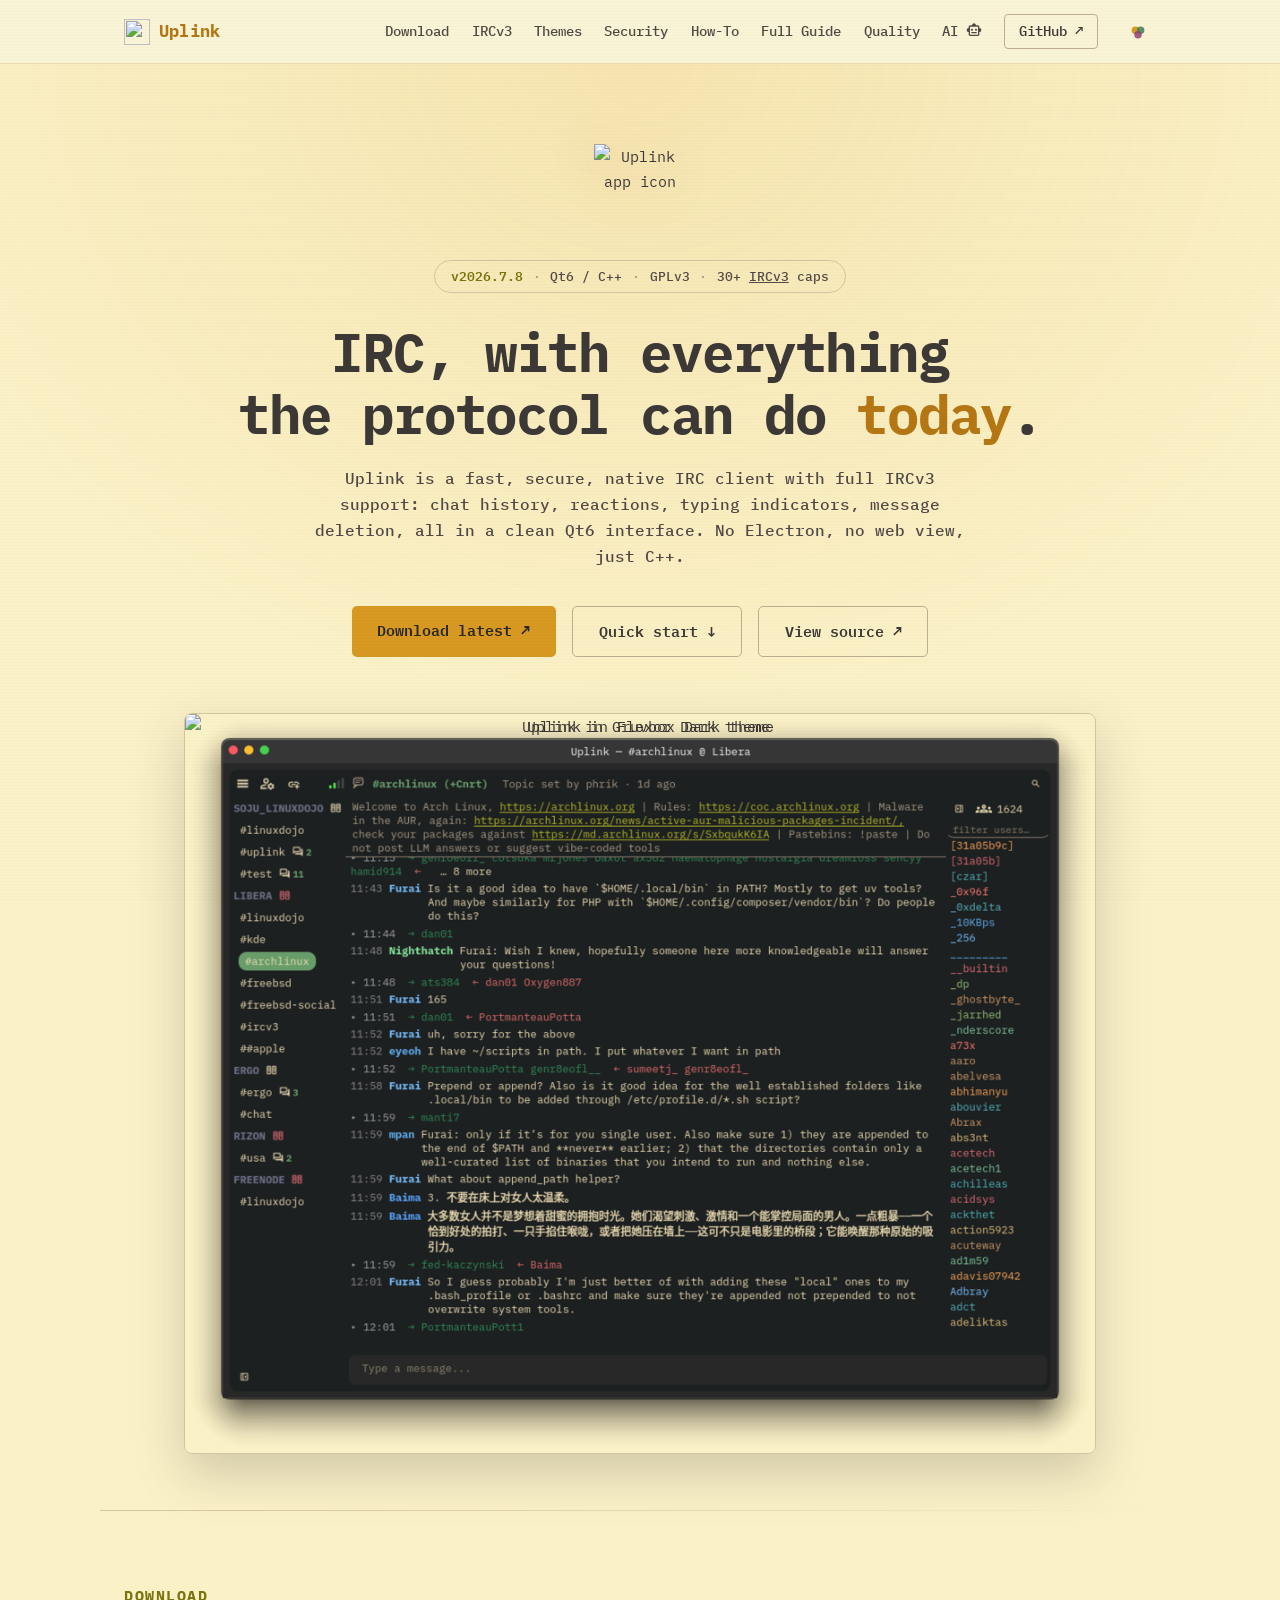
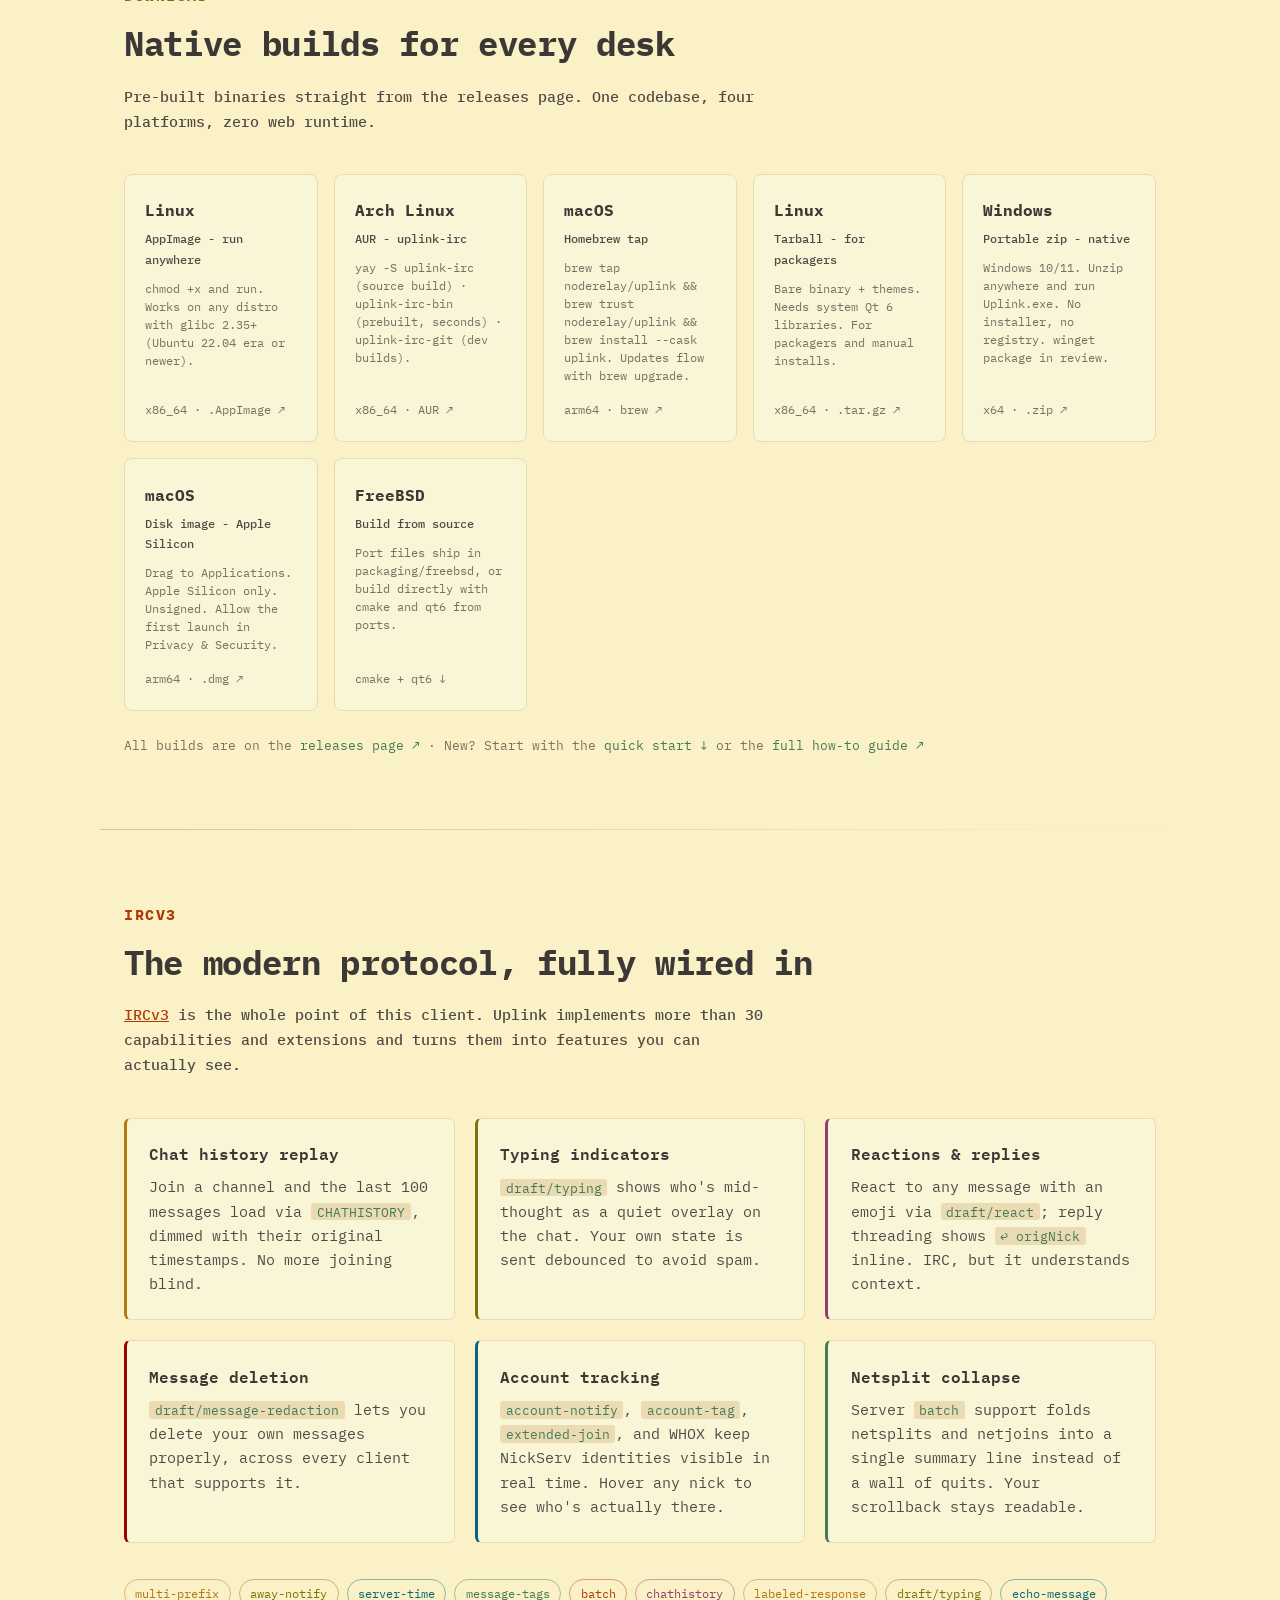
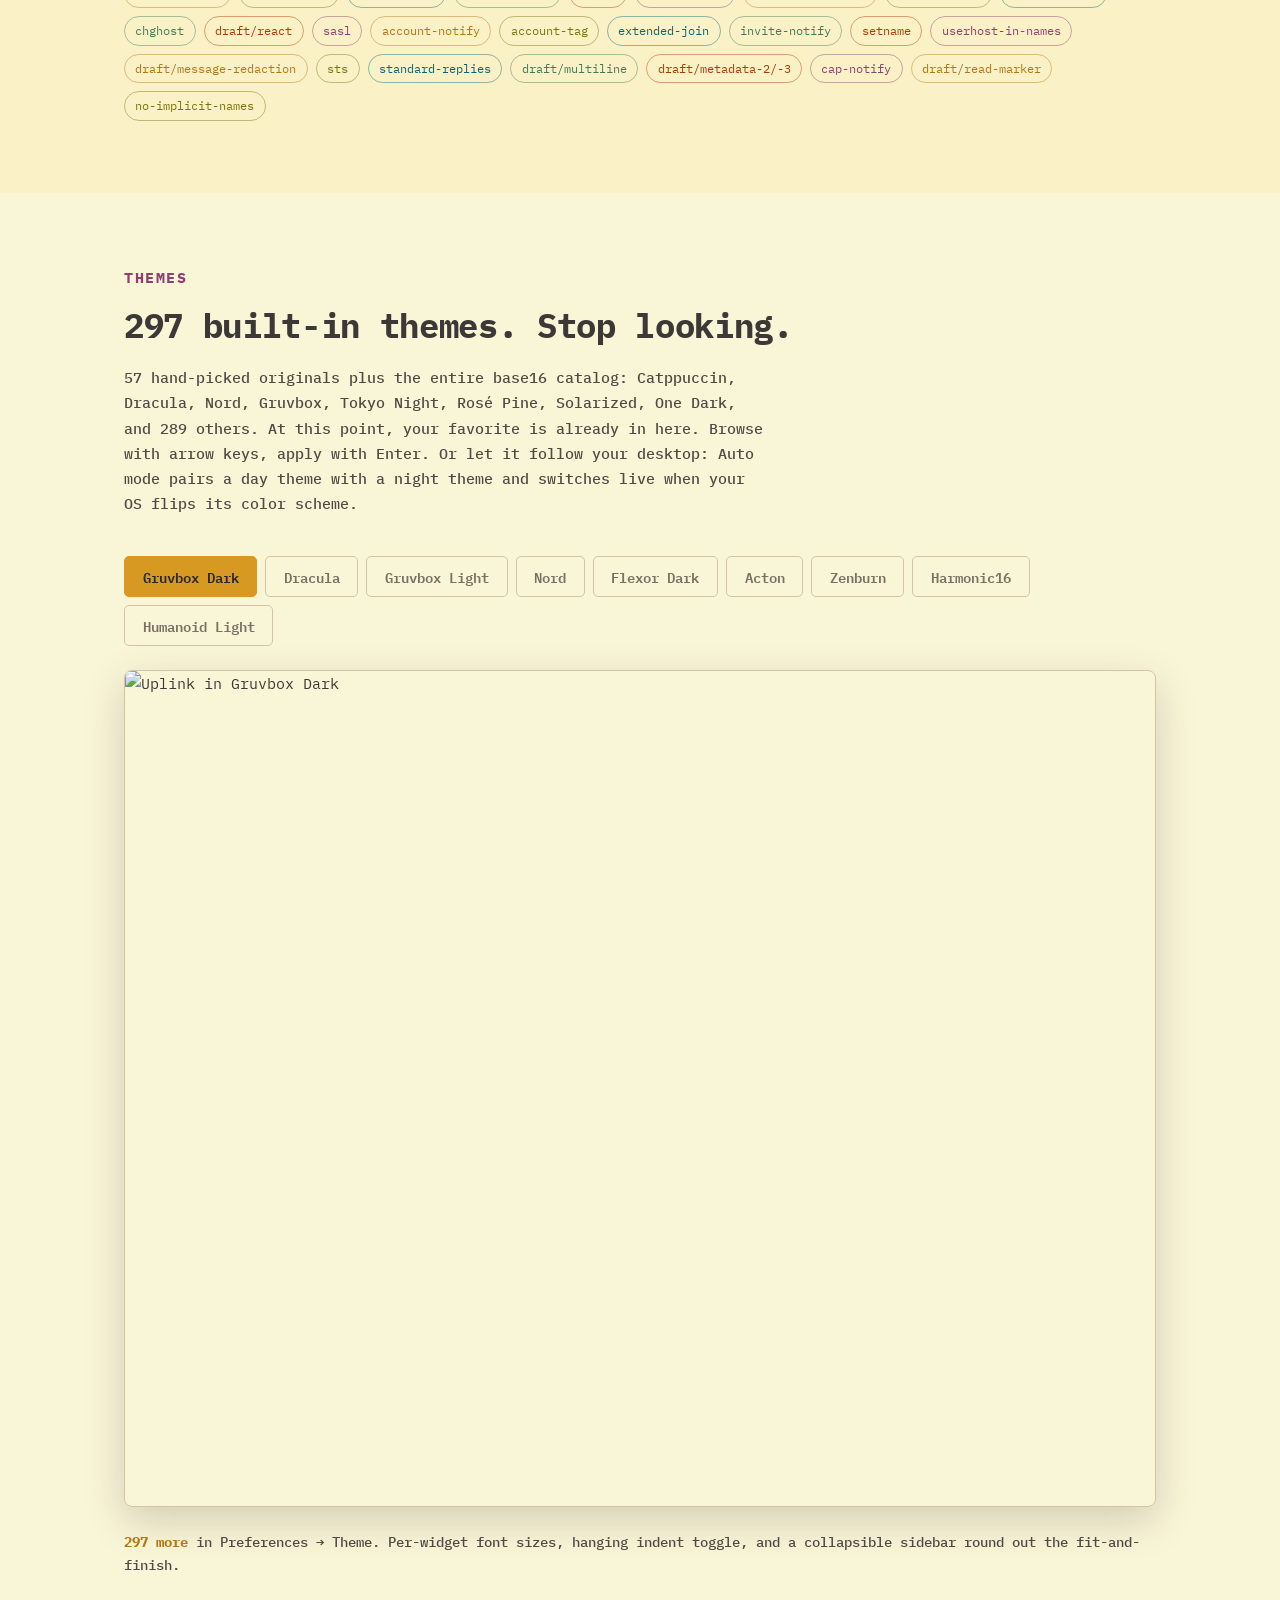
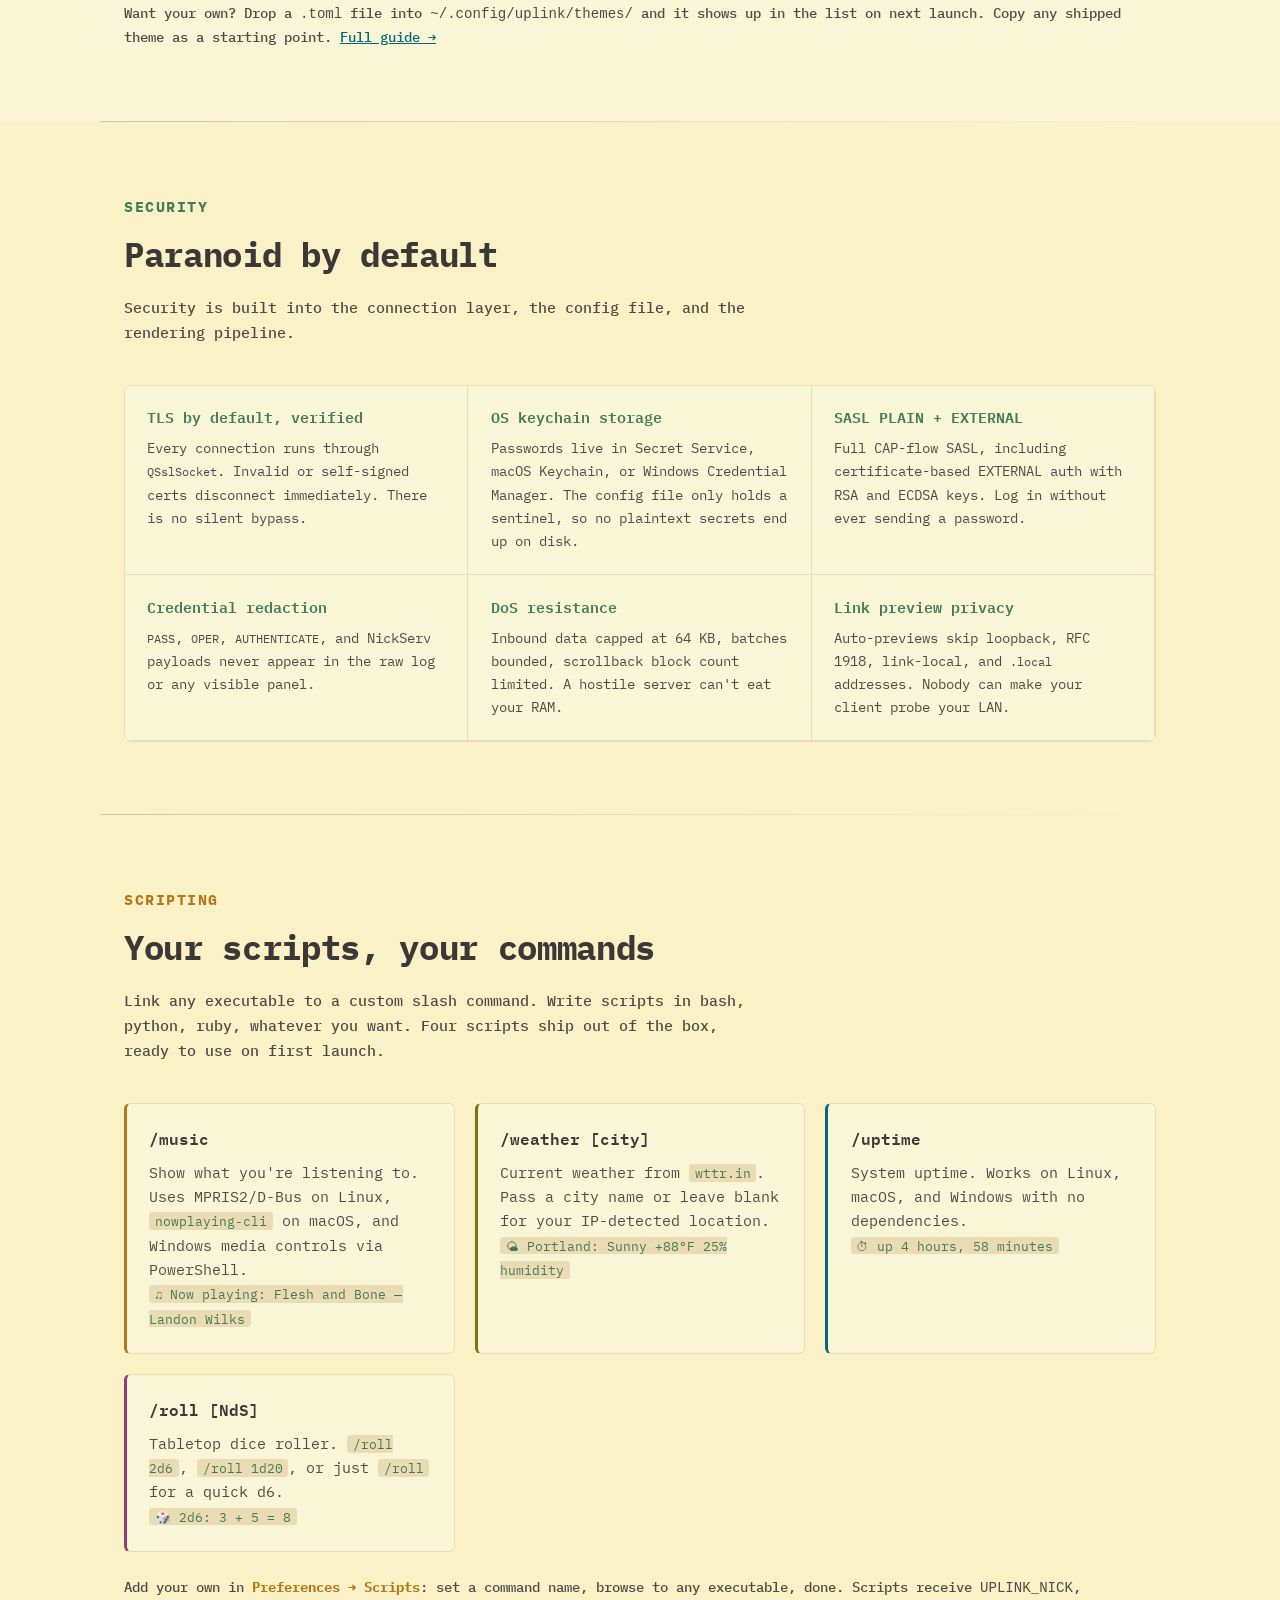
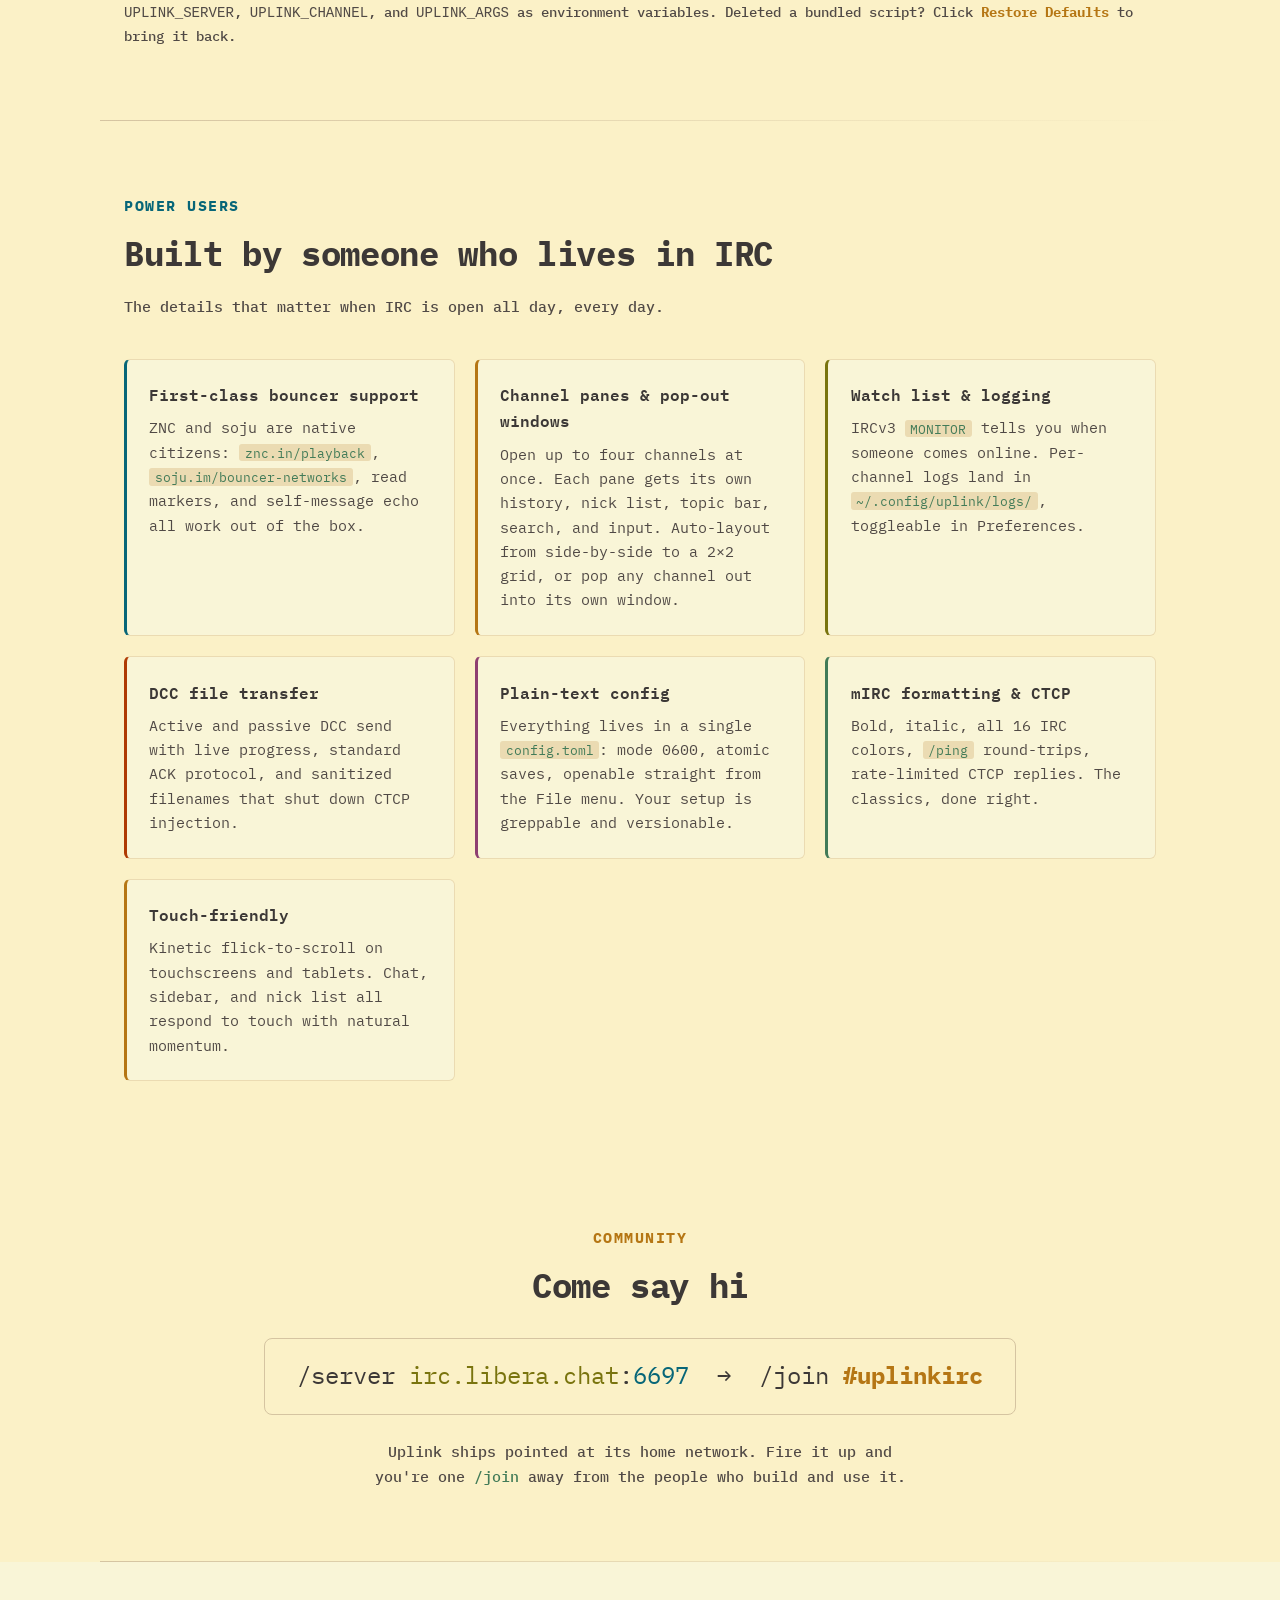
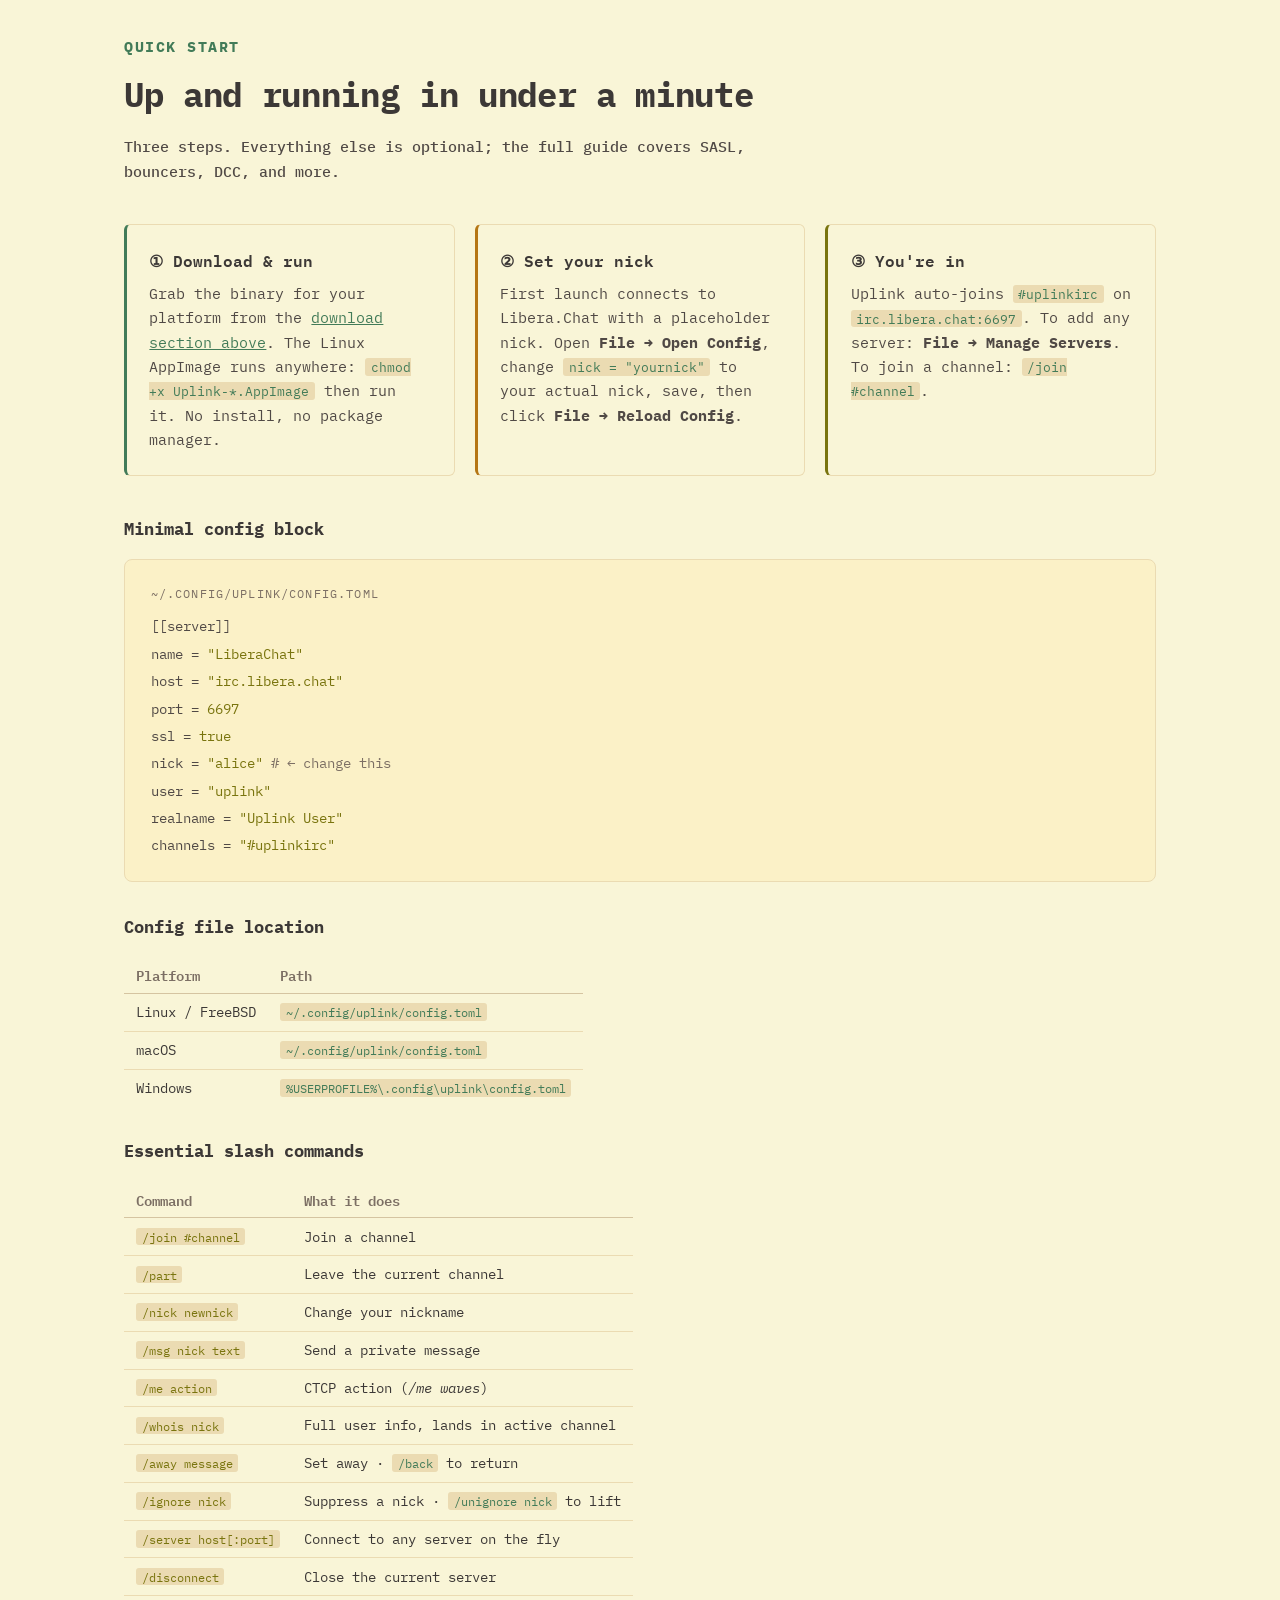
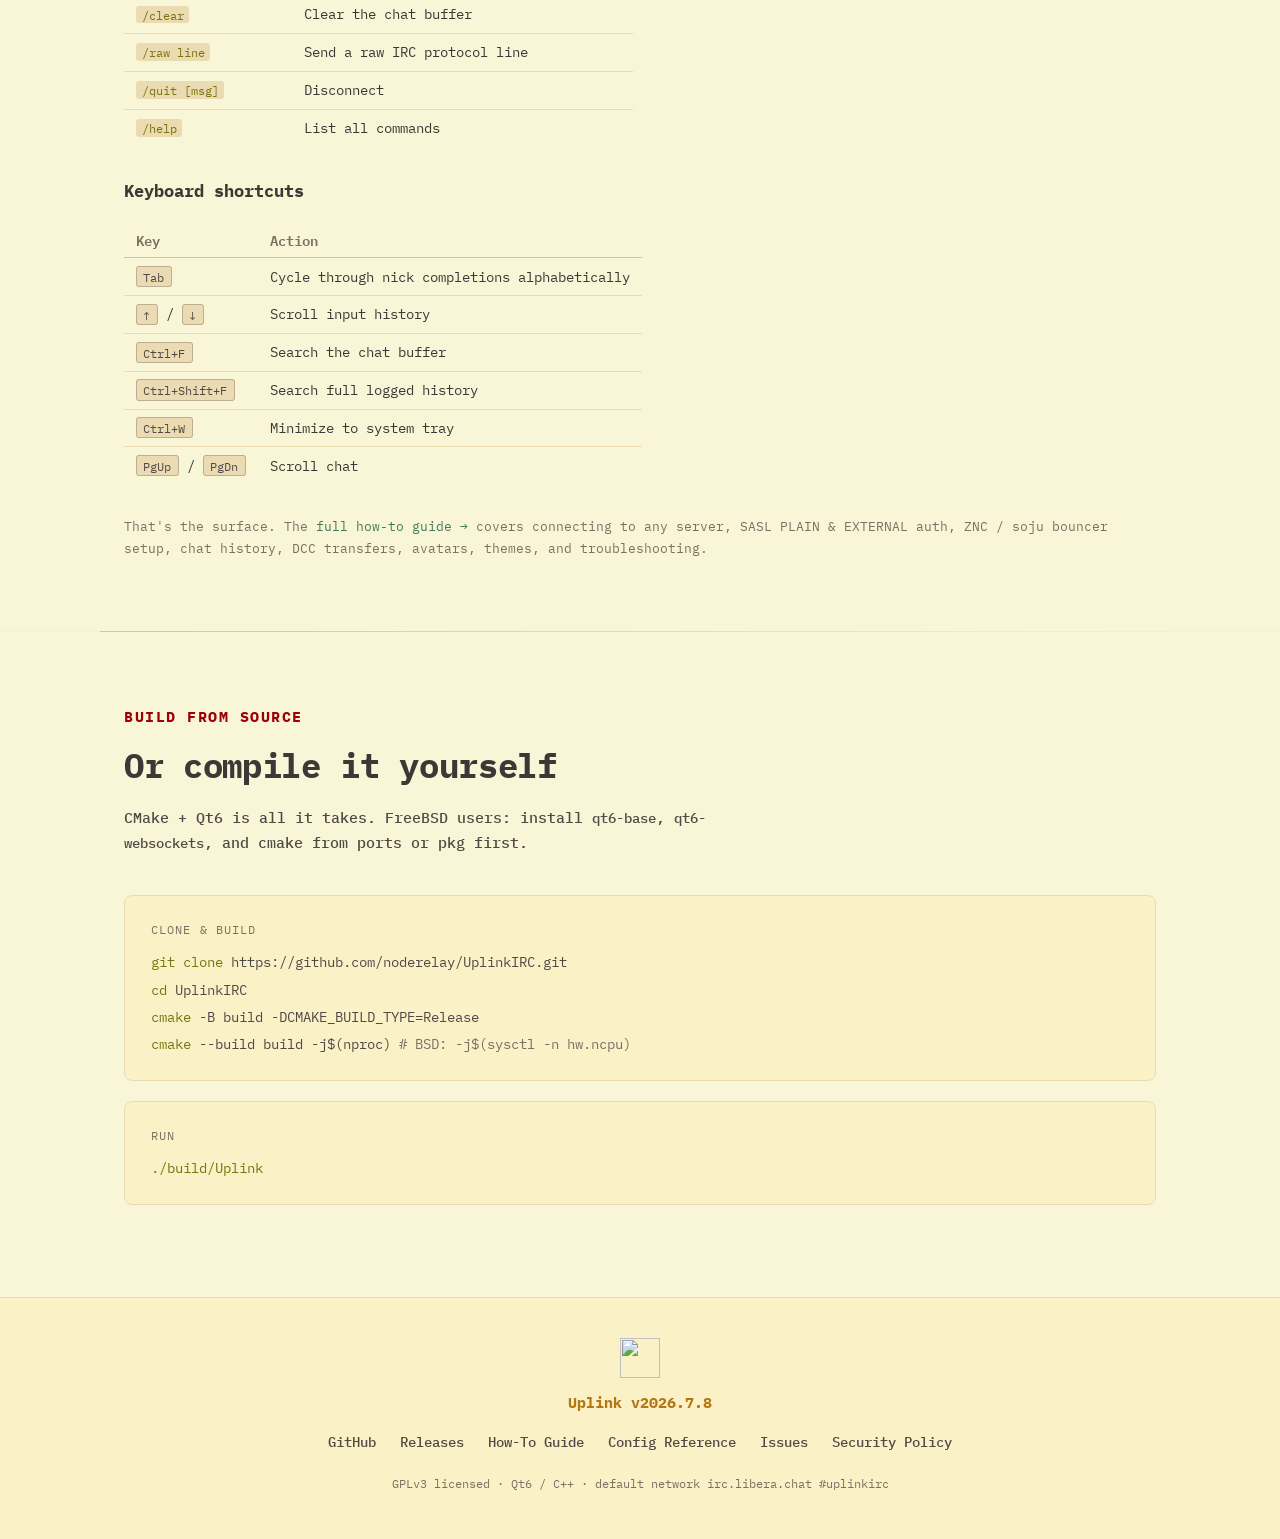
==== docs/index.html @ e8dced6b "docs: catch the site up with metadata-3 and read-marker sync - index.html cap cloud: metadata-2/-3 c" ====
<!DOCTYPE html>
<html lang="en" data-theme="light">
<head>
<meta charset="UTF-8">
<meta name="viewport" content="width=device-width, initial-scale=1.0">
<title>Uplink: a fast, secure, IRCv3-featured IRC client</title>
<meta name="description" content="Uplink is a fast, secure IRC client with full IRCv3 support, built with Qt6 and C++. Native binaries for Linux, Windows, macOS, and FreeBSD.">
<meta property="og:type" content="website">
<meta property="og:url" content="https://uplinkirc.chat/docs/">
<meta property="og:title" content="Uplink: a fast, secure, IRCv3-featured IRC client">
<meta property="og:description" content="Uplink is a fast, secure IRC client with full IRCv3 support, built with Qt6 and C++. Native binaries for Linux, Windows, macOS, and FreeBSD.">
<meta property="og:image" content="https://uplinkirc.chat/docs/assets/og-card.png">
<meta property="og:image:width" content="1200">
<meta property="og:image:height" content="630">
<meta name="twitter:card" content="summary_large_image">
<link rel="icon" type="image/png" sizes="32x32" href="assets/favicon-32.png">
<link rel="apple-touch-icon" href="assets/uplink-icon-192.png">
<script>
  (function(){
    var t = localStorage.getItem('uplink-theme');
    if (t) document.documentElement.setAttribute('data-theme', t);
  })();
</script>
<link rel="preconnect" href="https://fonts.googleapis.com">
<link rel="preconnect" href="https://fonts.gstatic.com" crossorigin>
<link href="https://fonts.googleapis.com/css2?family=IBM+Plex+Mono:ital,wght@0,400;0,500;0,600;0,700;1,400&display=swap" rel="stylesheet">
<link rel="stylesheet" href="assets/site.css">
<style>
  [data-theme="dark"] body::before,
  [data-theme="nord"] body::before,
  [data-theme="catppuccin"] body::before { opacity: 0.18; }

  body {
    background: var(--gb-bg0);
    color: var(--gb-fg);
    font-family: var(--sans);
    font-size: 0.95rem;
    line-height: 1.65;
    -webkit-font-smoothing: antialiased;
  }

  body::before {
    content: '';
    position: fixed;
    inset: 0;
    pointer-events: none;
    background: repeating-linear-gradient(
      0deg,
      rgba(60,56,54,0.05) 0px,
      rgba(60,56,54,0.05) 1px,
      transparent 1px,
      transparent 3px
    );
    z-index: 9999;
    opacity: 0.3;
  }

  a { color: var(--gb-blue); }
  ::selection { background: var(--gb-yellow-br); color: #282828; }

  /* ── HERO ── */
  header {
    padding: 5rem 0 3.5rem; text-align: center;
    background:
      radial-gradient(ellipse 60% 45% at 50% 0%, rgba(215,153,33,0.14), transparent),
      var(--gb-bg0);
  }
  .hero-icon {
    display: block; margin: 0 auto 1.5rem;
    filter: drop-shadow(0 6px 20px rgba(175,58,3,0.25));
  }
  .eyebrow {
    font-family: var(--mono); font-size: 0.8rem; font-weight: 500;
    color: var(--gb-fg2);
    display: inline-flex; gap: 0.6rem; align-items: center;
    flex-wrap: wrap; justify-content: center; row-gap: 0.15rem;
    border: 1px solid var(--gb-bg2); border-radius: 99px;
    padding: 0.3rem 1rem; margin-bottom: 1.75rem;
  }
  .eyebrow span { white-space: nowrap; }
  .eyebrow b { color: var(--gb-green); font-weight: 600; }
  .eyebrow i { font-style: normal; color: var(--gb-bg4); }
  h1 {
    font-family: var(--mono);
    font-size: clamp(2rem, 5.5vw, 3.4rem);
    font-weight: 700; line-height: 1.15;
    letter-spacing: -0.02em;
    max-width: 850px; margin: 0 auto 1.25rem;
  }
  h1 .hl { color: var(--gb-yellow); }
  .hero-sub {
    color: var(--gb-fg2); font-size: 0.98rem; font-weight: 500;
    max-width: 660px; margin: 0 auto 2.25rem;
  }
  .hero-sub code { font-family: var(--mono); font-size: 0.95em; color: var(--gb-aqua); }
  .cta-row {
    display: flex; gap: 1rem; justify-content: center;
    flex-wrap: wrap; margin-bottom: 3.5rem;
  }
  .btn {
    font-family: var(--mono); font-size: 0.95rem; font-weight: 600;
    text-decoration: none; padding: 0.75rem 1.6rem; border-radius: 5px;
    transition: transform 0.12s, box-shadow 0.12s;
  }
  .btn:hover { transform: translateY(-1px); }
  .btn-primary { background: var(--gb-yellow-br); color: #282828; }
  .btn-primary:hover { box-shadow: 0 4px 18px rgba(215,153,33,0.45); }
  .btn-ghost { border: 1px solid var(--gb-bg3); color: var(--gb-fg); }
  .btn-ghost:hover { border-color: var(--gb-fg4); }

  .hero-shot { max-width: 960px; margin: 0 auto; padding: 0 1.5rem; }
  /* Fixed-ratio frame so every screenshot occupies the same box regardless of
     its own aspect ratio (some themes are shorter); otherwise a shorter image
     would let the one behind it peek out. */
  .hero-frame {
    position: relative; padding-top: calc(824 / 1016 * 100%);
    border-radius: 8px; border: 1px solid var(--gb-bg2);
    box-shadow: 0 20px 50px rgba(60,56,54,0.22); overflow: hidden;
  }
  .hero-frame img {
    position: absolute; inset: 0; width: 100%; height: 100%;
    object-fit: contain; object-position: center; display: block;
    animation: heroFade 28s ease-in-out infinite;
  }
  .hero-frame img:nth-child(1) { animation-delay: 0s; }
  .hero-frame img:nth-child(2) { animation-delay: -21s; }
  .hero-frame img:nth-child(3) { animation-delay: -14s; }
  .hero-frame img:nth-child(4) { animation-delay: -7s; }
  /* 28s cycle, 4 images: ~5s fully visible each, 2s crossfade.
     Fade-out (17.86% → 25%) of one image lines up with the
     fade-in (92.86% → 100%) of the next via the -7s delay steps. */
  @keyframes heroFade {
    0%, 17.86%   { opacity: 1; }
    25%, 92.86%  { opacity: 0; }
    100%         { opacity: 1; }
  }

  /* ── SECTIONS ── */
  section { padding: 4.5rem 0; }
  .section-head { margin-bottom: 2.5rem; }
  .section-tag {
    font-family: var(--mono); font-size: 0.95rem; font-weight: 700;
    letter-spacing: 0.1em; text-transform: uppercase;
    display: block; margin-bottom: 0.5rem;
  }
  h2 {
    font-family: var(--mono);
    font-size: clamp(1.5rem, 3vw, 2.1rem);
    font-weight: 700; letter-spacing: -0.01em;
  }
  .section-head p {
    color: var(--gb-fg2); font-weight: 500;
    max-width: 640px; margin-top: 0.75rem;
  }
  .rule {
    height: 1px;
    background: linear-gradient(90deg, var(--gb-bg2), transparent);
    border: none; max-width: var(--maxw); margin: 0 auto;
  }

  /* ── DOWNLOAD ── */
  .dl-grid {
    display: grid;
    grid-template-columns: repeat(auto-fit, minmax(190px, 1fr));
    gap: 1rem;
  }
  .dl-card {
    background: var(--gb-bg0h); border: 1px solid var(--gb-bg1);
    border-radius: 8px; padding: 1.4rem 1.25rem;
    text-decoration: none; color: var(--gb-fg);
    transition: border-color 0.15s, transform 0.12s;
    display: flex; flex-direction: column; gap: 0.3rem;
  }
  .dl-card:hover { border-color: var(--gb-yellow); transform: translateY(-2px); }
  .dl-os { font-family: var(--mono); font-weight: 700; font-size: 1rem; }
  .dl-pkg { font-family: var(--mono); font-size: 0.78rem; font-weight: 500; color: var(--gb-fg2); }
  .dl-arch {
    font-family: var(--mono); font-size: 0.72rem; color: var(--gb-fg4);
    margin-top: auto; padding-top: 0.6rem;
  }
  .dl-card .note {
    font-size: 0.75rem; color: var(--gb-fg4);
    margin-top: 0.35rem; line-height: 1.5;
  }
  .dl-note {
    font-family: var(--mono); font-size: 0.82rem;
    color: var(--gb-fg4); margin-top: 1.5rem;
  }
  .dl-note a { color: var(--gb-aqua); text-decoration: none; }
  .dl-note a:hover { text-decoration: underline; }

  /* ── FEATURE CARDS ── */
  .feat-grid {
    display: grid;
    grid-template-columns: repeat(auto-fit, minmax(290px, 1fr));
    gap: 1.25rem;
  }
  .feat-card {
    background: var(--gb-bg0h); border: 1px solid var(--gb-bg1);
    border-left: 3px solid var(--gb-bg2);
    border-radius: 6px; padding: 1.4rem;
  }
  .feat-card h3 {
    font-family: var(--mono); font-size: 1rem;
    font-weight: 600; margin-bottom: 0.5rem;
  }
  .feat-card p { font-size: 0.92rem; color: var(--gb-fg2); }
  .feat-card a { color: var(--gb-aqua); }
  .feat-card code {
    font-family: var(--mono); font-size: 0.85em;
    color: var(--gb-aqua); background: var(--gb-bg1);
    padding: 0.05rem 0.35rem; border-radius: 3px;
  }
  .b-yellow { border-left-color: var(--gb-yellow); }
  .b-green  { border-left-color: var(--gb-green); }
  .b-blue   { border-left-color: var(--gb-blue); }
  .b-aqua   { border-left-color: var(--gb-aqua); }
  .b-orange { border-left-color: var(--gb-orange); }
  .b-purple { border-left-color: var(--gb-purple); }
  .b-red    { border-left-color: var(--gb-red); }

  /* ── CAP CLOUD ── */
  .cap-cloud { margin-top: 2.25rem; display: flex; flex-wrap: wrap; gap: 0.5rem; }
  .cap {
    font-family: var(--mono); font-size: 0.74rem;
    padding: 0.25rem 0.65rem; border-radius: 99px;
    border: 1px solid var(--gb-bg2); color: var(--gb-fg2);
  }
  .cap.c-y { color: var(--gb-yellow); border-color: rgba(181,118,20,0.45); }
  .cap.c-g { color: var(--gb-green);  border-color: rgba(121,116,14,0.45); }
  .cap.c-b { color: var(--gb-blue);   border-color: rgba(7,102,120,0.45); }
  .cap.c-a { color: var(--gb-aqua);   border-color: rgba(66,123,88,0.45); }
  .cap.c-o { color: var(--gb-orange); border-color: rgba(175,58,3,0.45); }
  .cap.c-p { color: var(--gb-purple); border-color: rgba(143,63,113,0.45); }

  /* ── THEMES ── */
  #themes { background: var(--gb-bg0h); }
  .theme-tabs { display: flex; gap: 0.5rem; flex-wrap: wrap; margin-bottom: 1.5rem; }
  .theme-tab {
    font-family: var(--mono); font-size: 0.85rem; font-weight: 600;
    background: none; border: 1px solid var(--gb-bg2);
    color: var(--gb-fg4); border-radius: 5px;
    padding: 0.5rem 1.1rem; cursor: pointer; transition: all 0.15s;
  }
  .theme-tab:hover { color: var(--gb-fg); border-color: var(--gb-bg4); }
  .theme-tab.active { background: var(--gb-yellow-br); border-color: var(--gb-yellow-br); color: #282828; }
  .theme-tab:focus-visible, .btn:focus-visible, a:focus-visible {
    outline: 2px solid var(--gb-aqua); outline-offset: 2px;
  }
  .theme-stage img {
    width: 100%; height: auto; display: none;
    border-radius: 8px; border: 1px solid var(--gb-bg2);
    box-shadow: 0 14px 40px rgba(60,56,54,0.2);
  }
  .theme-stage img.show { display: block; }
  .theme-count {
    margin-top: 1.5rem; font-family: var(--mono);
    font-size: 0.88rem; font-weight: 500; color: var(--gb-fg2);
  }
  .theme-count b { color: var(--gb-yellow); }

  /* ── SECURITY ── */
  .sec-list {
    display: grid; grid-template-columns: repeat(auto-fit, minmax(300px, 1fr));
    gap: 0; border: 1px solid var(--gb-bg1); border-radius: 8px; overflow: hidden;
  }
  .sec-item {
    padding: 1.3rem 1.4rem;
    border-bottom: 1px solid var(--gb-bg1); border-right: 1px solid var(--gb-bg1);
    background: var(--gb-bg0h);
  }
  .sec-item h3 {
    font-family: var(--mono); font-size: 0.92rem; font-weight: 600;
    color: var(--gb-aqua); margin-bottom: 0.4rem;
  }
  .sec-item p { font-size: 0.88rem; color: var(--gb-fg2); }
  .sec-item code { font-family: var(--mono); font-size: 0.85em; color: var(--gb-fg2); }

  /* ── QUICK START ── */
  #howto { background: var(--gb-bg0h); }
  .qs-steps {
    display: grid;
    grid-template-columns: repeat(auto-fit, minmax(280px, 1fr));
    gap: 1.25rem;
    margin-bottom: 2.5rem;
  }
  .qs-h3 {
    font-family: var(--mono); font-size: 1.05rem;
    font-weight: 700; color: var(--gb-fg);
    margin: 2rem 0 1rem;
  }
  .qs-table {
    width: 100%; border-collapse: collapse;
    font-family: var(--mono); font-size: 0.85rem;
    margin-bottom: 1.5rem;
    display: block; overflow-x: auto; /* long code cells scroll on narrow screens */
  }
  .qs-table code { overflow-wrap: anywhere; } /* long paths wrap instead of clipping */
  .qs-table th {
    text-align: left; color: var(--gb-fg4); font-weight: 600;
    border-bottom: 1px solid var(--gb-bg2);
    padding: 0.4rem 0.75rem;
  }
  .qs-table td {
    padding: 0.45rem 0.75rem;
    border-bottom: 1px solid var(--gb-bg1);
    vertical-align: top;
  }
  .qs-table tr:last-child td { border-bottom: none; }
  .qs-table code {
    font-family: var(--mono); font-size: 0.9em;
    color: var(--gb-aqua); background: var(--gb-bg1);
    padding: 0.05rem 0.35rem; border-radius: 3px;
  }
  .qs-table td:first-child code { color: var(--gb-green); }
  .kbd {
    font-family: var(--mono); font-size: 0.78rem;
    background: var(--gb-bg1); border: 1px solid var(--gb-bg3);
    border-radius: 3px; padding: 0.1rem 0.4rem;
    color: var(--gb-fg2);
  }

  /* ── COMMUNITY ── */
  #community { text-align: center; }
  .conn-line {
    font-family: var(--mono); font-size: clamp(1rem, 2.6vw, 1.5rem);
    background: var(--gb-bg0); border: 1px solid var(--gb-bg2);
    border-radius: 8px; display: inline-block;
    padding: 1.1rem 2rem; margin: 1.5rem 0;
  }
  .conn-line .srv { color: var(--gb-green); }
  .conn-line .prt { color: var(--gb-blue); }
  .conn-line .chn { color: var(--gb-yellow); font-weight: 700; }
  #community p.note {
    color: var(--gb-fg2); font-weight: 500;
    max-width: 560px; margin: 0 auto;
  }

  /* ── BUILD ── */
  #build { background: var(--gb-bg0h); }
  .install-block {
    background: var(--gb-bg0); border: 1px solid var(--gb-bg1);
    border-radius: 8px; padding: 1.4rem 1.6rem;
    font-family: var(--mono); font-size: 0.9rem;
    line-height: 1.9; margin-bottom: 1.25rem; overflow-x: auto;
  }
  .install-block .label {
    font-size: 0.72rem; text-transform: uppercase;
    letter-spacing: 0.1em; color: var(--gb-fg4); margin-bottom: 0.5rem;
  }
  .install-block .cmd { color: var(--gb-green); }
  .install-block .arg { color: var(--gb-fg2); }
  .install-block .cmt { color: var(--gb-fg4); }

  /* ── POWER USERS ── */
  .pw-grid { display: grid; grid-template-columns: repeat(auto-fit, minmax(290px, 1fr)); gap: 1.25rem; }
</style>
</head>
<body>

<!-- NAV -->
<nav>
  <div class="nav-inner">
    <a class="nav-logo" href="#"><img data-uplink-icon src="assets/uplink-icon-192.png" alt="" width="26" height="26">Uplink</a>
    <div class="nav-links">
      <a href="#download">Download</a>
      <a href="#ircv3">IRCv3</a>
      <a href="#themes">Themes</a>
      <a href="#security">Security</a>
      <a href="#howto">How-To</a>
      <a href="howto.html">Full Guide</a>
      <a href="quality.html">Quality</a>
      <a href="quality.html#ai-in-development">AI <svg xmlns="http://www.w3.org/2000/svg" height="16" viewBox="0 -960 960 960" width="16" fill="currentColor" style="vertical-align:-2px"><path d="M160-360q-50 0-85-35t-35-85q0-50 35-85t85-35v-80q0-33 23.5-56.5T240-760h120q0-50 35-85t85-35q50 0 85 35t35 85h120q33 0 56.5 23.5T800-680v80q50 0 85 35t35 85q0 50-35 85t-85 35v160q0 33-23.5 56.5T720-120H240q-33 0-56.5-23.5T160-200v-160Zm242.5-97.5Q420-475 420-500t-17.5-42.5Q385-560 360-560t-42.5 17.5Q300-525 300-500t17.5 42.5Q335-440 360-440t42.5-17.5Zm240 0Q660-475 660-500t-17.5-42.5Q625-560 600-560t-42.5 17.5Q540-525 540-500t17.5 42.5Q575-440 600-440t42.5-17.5ZM320-280h320v-80H320v80Zm-80 80h480v-480H240v480Zm240-240Z"/></svg></a>
      <a class="nav-gh" href="https://github.com/noderelay/UplinkIRC">GitHub ↗</a>
      <button class="theme-toggle" id="themeToggle" aria-label="Cycle site theme">
        <svg width="18" height="18" viewBox="0 0 24 24" aria-hidden="true">
          <circle cx="8.5" cy="9.5" r="5" style="fill:var(--gb-yellow-br)"/>
          <circle cx="15.5" cy="9.5" r="5" style="fill:var(--gb-aqua);fill-opacity:0.85"/>
          <circle cx="12" cy="15.5" r="5" style="fill:var(--gb-purple);fill-opacity:0.85"/>
        </svg>
      </button>
    </div>
  </div>
</nav>

<!-- HERO -->
<header>
  <div class="wrap">
    <img class="hero-icon" data-uplink-icon src="assets/uplink-icon-192.png" alt="Uplink app icon" width="92" height="92">
    <div class="eyebrow"><b>v2026.7.8</b> <i>·</i> <span>Qt6 / C++</span> <i>·</i> <span>GPLv3</span> <i>·</i> <span>30+ <a href="https://ircv3.net/" style="color: inherit; text-decoration: underline;">IRCv3</a> caps</span></div>
    <h1>IRC, with everything<br>the protocol can do <span class="hl">today</span>.</h1>
    <p class="hero-sub">
      Uplink is a fast, secure, native IRC client with full IRCv3 support:
      chat history, reactions, typing indicators, message deletion, all in
      a clean Qt6 interface. No Electron, no web view, just C++.
    </p>
    <div class="cta-row">
      <a class="btn btn-primary" href="https://github.com/noderelay/UplinkIRC/releases/latest">Download latest ↗</a>
      <a class="btn btn-ghost" href="#howto">Quick start ↓</a>
      <a class="btn btn-ghost" href="https://github.com/noderelay/UplinkIRC">View source ↗</a>
    </div>
  </div>
  <div class="hero-shot">
    <div class="hero-frame">
      <img src="assets/gruvbox-dark.png" alt="Uplink in Gruvbox Dark theme" width="1016" height="824">
      <img src="assets/flexor-dark.png" alt="Uplink in Flexor Dark theme" width="1016" height="824">
      <img src="assets/kde.png" alt="Uplink joined to #kde on Libera" width="1016" height="824">
      <img src="assets/archlinux.png" alt="Uplink joined to #archlinux on Libera" width="1016" height="824">
    </div>
  </div>
</header>

<hr class="rule">

<!-- DOWNLOAD -->
<section id="download">
  <div class="wrap">
    <div class="section-head">
      <span class="section-tag" style="color: var(--gb-green);">download</span>
      <h2>Native builds for every desk</h2>
      <p>Pre-built binaries straight from the releases page. One codebase, four platforms, zero web runtime.</p>
    </div>
    <div class="dl-grid">
      <a class="dl-card" href="https://github.com/noderelay/UplinkIRC/releases/latest/download/Uplink-2026.7.8-x86_64.AppImage">
        <div class="dl-os">Linux</div>
        <div class="dl-pkg">AppImage - run anywhere</div>
        <div class="note">chmod +x and run. Works on any distro with glibc 2.35+ (Ubuntu 22.04 era or newer).</div>
        <div class="dl-arch">x86_64 · .AppImage ↗</div>
      </a>
      <a class="dl-card" href="https://aur.archlinux.org/packages/uplink-irc">
        <div class="dl-os">Arch Linux</div>
        <div class="dl-pkg">AUR - uplink-irc</div>
        <div class="note">yay -S uplink-irc (source build) · uplink-irc-bin (prebuilt, seconds) · uplink-irc-git (dev builds).</div>
        <div class="dl-arch">x86_64 · AUR ↗</div>
      </a>
      <a class="dl-card" href="https://github.com/noderelay/homebrew-uplink">
        <div class="dl-os">macOS</div>
        <div class="dl-pkg">Homebrew tap</div>
        <div class="note">brew tap noderelay/uplink && brew trust noderelay/uplink && brew install --cask uplink. Updates flow with brew upgrade.</div>
        <div class="dl-arch">arm64 · brew ↗</div>
      </a>
      <a class="dl-card" href="https://github.com/noderelay/UplinkIRC/releases/latest/download/Uplink-v2026.7.8-linux-x86_64.tar.gz">
        <div class="dl-os">Linux</div>
        <div class="dl-pkg">Tarball - for packagers</div>
        <div class="note">Bare binary + themes. Needs system Qt 6 libraries. For packagers and manual installs.</div>
        <div class="dl-arch">x86_64 · .tar.gz ↗</div>
      </a>
      <a class="dl-card" href="https://github.com/noderelay/UplinkIRC/releases/latest/download/Uplink-v2026.7.8-windows-x64.zip">
        <div class="dl-os">Windows</div>
        <div class="dl-pkg">Portable zip - native</div>
        <div class="note">Windows 10/11. Unzip anywhere and run Uplink.exe. No installer, no registry. winget package in review.</div>
        <div class="dl-arch">x64 · .zip ↗</div>
      </a>
      <a class="dl-card" href="https://github.com/noderelay/UplinkIRC/releases/latest/download/Uplink-v2026.7.8-macos-arm64.dmg">
        <div class="dl-os">macOS</div>
        <div class="dl-pkg">Disk image - Apple Silicon</div>
        <div class="note">Drag to Applications. Apple Silicon only. Unsigned. Allow the first launch in Privacy &amp; Security.</div>
        <div class="dl-arch">arm64 · .dmg ↗</div>
      </a>
      <a class="dl-card" href="#build">
        <div class="dl-os">FreeBSD</div>
        <div class="dl-pkg">Build from source</div>
        <div class="note">Port files ship in packaging/freebsd, or build directly with cmake and qt6 from ports.</div>
        <div class="dl-arch">cmake + qt6 ↓</div>
      </a>
    </div>
    <p class="dl-note">All builds are on the <a href="https://github.com/noderelay/UplinkIRC/releases">releases page ↗</a> · New? Start with the <a href="#howto">quick start ↓</a> or the <a href="howto.html">full how-to guide ↗</a></p>
  </div>
</section>

<hr class="rule">

<!-- IRCv3 -->
<section id="ircv3">
  <div class="wrap">
    <div class="section-head">
      <span class="section-tag" style="color: var(--gb-orange);">ircv3</span>
      <h2>The modern protocol, fully wired in</h2>
      <p><a href="https://ircv3.net/" style="color: var(--gb-orange); text-decoration: underline;">IRCv3</a> is the whole point of this client. Uplink implements more than 30 capabilities and extensions and turns them into features you can actually see.</p>
    </div>
    <div class="feat-grid">
      <div class="feat-card b-yellow">
        <h3>Chat history replay</h3>
        <p>Join a channel and the last 100 messages load via <code>CHATHISTORY</code>, dimmed with their original timestamps. No more joining blind.</p>
      </div>
      <div class="feat-card b-green">
        <h3>Typing indicators</h3>
        <p><code>draft/typing</code> shows who's mid-thought as a quiet overlay on the chat. Your own state is sent debounced to avoid spam.</p>
      </div>
      <div class="feat-card b-purple">
        <h3>Reactions &amp; replies</h3>
        <p>React to any message with an emoji via <code>draft/react</code>; reply threading shows <code>↩ origNick</code> inline. IRC, but it understands context.</p>
      </div>
      <div class="feat-card b-red">
        <h3>Message deletion</h3>
        <p><code>draft/message-redaction</code> lets you delete your own messages properly, across every client that supports it.</p>
      </div>
      <div class="feat-card b-blue">
        <h3>Account tracking</h3>
        <p><code>account-notify</code>, <code>account-tag</code>, <code>extended-join</code>, and WHOX keep NickServ identities visible in real time. Hover any nick to see who's actually there.</p>
      </div>
      <div class="feat-card b-aqua">
        <h3>Netsplit collapse</h3>
        <p>Server <code>batch</code> support folds netsplits and netjoins into a single summary line instead of a wall of quits. Your scrollback stays readable.</p>
      </div>
    </div>
    <div class="cap-cloud">
      <span class="cap c-y">multi-prefix</span>
      <span class="cap c-g">away-notify</span>
      <span class="cap c-b">server-time</span>
      <span class="cap c-a">message-tags</span>
      <span class="cap c-o">batch</span>
      <span class="cap c-p">chathistory</span>
      <span class="cap c-y">labeled-response</span>
      <span class="cap c-g">draft/typing</span>
      <span class="cap c-b">echo-message</span>
      <span class="cap c-a">chghost</span>
      <span class="cap c-o">draft/react</span>
      <span class="cap c-p">sasl</span>
      <span class="cap c-y">account-notify</span>
      <span class="cap c-g">account-tag</span>
      <span class="cap c-b">extended-join</span>
      <span class="cap c-a">invite-notify</span>
      <span class="cap c-o">setname</span>
      <span class="cap c-p">userhost-in-names</span>
      <span class="cap c-y">draft/message-redaction</span>
      <span class="cap c-g">sts</span>
      <span class="cap c-b">standard-replies</span>
      <span class="cap c-a">draft/multiline</span>
      <span class="cap c-o">draft/metadata-2/-3</span>
      <span class="cap c-p">cap-notify</span>
      <span class="cap c-y">draft/read-marker</span>
      <span class="cap c-g">no-implicit-names</span>
    </div>
  </div>
</section>

<!-- THEMES -->
<section id="themes">
  <div class="wrap">
    <div class="section-head">
      <span class="section-tag" style="color: var(--gb-purple);">themes</span>
      <h2>297 built-in themes. Stop looking.</h2>
      <p>57 hand-picked originals plus the entire base16 catalog: Catppuccin, Dracula, Nord, Gruvbox, Tokyo Night, Rosé Pine, Solarized, One Dark, and 289 others. At this point, your favorite is already in here. Browse with arrow keys, apply with Enter. Or let it follow your desktop: Auto mode pairs a day theme with a night theme and switches live when your OS flips its color scheme.</p>
    </div>
    <div class="theme-tabs" role="tablist" aria-label="Theme previews">
      <button class="theme-tab active" data-shot="shot-gruvbox-dark" role="tab" aria-selected="true">Gruvbox Dark</button>
      <button class="theme-tab" data-shot="shot-dracula" role="tab" aria-selected="false">Dracula</button>
      <button class="theme-tab" data-shot="shot-gruvbox-light" role="tab" aria-selected="false">Gruvbox Light</button>
      <button class="theme-tab" data-shot="shot-nord" role="tab" aria-selected="false">Nord</button>
      <button class="theme-tab" data-shot="shot-flexor-dark" role="tab" aria-selected="false">Flexor Dark</button>
      <button class="theme-tab" data-shot="shot-acton" role="tab" aria-selected="false">Acton</button>
      <button class="theme-tab" data-shot="shot-zenburn" role="tab" aria-selected="false">Zenburn</button>
      <button class="theme-tab" data-shot="shot-harmonic16" role="tab" aria-selected="false">Harmonic16</button>
      <button class="theme-tab" data-shot="shot-humanoid-light" role="tab" aria-selected="false">Humanoid Light</button>
    </div>
    <div class="theme-stage">
      <img id="shot-gruvbox-dark" class="show" src="assets/gruvbox-dark.png" alt="Uplink in Gruvbox Dark" width="1016" height="824" loading="lazy">
      <img id="shot-dracula" src="assets/dracula.png" alt="Uplink in Dracula" width="1016" height="824" loading="lazy">
      <img id="shot-gruvbox-light" src="assets/gruvbox-light.png" alt="Uplink in Gruvbox Light" width="1016" height="666" loading="lazy">
      <img id="shot-nord" src="assets/nord.png" alt="Uplink in Nord" width="1016" height="666" loading="lazy">
      <img id="shot-flexor-dark" src="assets/flexor-dark.png" alt="Uplink in Flexor Dark" width="1016" height="824" loading="lazy">
      <img id="shot-acton" src="assets/acton.png" alt="Uplink in Acton" width="1016" height="824" loading="lazy">
      <img id="shot-zenburn" src="assets/zenburn.png" alt="Uplink in Zenburn" width="1016" height="824" loading="lazy">
      <img id="shot-harmonic16" src="assets/harmonic16.png" alt="Uplink in Harmonic16" width="1016" height="666" loading="lazy">
      <img id="shot-humanoid-light" src="assets/humanoid-light.png" alt="Uplink in Humanoid Light" width="1016" height="666" loading="lazy">
    </div>
    <p class="theme-count"><b>297 more</b> in Preferences → Theme. Per-widget font sizes, hanging indent toggle, and a collapsible sidebar round out the fit-and-finish.</p>
    <p class="theme-count">Want your own? Drop a <code>.toml</code> file into <code>~/.config/uplink/themes/</code> and it shows up in the list on next launch. Copy any shipped theme as a starting point. <a href="howto.html#themes">Full guide →</a></p>
  </div>
</section>

<hr class="rule">

<!-- SECURITY -->
<section id="security">
  <div class="wrap">
    <div class="section-head">
      <span class="section-tag" style="color: var(--gb-aqua);">security</span>
      <h2>Paranoid by default</h2>
      <p>Security is built into the connection layer, the config file, and the rendering pipeline.</p>
    </div>
    <div class="sec-list">
      <div class="sec-item">
        <h3>TLS by default, verified</h3>
        <p>Every connection runs through <code>QSslSocket</code>. Invalid or self-signed certs disconnect immediately. There is no silent bypass.</p>
      </div>
      <div class="sec-item">
        <h3>OS keychain storage</h3>
        <p>Passwords live in Secret Service, macOS Keychain, or Windows Credential Manager. The config file only holds a sentinel, so no plaintext secrets end up on disk.</p>
      </div>
      <div class="sec-item">
        <h3>SASL PLAIN + EXTERNAL</h3>
        <p>Full CAP-flow SASL, including certificate-based EXTERNAL auth with RSA and ECDSA keys. Log in without ever sending a password.</p>
      </div>
      <div class="sec-item">
        <h3>Credential redaction</h3>
        <p><code>PASS</code>, <code>OPER</code>, <code>AUTHENTICATE</code>, and NickServ payloads never appear in the raw log or any visible panel.</p>
      </div>
      <div class="sec-item">
        <h3>DoS resistance</h3>
        <p>Inbound data capped at 64 KB, batches bounded, scrollback block count limited. A hostile server can't eat your RAM.</p>
      </div>
      <div class="sec-item">
        <h3>Link preview privacy</h3>
        <p>Auto-previews skip loopback, RFC 1918, link-local, and <code>.local</code> addresses. Nobody can make your client probe your LAN.</p>
      </div>
    </div>
  </div>
</section>

<hr class="rule">

<!-- SCRIPTING -->
<section id="scripting">
  <div class="wrap">
    <div class="section-head">
      <span class="section-tag" style="color: var(--gb-yellow);">scripting</span>
      <h2>Your scripts, your commands</h2>
      <p>Link any executable to a custom slash command. Write scripts in bash, python, ruby, whatever you want. Four scripts ship out of the box, ready to use on first launch.</p>
    </div>
    <div class="pw-grid">
      <div class="feat-card b-yellow">
        <h3>/music</h3>
        <p>Show what you're listening to. Uses MPRIS2/D-Bus on Linux, <code>nowplaying-cli</code> on macOS, and Windows media controls via PowerShell.</p>
        <p><code>♫ Now playing: Flesh and Bone — Landon Wilks</code></p>
      </div>
      <div class="feat-card b-green">
        <h3>/weather [city]</h3>
        <p>Current weather from <code>wttr.in</code>. Pass a city name or leave blank for your IP-detected location.</p>
        <p><code>🌤 Portland: Sunny +88°F 25% humidity</code></p>
      </div>
      <div class="feat-card b-blue">
        <h3>/uptime</h3>
        <p>System uptime. Works on Linux, macOS, and Windows with no dependencies.</p>
        <p><code>⏱ up 4 hours, 58 minutes</code></p>
      </div>
      <div class="feat-card b-purple">
        <h3>/roll [NdS]</h3>
        <p>Tabletop dice roller. <code>/roll 2d6</code>, <code>/roll 1d20</code>, or just <code>/roll</code> for a quick d6.</p>
        <p><code>🎲 2d6: 3 + 5 = 8</code></p>
      </div>
    </div>
    <p class="theme-count">Add your own in <b>Preferences → Scripts</b>: set a command name, browse to any executable, done. Scripts receive <code>UPLINK_NICK</code>, <code>UPLINK_SERVER</code>, <code>UPLINK_CHANNEL</code>, and <code>UPLINK_ARGS</code> as environment variables. Deleted a bundled script? Click <b>Restore Defaults</b> to bring it back.</p>
  </div>
</section>

<hr class="rule">

<!-- POWER USERS -->
<section id="power">
  <div class="wrap">
    <div class="section-head">
      <span class="section-tag" style="color: var(--gb-blue);">power users</span>
      <h2>Built by someone who lives in IRC</h2>
      <p>The details that matter when IRC is open all day, every day.</p>
    </div>
    <div class="pw-grid">
      <div class="feat-card b-blue">
        <h3>First-class bouncer support</h3>
        <p>ZNC and soju are native citizens: <code>znc.in/playback</code>, <code>soju.im/bouncer-networks</code>, read markers, and self-message echo all work out of the box.</p>
      </div>
      <div class="feat-card b-yellow">
        <h3>Channel panes &amp; pop-out windows</h3>
        <p>Open up to four channels at once. Each pane gets its own history, nick list, topic bar, search, and input. Auto-layout from side-by-side to a 2×2 grid, or pop any channel out into its own window.</p>
      </div>
      <div class="feat-card b-green">
        <h3>Watch list &amp; logging</h3>
        <p>IRCv3 <code>MONITOR</code> tells you when someone comes online. Per-channel logs land in <code>~/.config/uplink/logs/</code>, toggleable in Preferences.</p>
      </div>
      <div class="feat-card b-orange">
        <h3>DCC file transfer</h3>
        <p>Active and passive DCC send with live progress, standard ACK protocol, and sanitized filenames that shut down CTCP injection.</p>
      </div>
      <div class="feat-card b-purple">
        <h3>Plain-text config</h3>
        <p>Everything lives in a single <code>config.toml</code>: mode 0600, atomic saves, openable straight from the File menu. Your setup is greppable and versionable.</p>
      </div>
      <div class="feat-card b-aqua">
        <h3>mIRC formatting &amp; CTCP</h3>
        <p>Bold, italic, all 16 IRC colors, <code>/ping</code> round-trips, rate-limited CTCP replies. The classics, done right.</p>
      </div>
      <div class="feat-card b-yellow">
        <h3>Touch-friendly</h3>
        <p>Kinetic flick-to-scroll on touchscreens and tablets. Chat, sidebar, and nick list all respond to touch with natural momentum.</p>
      </div>
    </div>
  </div>
</section>

<!-- COMMUNITY -->
<section id="community">
  <div class="wrap">
    <span class="section-tag" style="color: var(--gb-yellow);">community</span>
    <h2>Come say hi</h2>
    <div class="conn-line">
      /server <span class="srv">irc.libera.chat</span>:<span class="prt">6697</span> &nbsp;→&nbsp; /join <span class="chn">#uplinkirc</span>
    </div>
    <p class="note">Uplink ships pointed at its home network. Fire it up and you're one <code style="font-family: var(--mono); color: var(--gb-aqua);">/join</code> away from the people who build and use it.</p>
  </div>
</section>

<hr class="rule">

<!-- QUICK START / HOW-TO -->
<section id="howto">
  <div class="wrap">
    <div class="section-head">
      <span class="section-tag" style="color: var(--gb-aqua);">quick start</span>
      <h2>Up and running in under a minute</h2>
      <p>Three steps. Everything else is optional; the full guide covers SASL, bouncers, DCC, and more.</p>
    </div>

    <div class="qs-steps">
      <div class="feat-card b-aqua">
        <h3>① Download &amp; run</h3>
        <p>Grab the binary for your platform from the <a href="#download">download section above</a>. The Linux AppImage runs anywhere: <code>chmod +x Uplink-*.AppImage</code> then run it. No install, no package manager.</p>
      </div>
      <div class="feat-card b-yellow">
        <h3>② Set your nick</h3>
        <p>First launch connects to Libera.Chat with a placeholder nick. Open <strong>File → Open Config</strong>, change <code>nick = "yournick"</code> to your actual nick, save, then click <strong>File → Reload Config</strong>.</p>
      </div>
      <div class="feat-card b-green">
        <h3>③ You're in</h3>
        <p>Uplink auto-joins <code>#uplinkirc</code> on <code>irc.libera.chat:6697</code>. To add any server: <strong>File → Manage Servers</strong>. To join a channel: <code>/join #channel</code>.</p>
      </div>
    </div>

    <p class="qs-h3">Minimal config block</p>
    <div class="install-block">
      <div class="label">~/.config/uplink/config.toml</div>
      <div><span class="arg">[[server]]</span></div>
      <div><span class="arg">name = </span><span class="cmd">"LiberaChat"</span></div>
      <div><span class="arg">host = </span><span class="cmd">"irc.libera.chat"</span></div>
      <div><span class="arg">port = </span><span class="cmd">6697</span></div>
      <div><span class="arg">ssl = </span><span class="cmd">true</span></div>
      <div><span class="arg">nick = </span><span class="cmd">"alice"</span>        <span class="cmt"># ← change this</span></div>
      <div><span class="arg">user = </span><span class="cmd">"uplink"</span></div>
      <div><span class="arg">realname = </span><span class="cmd">"Uplink User"</span></div>
      <div><span class="arg">channels = </span><span class="cmd">"#uplinkirc"</span></div>
    </div>

    <p class="qs-h3">Config file location</p>
    <table class="qs-table">
      <tr><th>Platform</th><th>Path</th></tr>
      <tr><td>Linux / FreeBSD</td><td><code>~/.config/uplink/config.toml</code></td></tr>
      <tr><td>macOS</td><td><code>~/.config/uplink/config.toml</code></td></tr>
      <tr><td>Windows</td><td><code>%USERPROFILE%\.config\uplink\config.toml</code></td></tr>
    </table>

    <p class="qs-h3">Essential slash commands</p>
    <table class="qs-table">
      <tr><th>Command</th><th>What it does</th></tr>
      <tr><td><code>/join #channel</code></td><td>Join a channel</td></tr>
      <tr><td><code>/part</code></td><td>Leave the current channel</td></tr>
      <tr><td><code>/nick newnick</code></td><td>Change your nickname</td></tr>
      <tr><td><code>/msg nick text</code></td><td>Send a private message</td></tr>
      <tr><td><code>/me action</code></td><td>CTCP action (<em>/me waves</em>)</td></tr>
      <tr><td><code>/whois nick</code></td><td>Full user info, lands in active channel</td></tr>
      <tr><td><code>/away message</code></td><td>Set away · <code>/back</code> to return</td></tr>
      <tr><td><code>/ignore nick</code></td><td>Suppress a nick · <code>/unignore nick</code> to lift</td></tr>
      <tr><td><code>/server host[:port]</code></td><td>Connect to any server on the fly</td></tr>
      <tr><td><code>/disconnect</code></td><td>Close the current server</td></tr>
      <tr><td><code>/clear</code></td><td>Clear the chat buffer</td></tr>
      <tr><td><code>/raw line</code></td><td>Send a raw IRC protocol line</td></tr>
      <tr><td><code>/quit [msg]</code></td><td>Disconnect</td></tr>
      <tr><td><code>/help</code></td><td>List all commands</td></tr>
    </table>

    <p class="qs-h3">Keyboard shortcuts</p>
    <table class="qs-table">
      <tr><th>Key</th><th>Action</th></tr>
      <tr><td><span class="kbd">Tab</span></td><td>Cycle through nick completions alphabetically</td></tr>
      <tr><td><span class="kbd">↑</span> / <span class="kbd">↓</span></td><td>Scroll input history</td></tr>
      <tr><td><span class="kbd">Ctrl+F</span></td><td>Search the chat buffer</td></tr>
      <tr><td><span class="kbd">Ctrl+Shift+F</span></td><td>Search full logged history</td></tr>
      <tr><td><span class="kbd">Ctrl+W</span></td><td>Minimize to system tray</td></tr>
      <tr><td><span class="kbd">PgUp</span> / <span class="kbd">PgDn</span></td><td>Scroll chat</td></tr>
    </table>

    <p class="dl-note" style="margin-top: 2rem;">
      That's the surface. The <a href="howto.html">full how-to guide →</a> covers connecting to any server, SASL PLAIN &amp; EXTERNAL auth, ZNC / soju bouncer setup, chat history, DCC transfers, avatars, themes, and troubleshooting.
    </p>
  </div>
</section>

<hr class="rule">

<!-- BUILD FROM SOURCE -->
<section id="build">
  <div class="wrap">
    <div class="section-head">
      <span class="section-tag" style="color: var(--gb-red);">build from source</span>
      <h2>Or compile it yourself</h2>
      <p>CMake + Qt6 is all it takes. FreeBSD users: install <span style="font-family: var(--mono); font-size: 0.9em;">qt6-base</span>, <span style="font-family: var(--mono); font-size: 0.9em;">qt6-websockets</span>, and cmake from ports or pkg first.</p>
    </div>
    <div class="install-block">
      <div class="label">clone &amp; build</div>
      <div><span class="cmd">git clone</span> <span class="arg">https://github.com/noderelay/UplinkIRC.git</span></div>
      <div><span class="cmd">cd</span> <span class="arg">UplinkIRC</span></div>
      <div><span class="cmd">cmake</span> <span class="arg">-B build -DCMAKE_BUILD_TYPE=Release</span></div>
      <div><span class="cmd">cmake</span> <span class="arg">--build build -j$(nproc)</span>  <span class="cmt"># BSD: -j$(sysctl -n hw.ncpu)</span></div>
    </div>
    <div class="install-block">
      <div class="label">run</div>
      <div><span class="cmd">./build/Uplink</span></div>
    </div>
  </div>
</section>

<!-- FOOTER -->
<footer>
  <div class="wrap">
    <img data-uplink-icon src="assets/uplink-icon-192.png" alt="" width="40" height="40" style="display:block; margin: 0 auto 0.75rem;">
    <div class="footer-logo">Uplink v2026.7.8</div>
    <div class="footer-links">
      <a href="https://github.com/noderelay/UplinkIRC">GitHub</a>
      <a href="https://github.com/noderelay/UplinkIRC/releases">Releases</a>
      <a href="howto.html">How-To Guide</a>
      <a href="https://github.com/noderelay/UplinkIRC/blob/main/docs/configuration.md">Config Reference</a>
      <a href="https://github.com/noderelay/UplinkIRC/issues">Issues</a>
      <a href="https://github.com/noderelay/UplinkIRC/blob/main/SECURITY.md">Security Policy</a>
    </div>
    <div class="footer-meta">GPLv3 licensed · Qt6 / C++ · default network irc.libera.chat #uplinkirc</div>
  </div>
</footer>

<script>
  /* ── screenshot tab switcher ── */
  const tabs = document.querySelectorAll('.theme-tab');
  const shots = document.querySelectorAll('.theme-stage img');
  tabs.forEach(tab => {
    tab.addEventListener('click', () => {
      tabs.forEach(t => { t.classList.remove('active'); t.setAttribute('aria-selected', 'false'); });
      shots.forEach(s => s.classList.remove('show'));
      tab.classList.add('active');
      tab.setAttribute('aria-selected', 'true');
      document.getElementById(tab.dataset.shot).classList.add('show');
    });
  });
</script>
<script src="assets/site.js"></script>

</body>
</html>
---- docs/assets/site.css ----
/* Shared styles for the docs pages (index.html, quality.html):
   gruvbox palette tokens, top nav, theme toggle, footer.
   howto.html has its own sidebar layout and does not use this file. */

:root {
  --gb-bg0h:   #f9f5d7;
  --gb-bg0:    #fbf1c7;
  --gb-bg1:    #ebdbb2;
  --gb-bg2:    #d5c4a1;
  --gb-bg3:    #bdae93;
  --gb-bg4:    #a89984;
  --gb-fg:     #3c3836;
  --gb-fg2:    #504945;
  --gb-fg4:    #7c6f64;
  --gb-red:    #9d0006;
  --gb-green:  #79740e;
  --gb-yellow: #b57614;
  --gb-yellow-br: #d79921;
  --gb-blue:   #076678;
  --gb-purple: #8f3f71;
  --gb-aqua:   #427b58;
  --gb-orange: #af3a03;
  --mono: 'IBM Plex Mono', ui-monospace, monospace;
  --sans: 'IBM Plex Mono', ui-monospace, monospace;
  --maxw: 1080px;
  --nav-bg: rgba(249,245,215,0.92);
}

[data-theme="dark"] {
  --gb-bg0h:      #1d2021;
  --gb-bg0:       #282828;
  --gb-bg1:       #3c3836;
  --gb-bg2:       #504945;
  --gb-bg3:       #665c54;
  --gb-bg4:      #7c6f64;
  --gb-fg:        #ebdbb2;
  --gb-fg2:       #d5c4a1;
  --gb-fg4:       #bdae93;
  --gb-red:       #fb4934;
  --gb-green:     #b8bb26;
  --gb-yellow:    #d79921;
  --gb-yellow-br: #fabd2f;
  --gb-blue:      #83a598;
  --gb-purple:    #d3869b;
  --gb-aqua:      #8ec07c;
  --gb-orange:    #fe8019;
  --nav-bg:       rgba(29,32,33,0.92);
}

/* Palettes below come from the shipped client themes
   (themes/Nord.toml, themes/Catppuccin-Mocha.toml). */
[data-theme="nord"] {
  --gb-bg0h:      #2e3440;
  --gb-bg0:       #3b4252;
  --gb-bg1:       #434c5e;
  --gb-bg2:       #4c566a;
  --gb-bg3:       #4c566a;
  --gb-bg4:       #616e88;
  --gb-fg:        #d8dee9;
  --gb-fg2:       #b6c0d4;
  --gb-fg4:       #616e88;
  --gb-red:       #bf616a;
  --gb-green:     #a3be8c;
  --gb-yellow:    #ebcb8b;
  --gb-yellow-br: #ebcb8b;
  --gb-blue:      #81a1c1;
  --gb-purple:    #b48ead;
  --gb-aqua:      #88c0d0;
  --gb-orange:    #d08770;
  --nav-bg:       rgba(46,52,64,0.92);
}

[data-theme="catppuccin"] {
  --gb-bg0h:      #11111b;
  --gb-bg0:       #181825;
  --gb-bg1:       #313244;
  --gb-bg2:       #45475a;
  --gb-bg3:       #585b70;
  --gb-bg4:       #6c7086;
  --gb-fg:        #cdd6f4;
  --gb-fg2:       #a6adc8;
  --gb-fg4:       #7f849c;
  --gb-red:       #f38ba8;
  --gb-green:     #a6e3a1;
  --gb-yellow:    #f9e2af;
  --gb-yellow-br: #f9e2af;
  --gb-blue:      #89b4fa;
  --gb-purple:    #cba6f7;
  --gb-aqua:      #94e2d5;
  --gb-orange:    #fab387;
  --nav-bg:       rgba(24,24,37,0.92);
}

* { margin: 0; padding: 0; box-sizing: border-box; }
html { scroll-behavior: smooth; }
@media (prefers-reduced-motion: reduce) {
  html { scroll-behavior: auto; }
  /* Kill transitions/smooth-scroll under reduced-motion, but NOT animations:
     the only keyframe animation on any page is the hero opacity crossfade,
     which is motion-free (just a fade) and must keep running or the four
     stacked screenshots all show at opacity:1 at once. Firefox refuses to let
     a more-specific !important rule re-enable an animation the universal
     reset killed, so we simply never kill it. */
  *, *::before, *::after { transition: none !important; }
}

.wrap { max-width: var(--maxw); margin: 0 auto; padding: 0 1.5rem; }

/* ── NAV ── */
nav {
  position: sticky; top: 0; z-index: 100;
  background: var(--nav-bg);
  backdrop-filter: blur(8px);
  border-bottom: 1px solid var(--gb-bg1);
}
.nav-inner {
  max-width: var(--maxw); margin: 0 auto;
  padding: 0.85rem 1.5rem;
  display: flex; align-items: center; gap: 2rem;
}
.nav-logo {
  font-family: var(--mono); font-weight: 700; font-size: 1.05rem;
  color: var(--gb-yellow); text-decoration: none;
  letter-spacing: 0.02em;
  display: inline-flex; align-items: center; gap: 0.55rem;
}
.nav-logo img { display: block; }
.nav-links { display: flex; gap: 1.4rem; margin-left: auto; align-items: center; }
.nav-links a {
  font-family: var(--mono); font-size: 0.85rem; font-weight: 500;
  color: var(--gb-fg2); text-decoration: none; transition: color 0.15s;
}
.nav-links a:hover { color: var(--gb-yellow); text-decoration: none; }
.nav-gh {
  border: 1px solid var(--gb-bg3);
  padding: 0.35rem 0.85rem; border-radius: 4px; color: var(--gb-fg) !important;
}
.nav-gh:hover { border-color: var(--gb-yellow); }
@media (max-width: 760px) { .nav-links a:not(.nav-gh) { display: none; } }

/* ── THEME TOGGLE ── */
.theme-toggle {
  display: inline-flex; align-items: center; justify-content: center;
  width: 36px; height: 36px; border-radius: 50%;
  border: none; cursor: pointer;
  background: transparent;
  color: var(--gb-fg4);
  transition: background 0.15s, color 0.15s;
  flex-shrink: 0; position: relative;
}
.theme-toggle:hover {
  background: var(--gb-bg1);
  color: var(--gb-yellow);
}
.theme-toggle:focus-visible { outline: 2px solid var(--gb-aqua); outline-offset: 2px; }
.theme-toggle svg { display: block; transition: transform 0.35s cubic-bezier(.34,1.56,.64,1); }
.theme-toggle:hover svg { transform: rotate(20deg); }

/* ── FOOTER ── */
footer { border-top: 1px solid var(--gb-bg1); padding: 2.5rem 0 3rem; text-align: center; }
.footer-logo { font-family: var(--mono); font-weight: 700; color: var(--gb-yellow); margin-bottom: 1rem; }
.footer-links { display: flex; gap: 1.5rem; justify-content: center; flex-wrap: wrap; }
.footer-links a {
  font-family: var(--mono); font-size: 0.85rem; font-weight: 500;
  color: var(--gb-fg2); text-decoration: none;
}
.footer-links a:hover { color: var(--gb-yellow); }
.footer-meta { margin-top: 1.25rem; font-family: var(--mono); font-size: 0.75rem; color: var(--gb-fg4); }
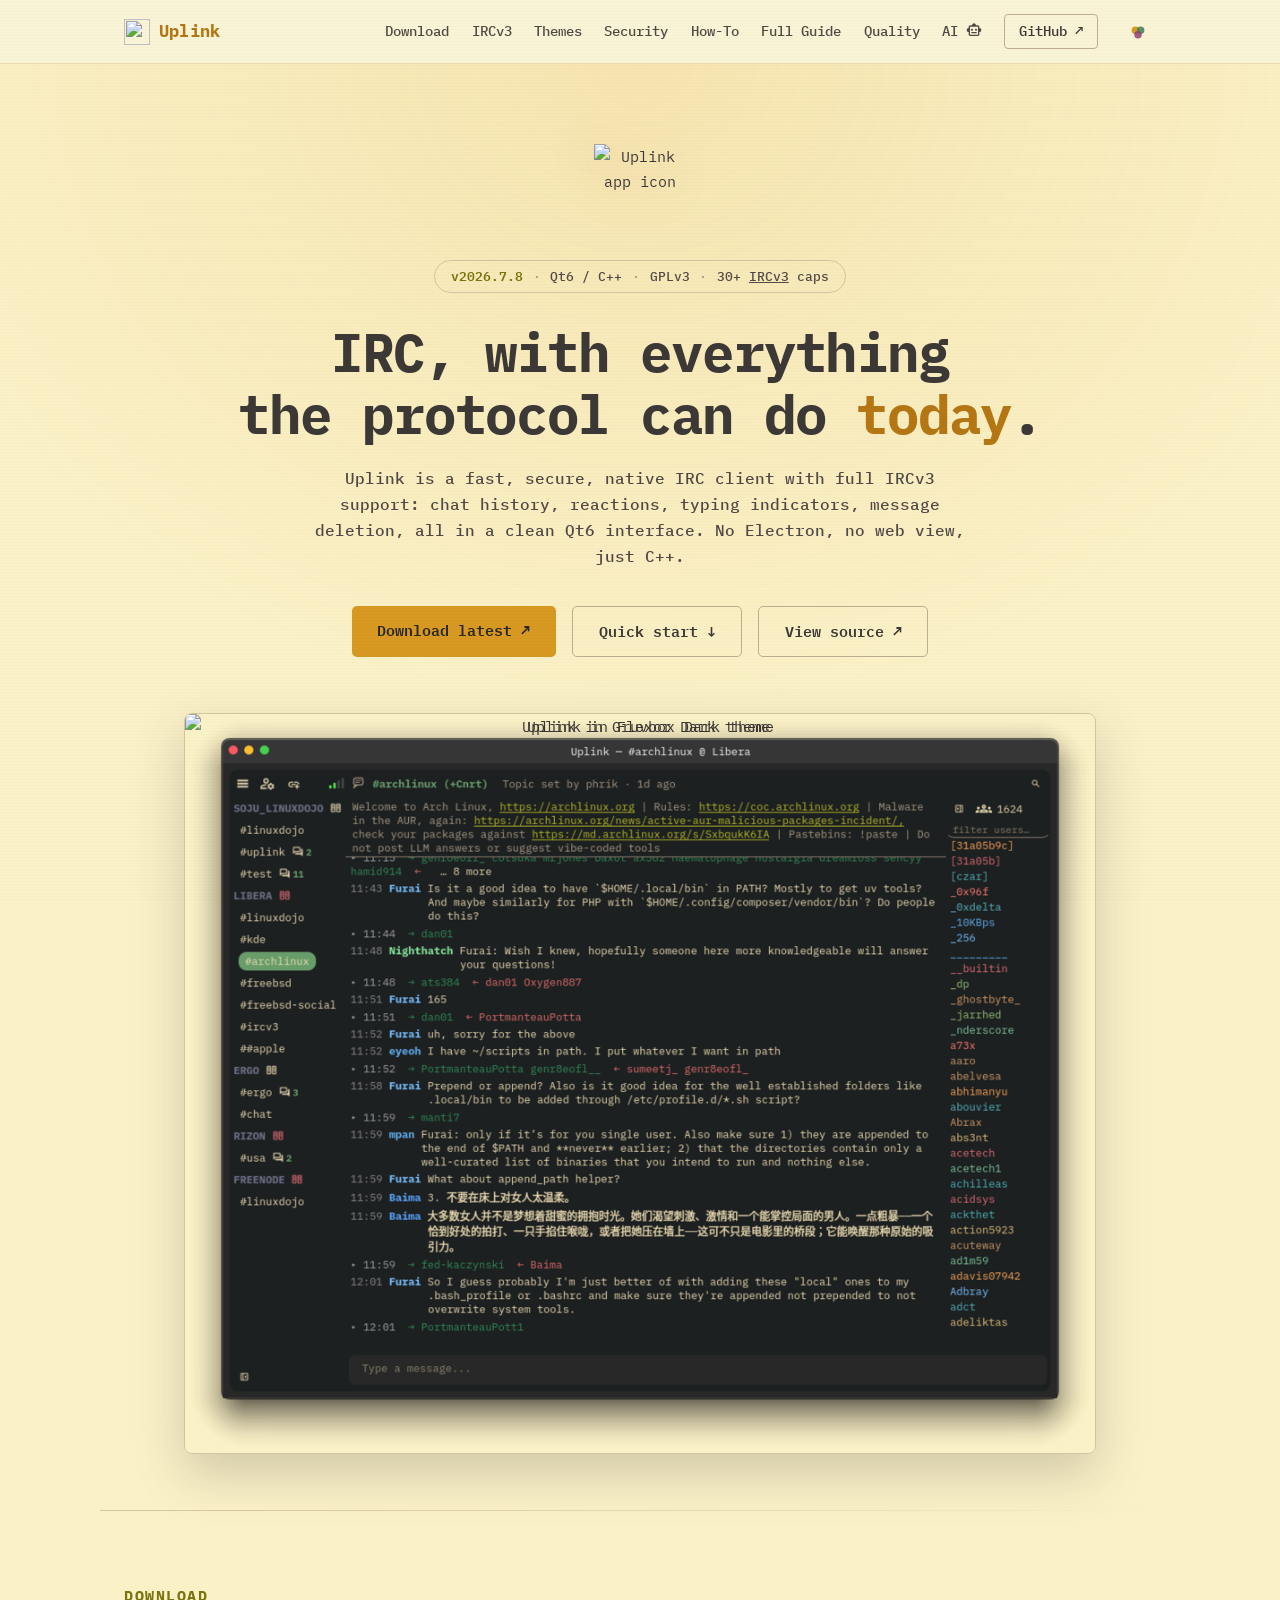
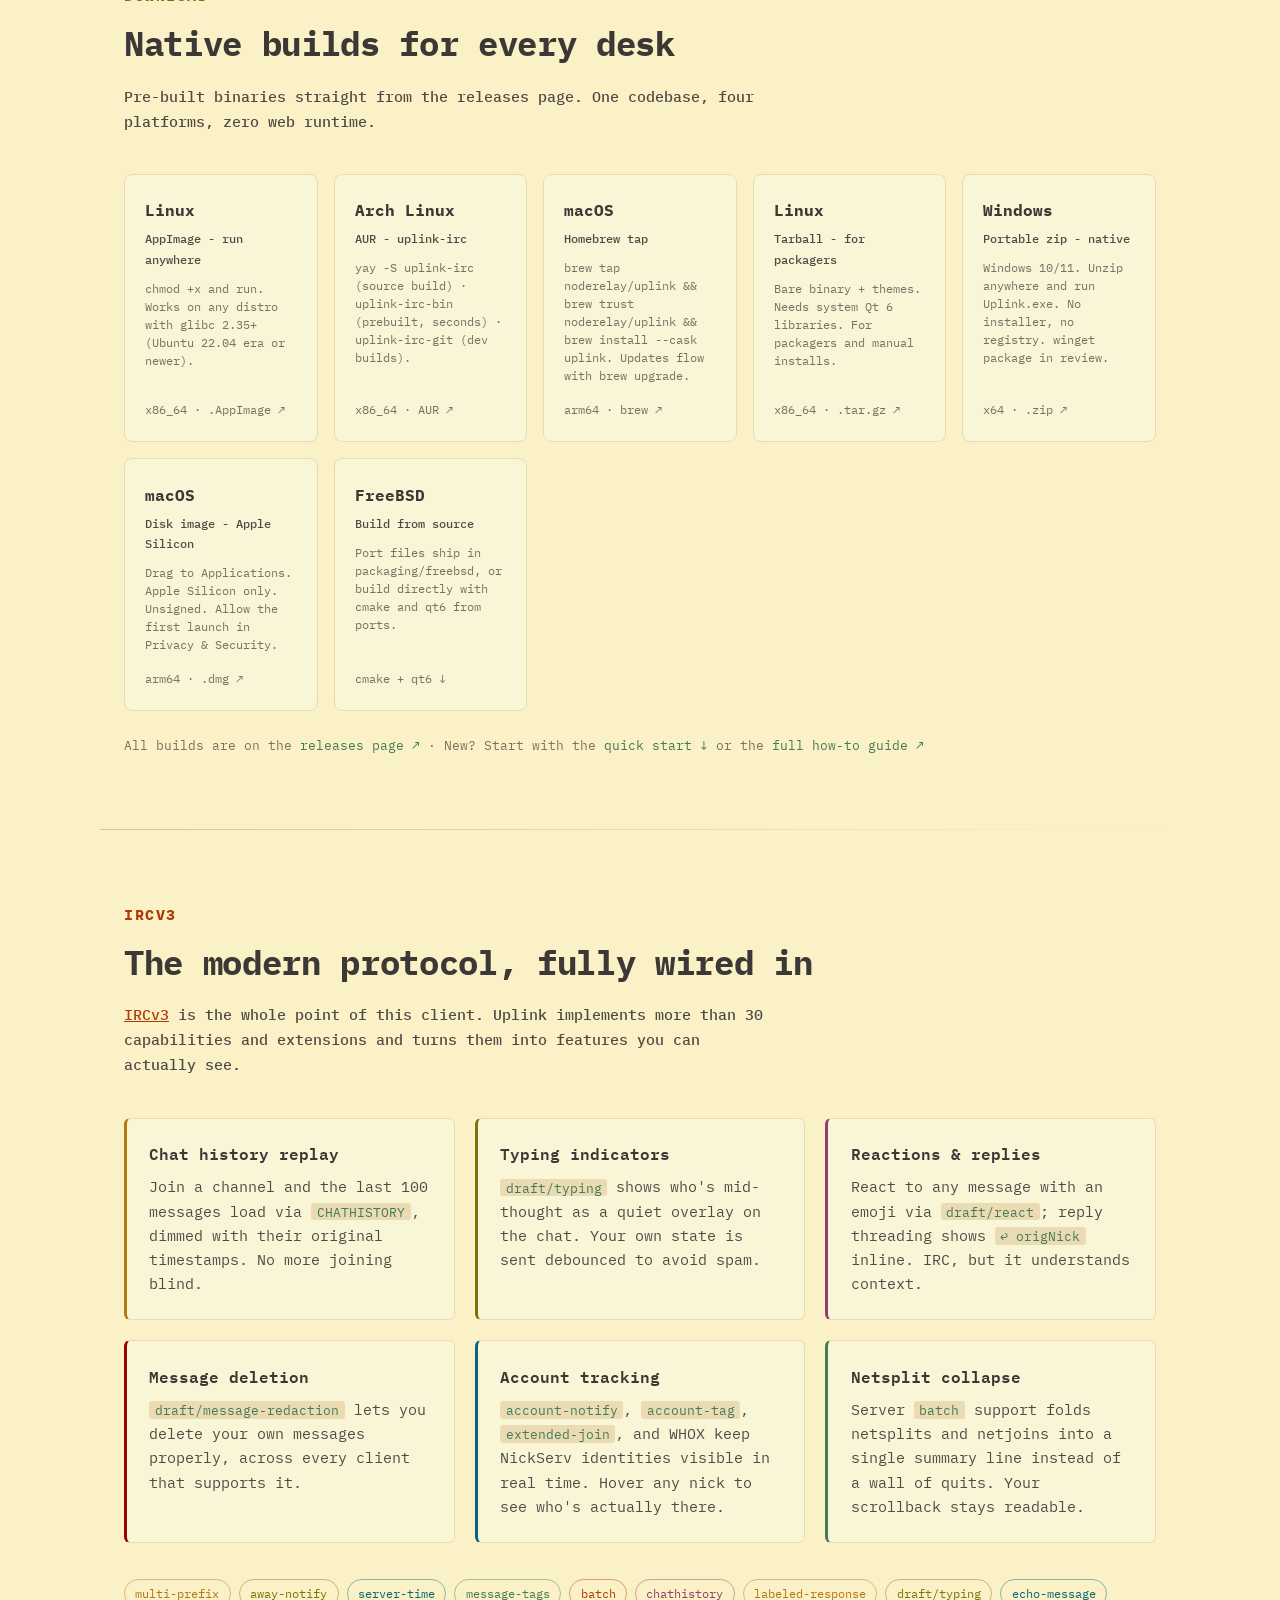
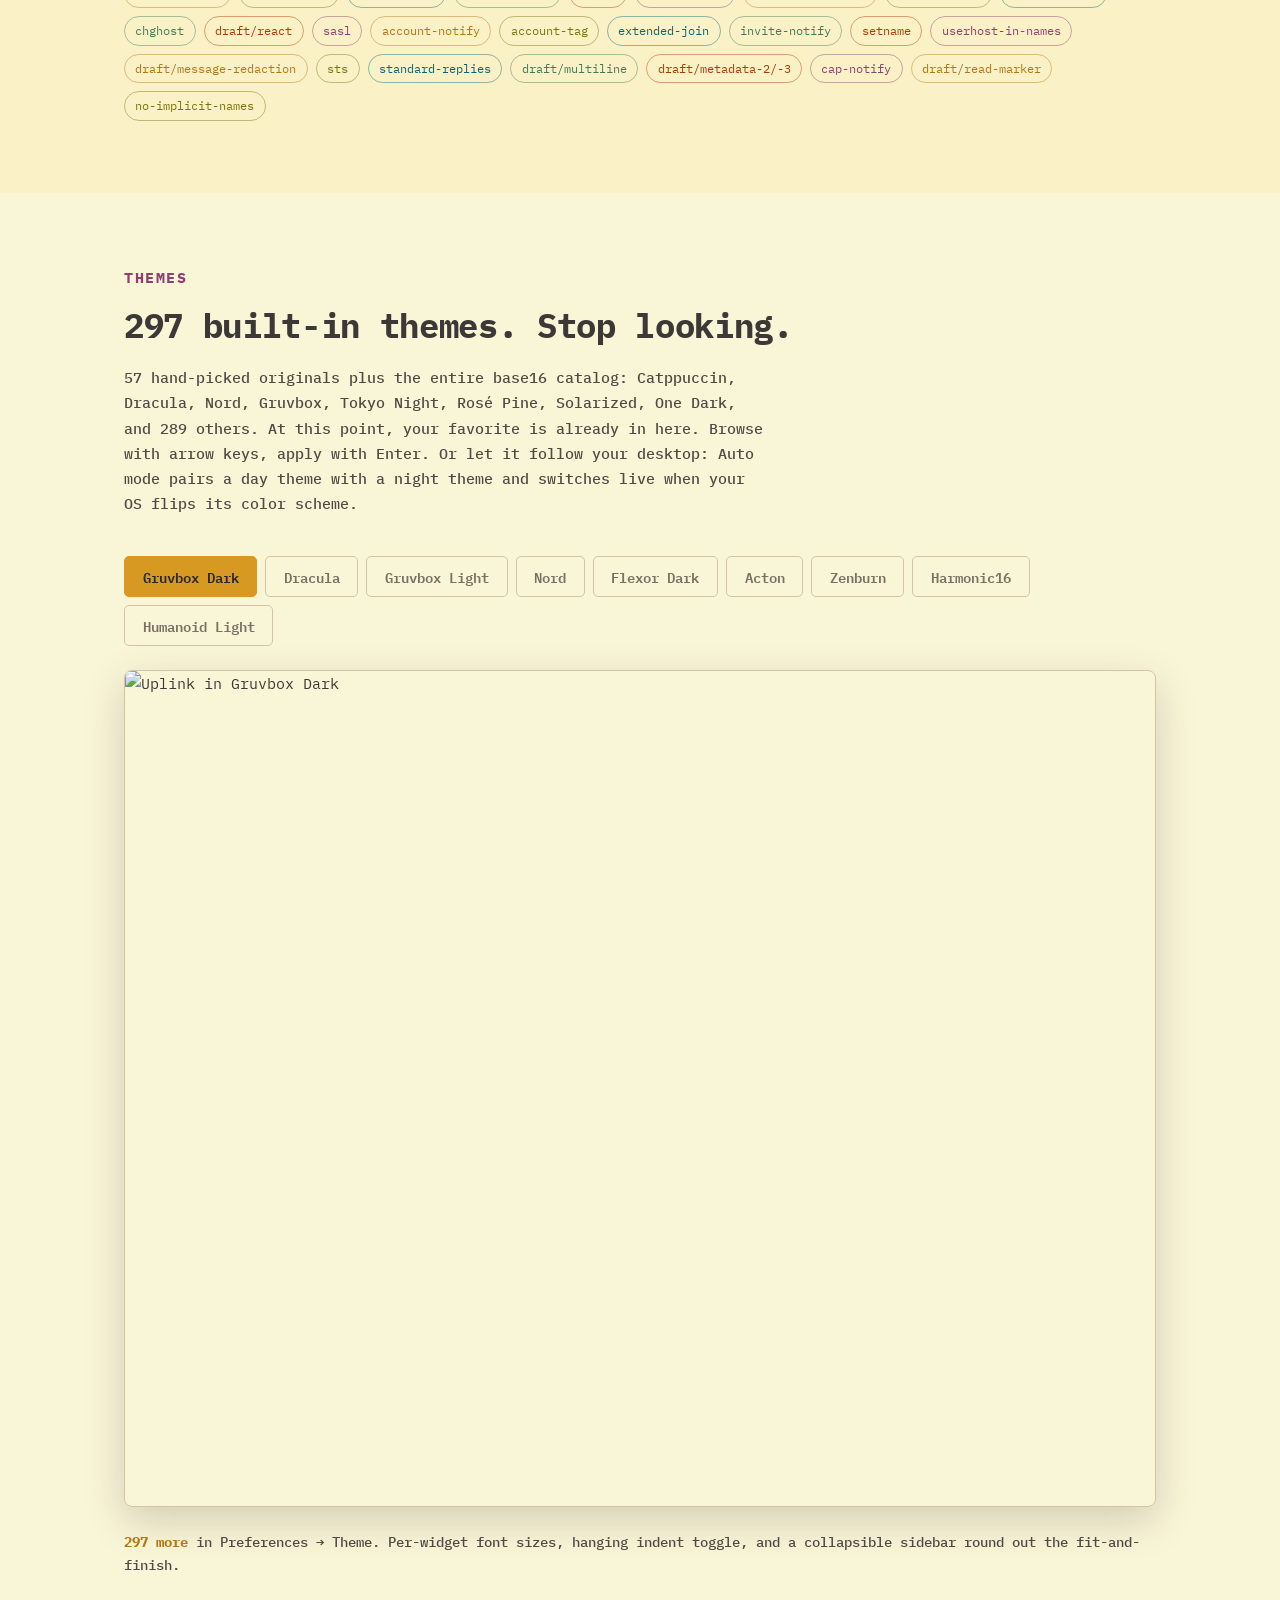
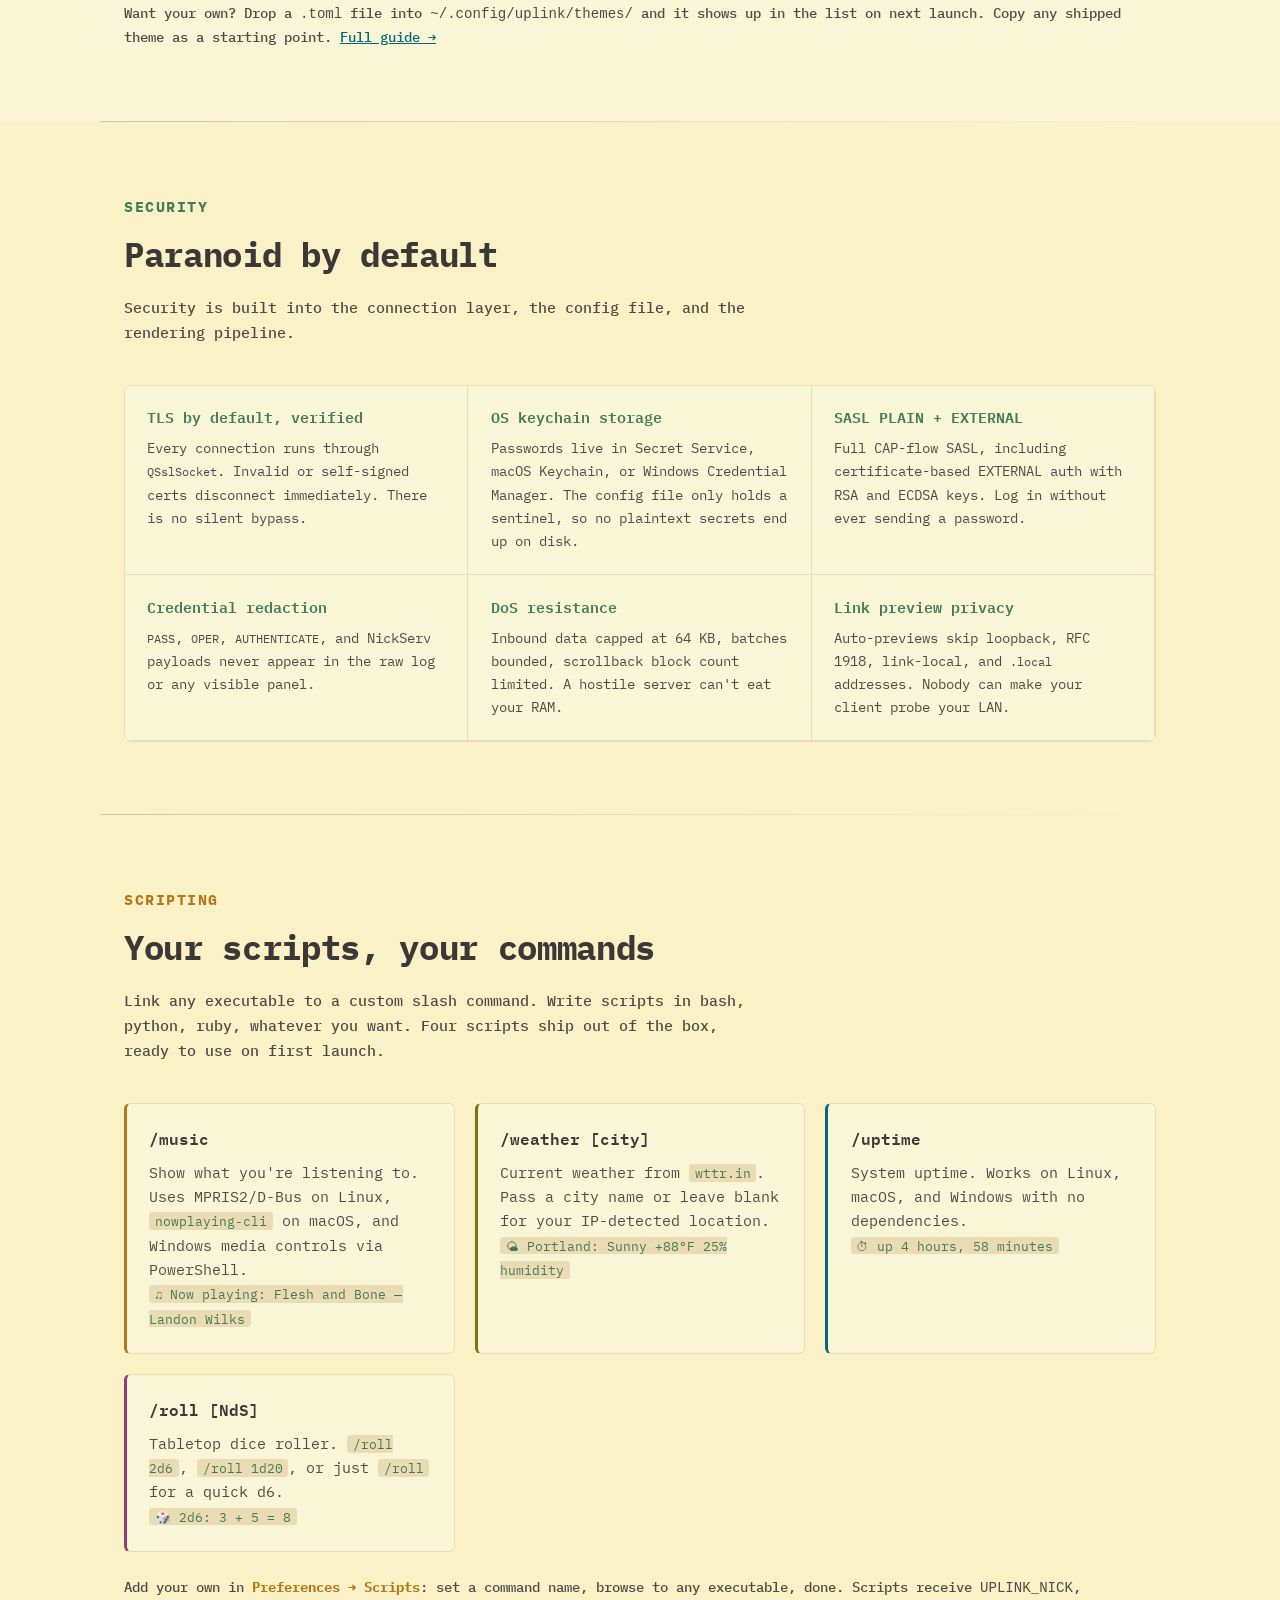
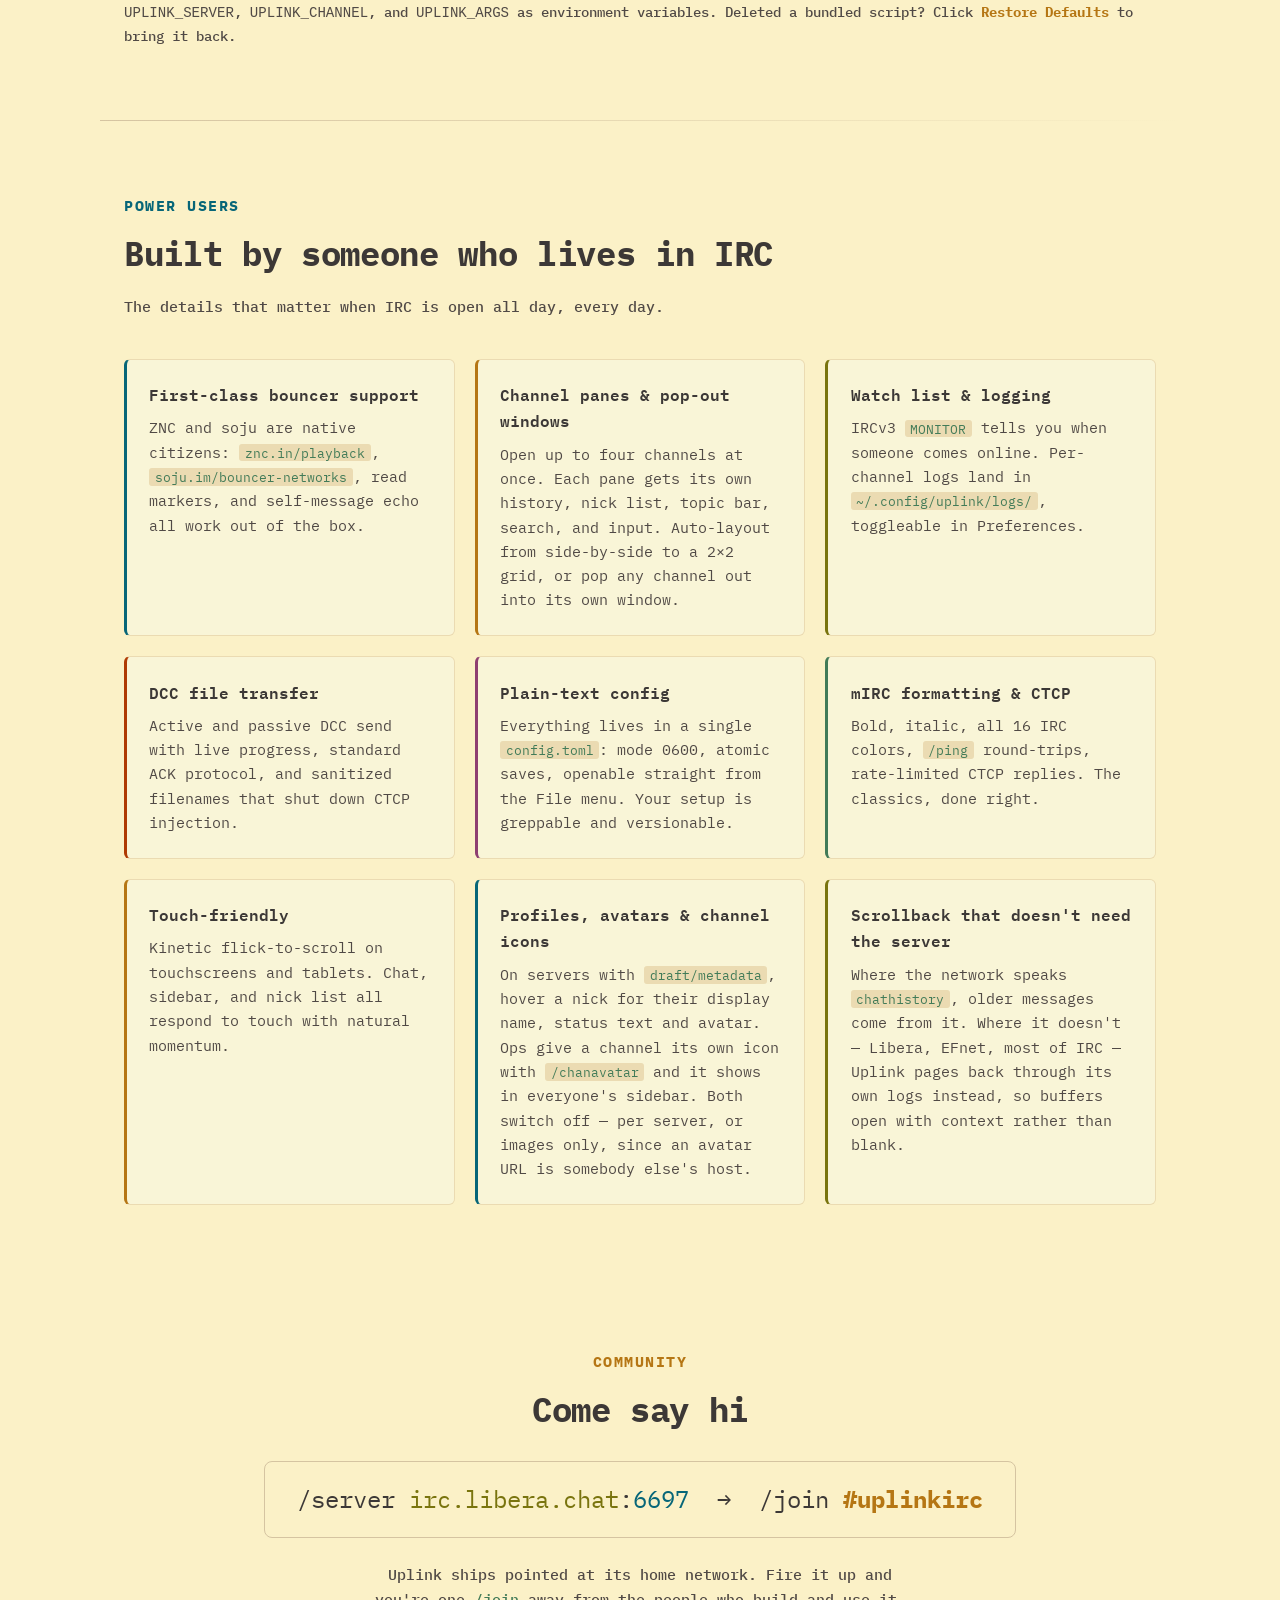
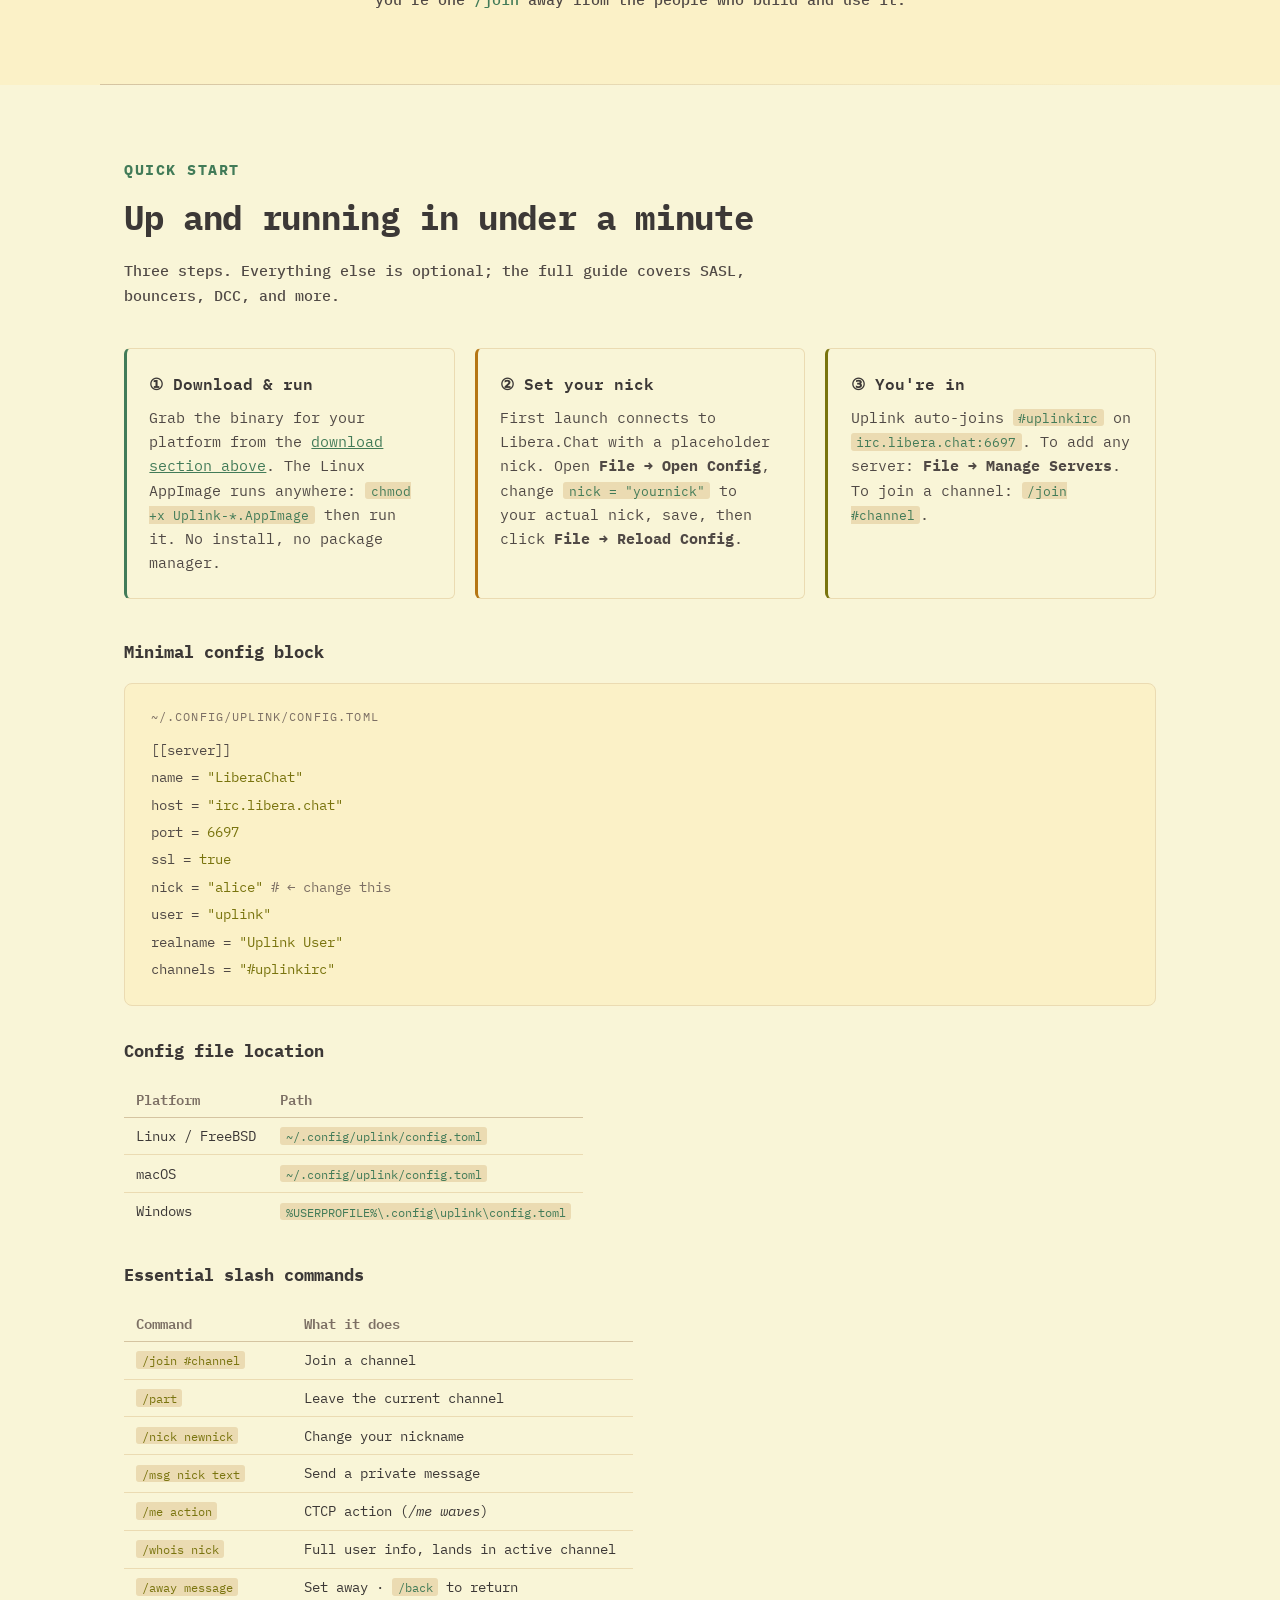
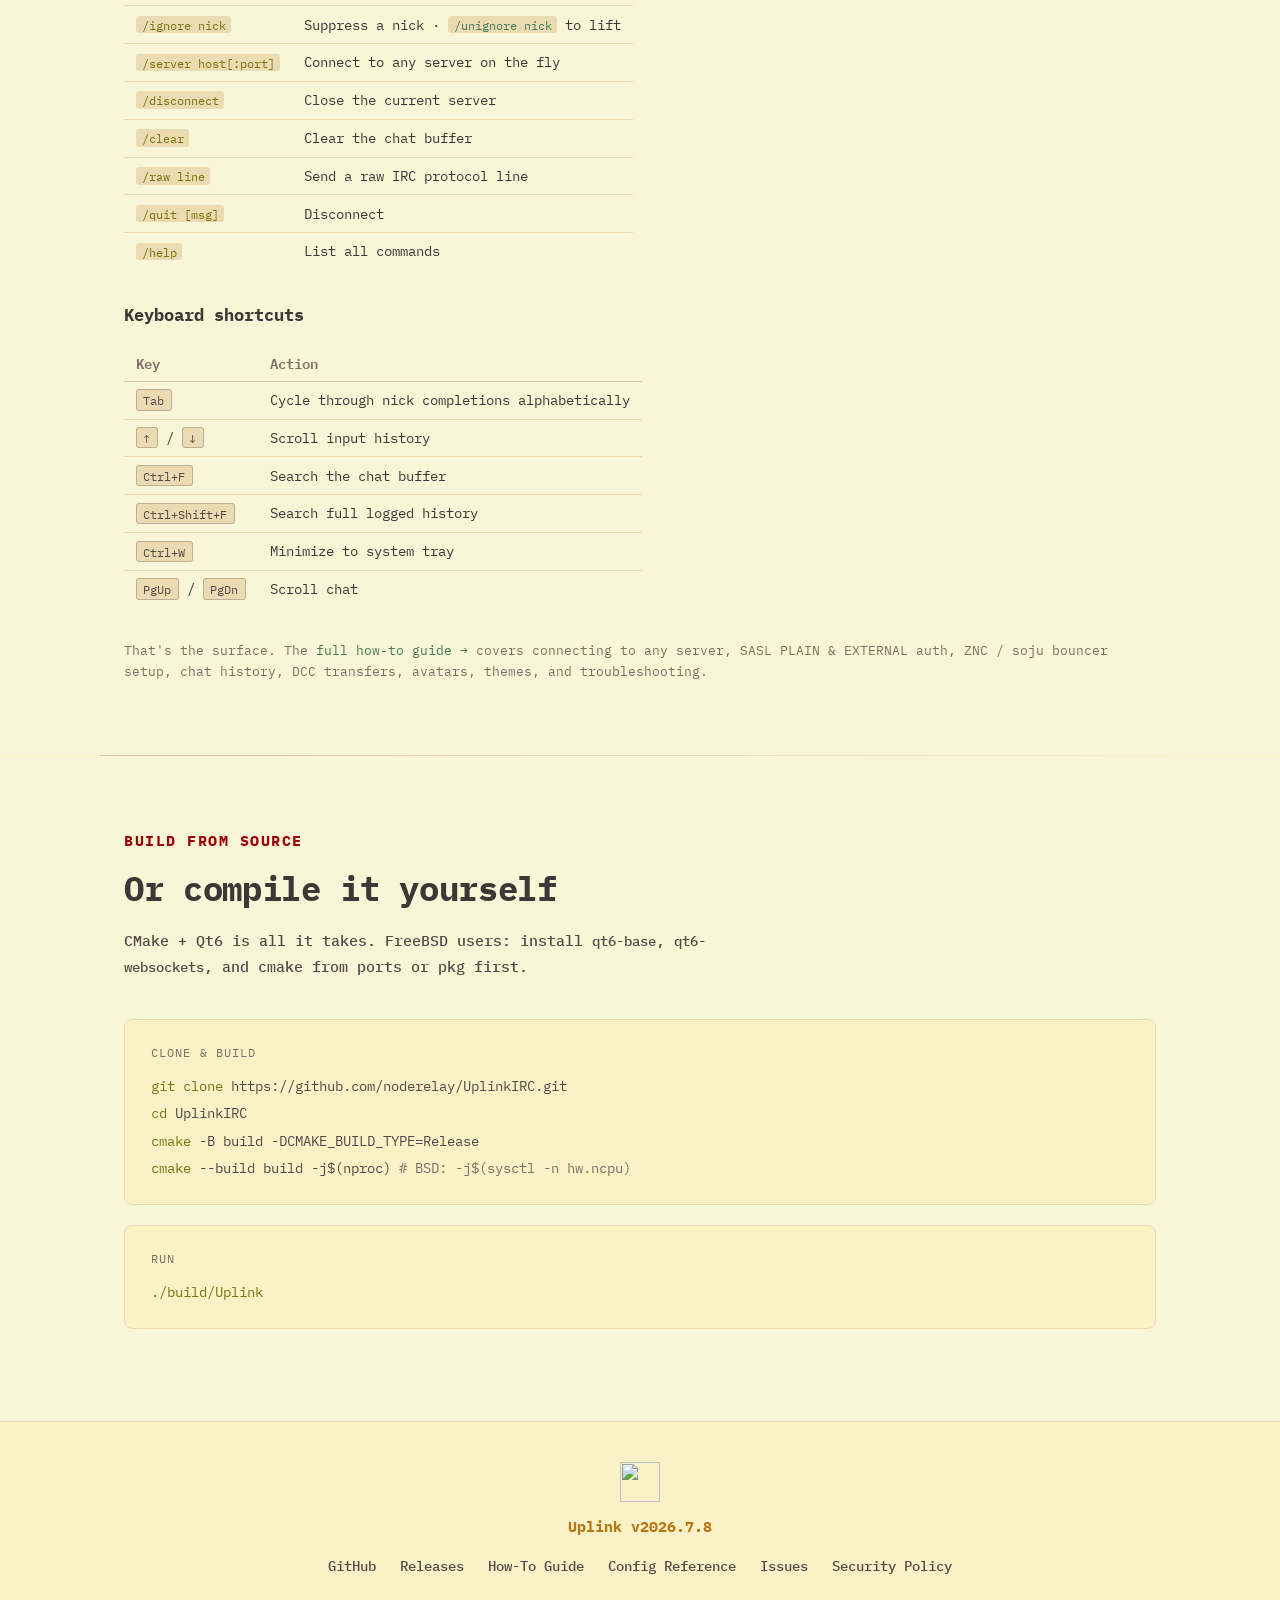
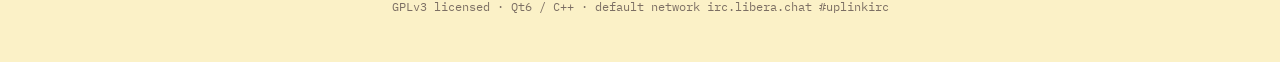
==== commit 7d4eaa64: "docs: sweep every surface before the 2026.8.0 release Two real gaps, the rest verification.  - howto" ====
--- a/docs/index.html
+++ b/docs/index.html
@@ -684,6 +684,14 @@
         <h3>Touch-friendly</h3>
         <p>Kinetic flick-to-scroll on touchscreens and tablets. Chat, sidebar, and nick list all respond to touch with natural momentum.</p>
       </div>
+      <div class="feat-card b-blue">
+        <h3>Profiles, avatars &amp; channel icons</h3>
+        <p>On servers with <code>draft/metadata</code>, hover a nick for their display name, status text and avatar. Ops give a channel its own icon with <code>/chanavatar</code> and it shows in everyone's sidebar. Both switch off — per server, or images only, since an avatar URL is somebody else's host.</p>
+      </div>
+      <div class="feat-card b-green">
+        <h3>Scrollback that doesn't need the server</h3>
+        <p>Where the network speaks <code>chathistory</code>, older messages come from it. Where it doesn't — Libera, EFnet, most of IRC — Uplink pages back through its own logs instead, so buffers open with context rather than blank.</p>
+      </div>
     </div>
   </div>
 </section>
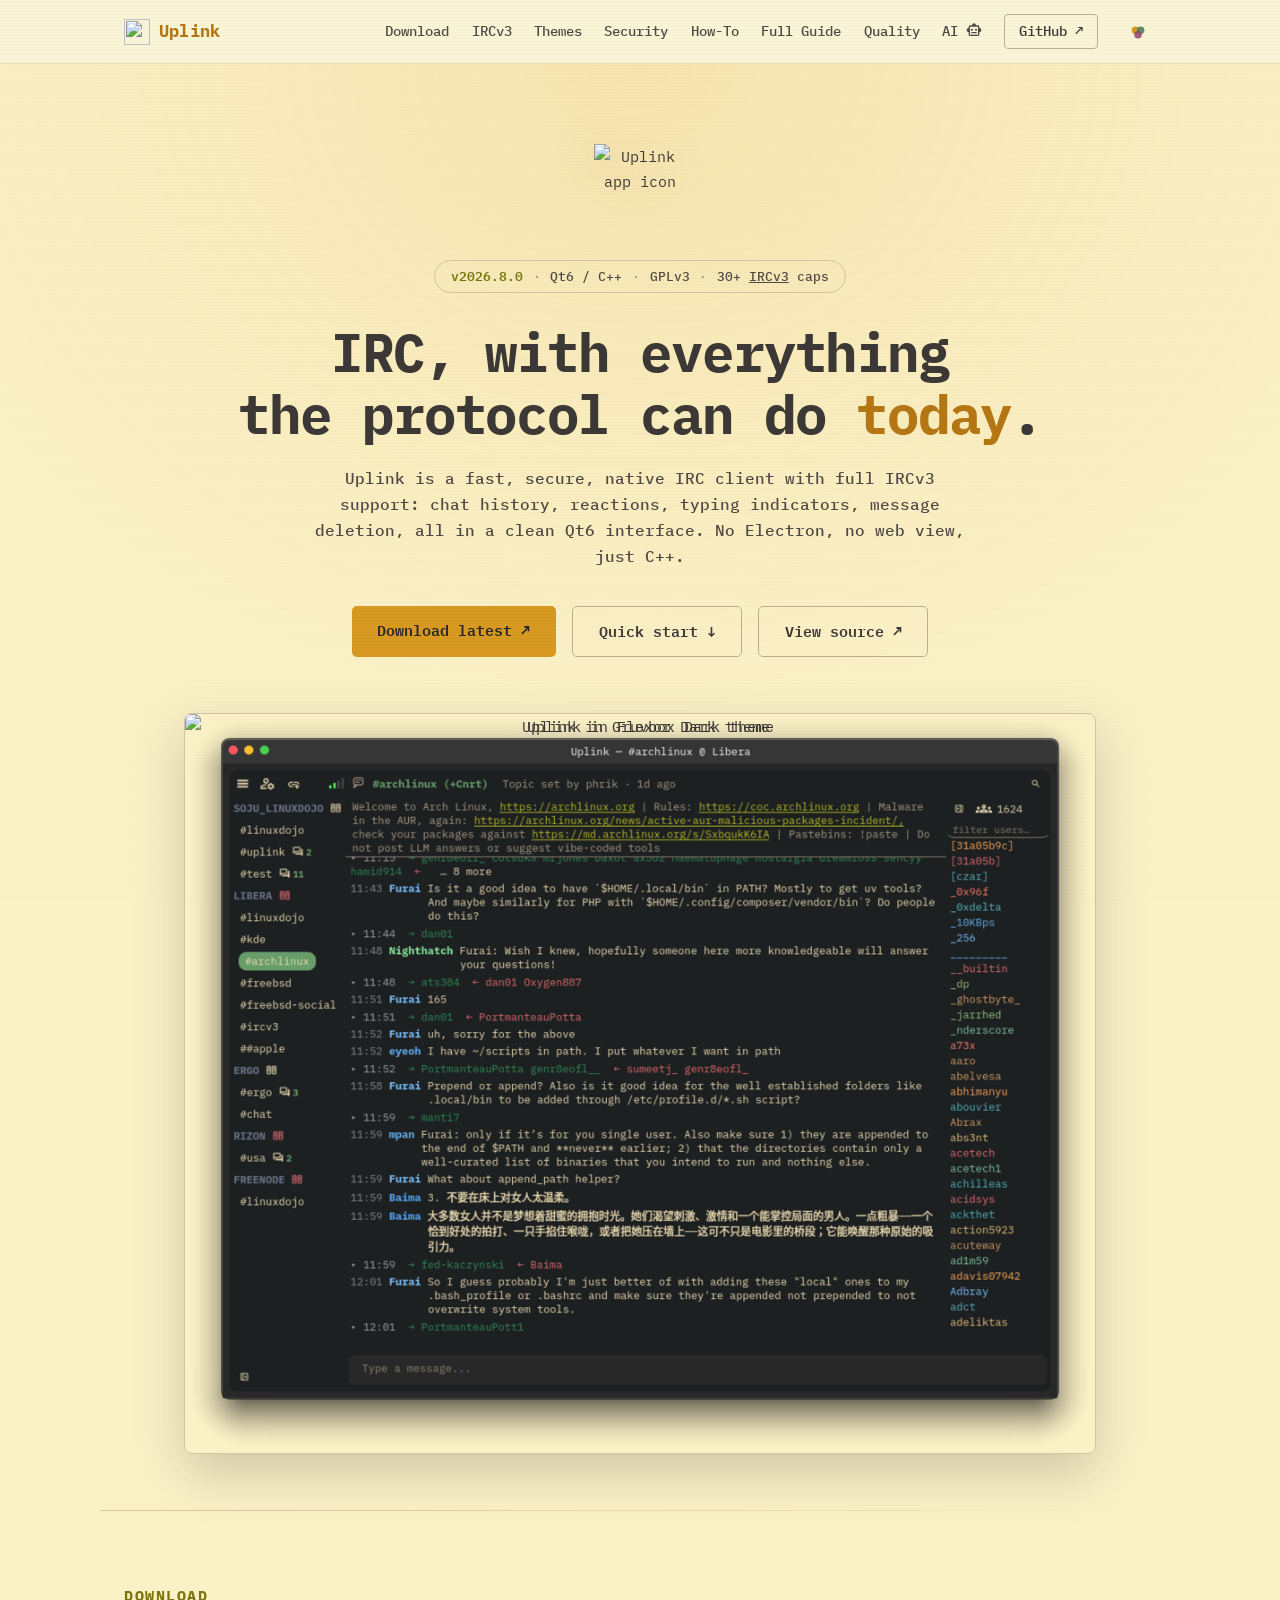
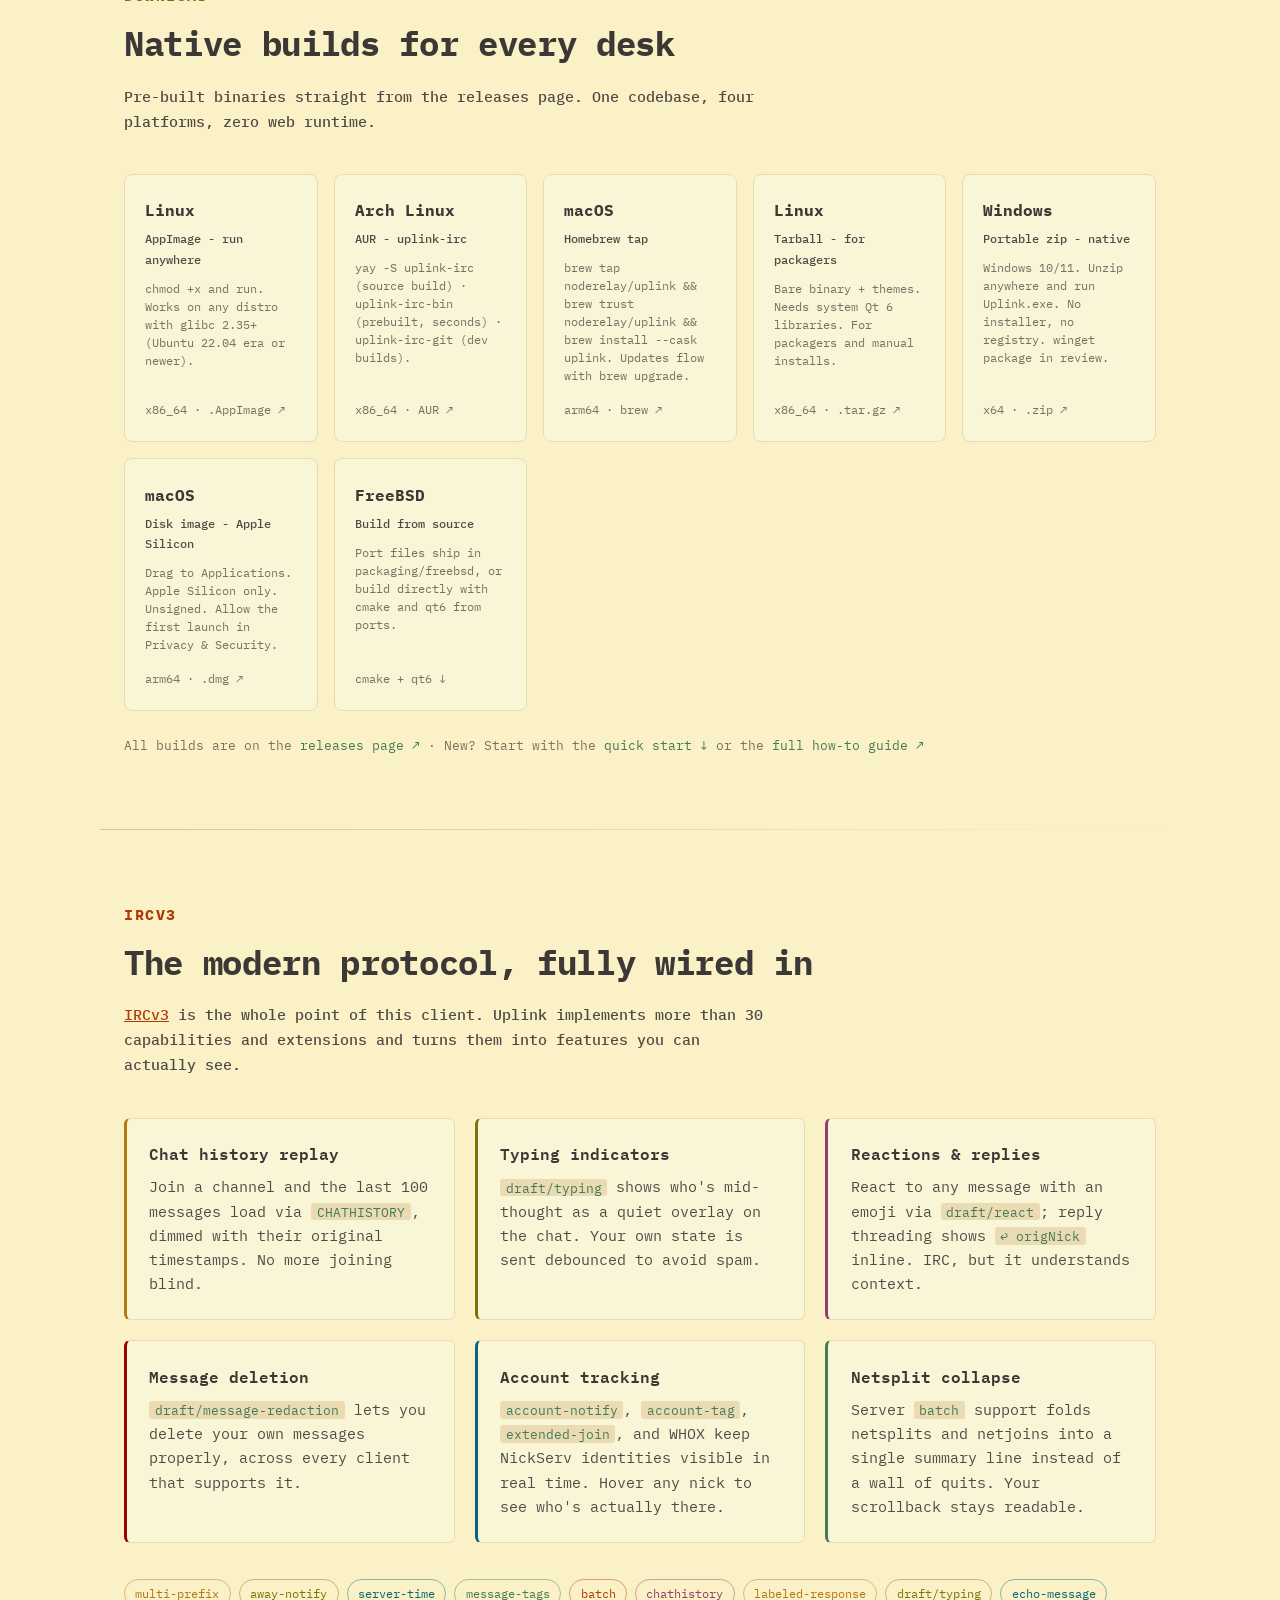
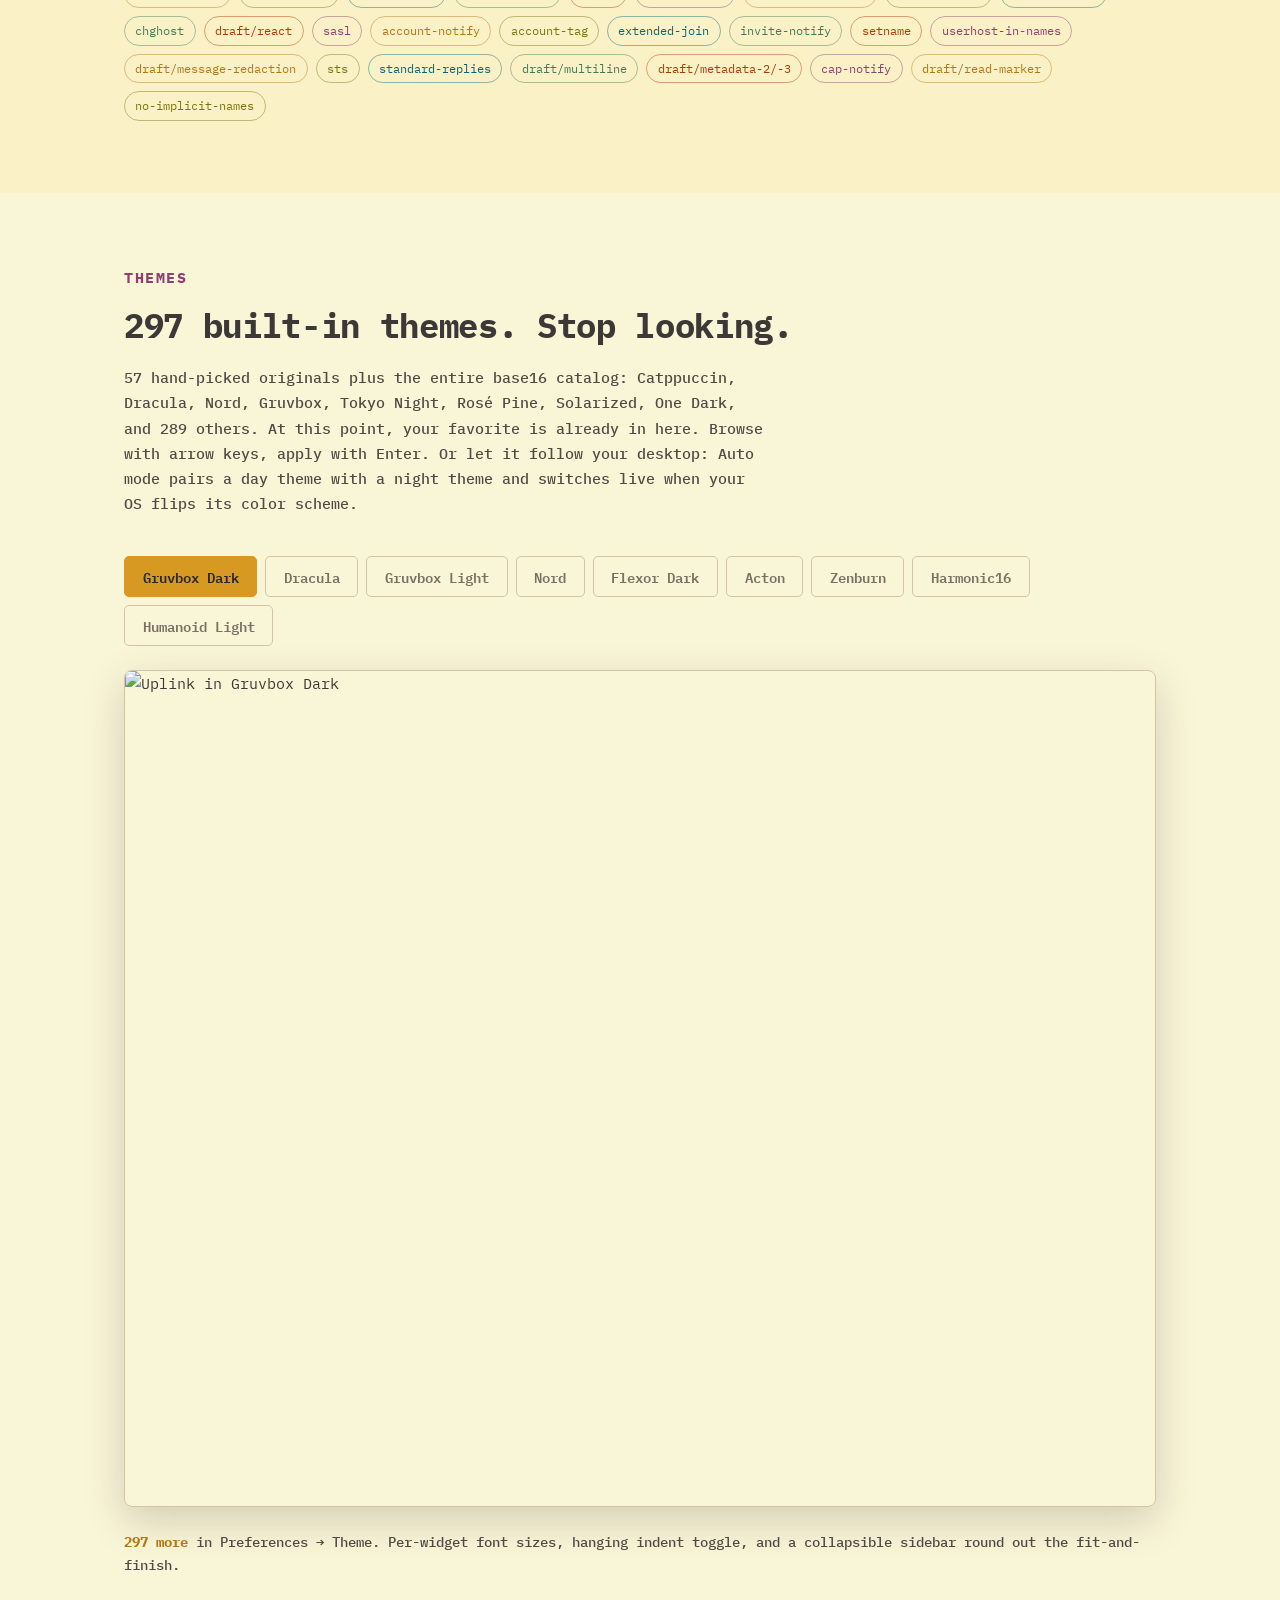
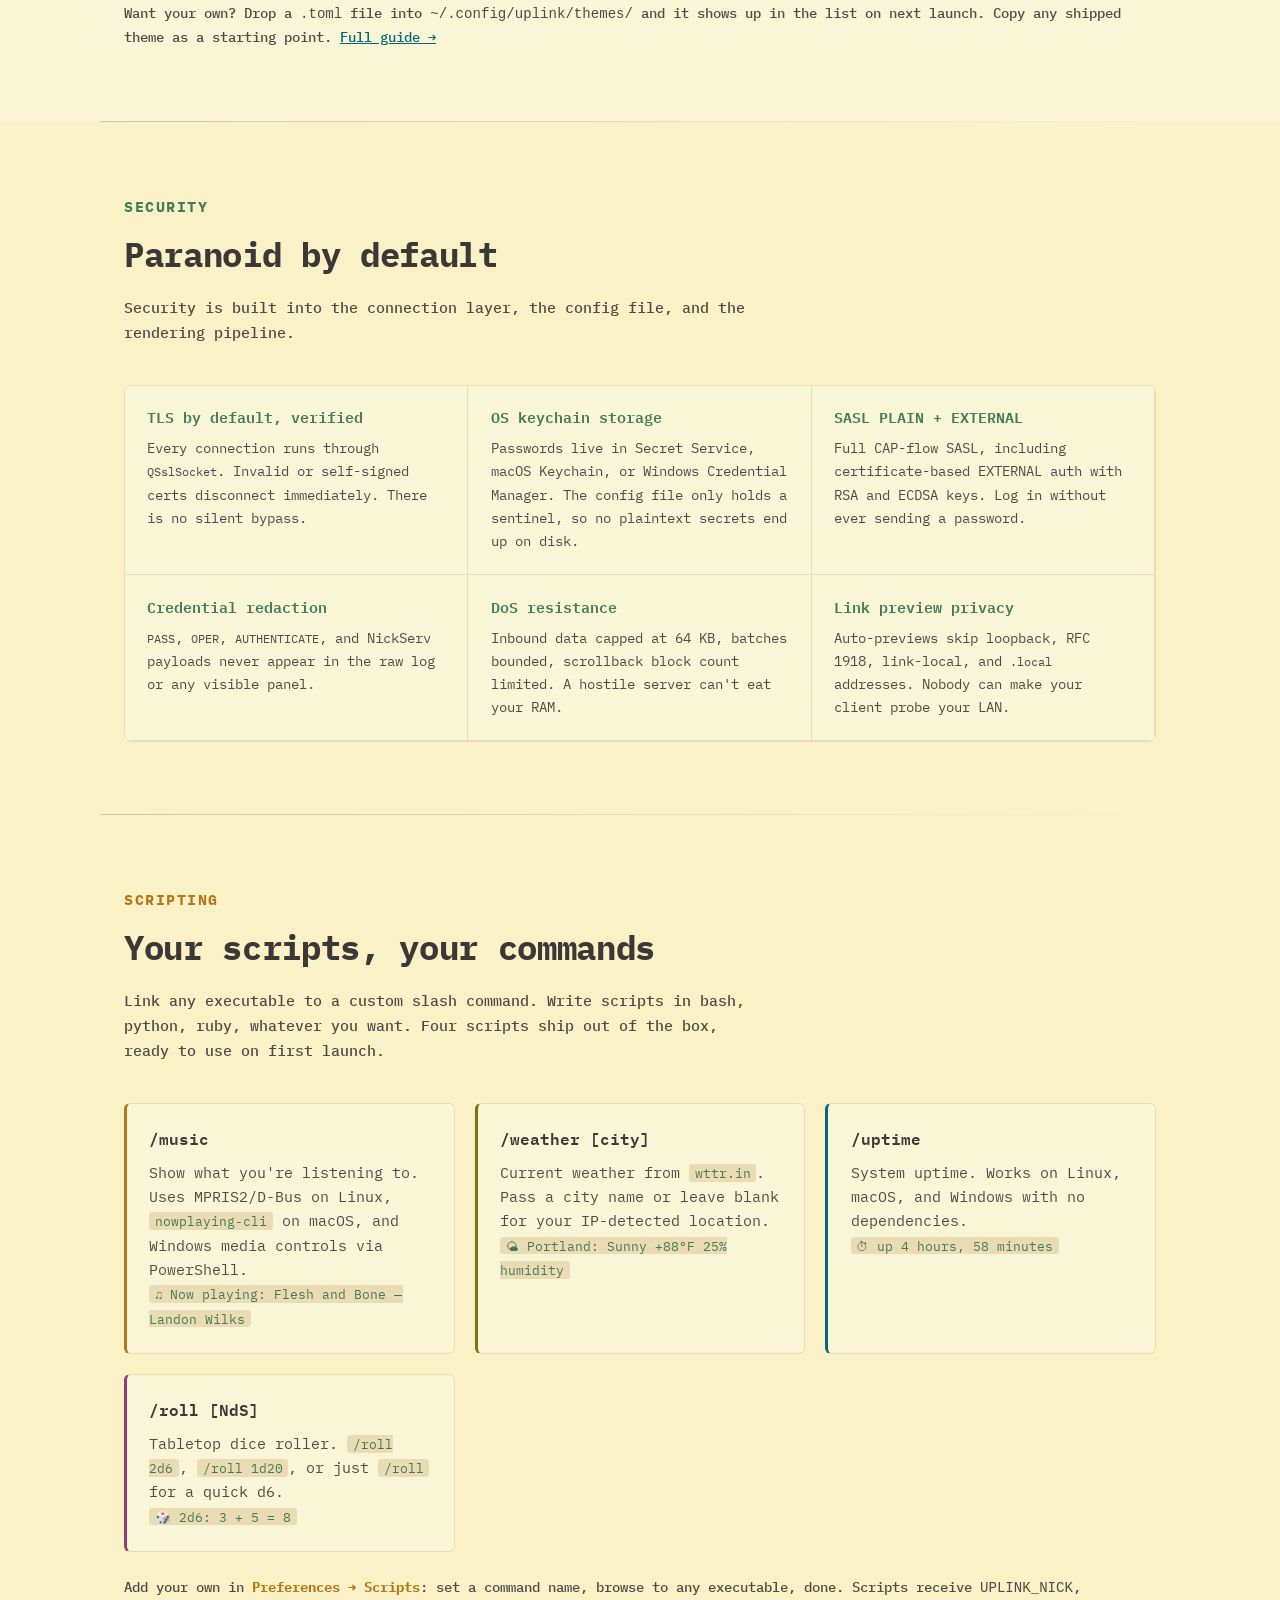
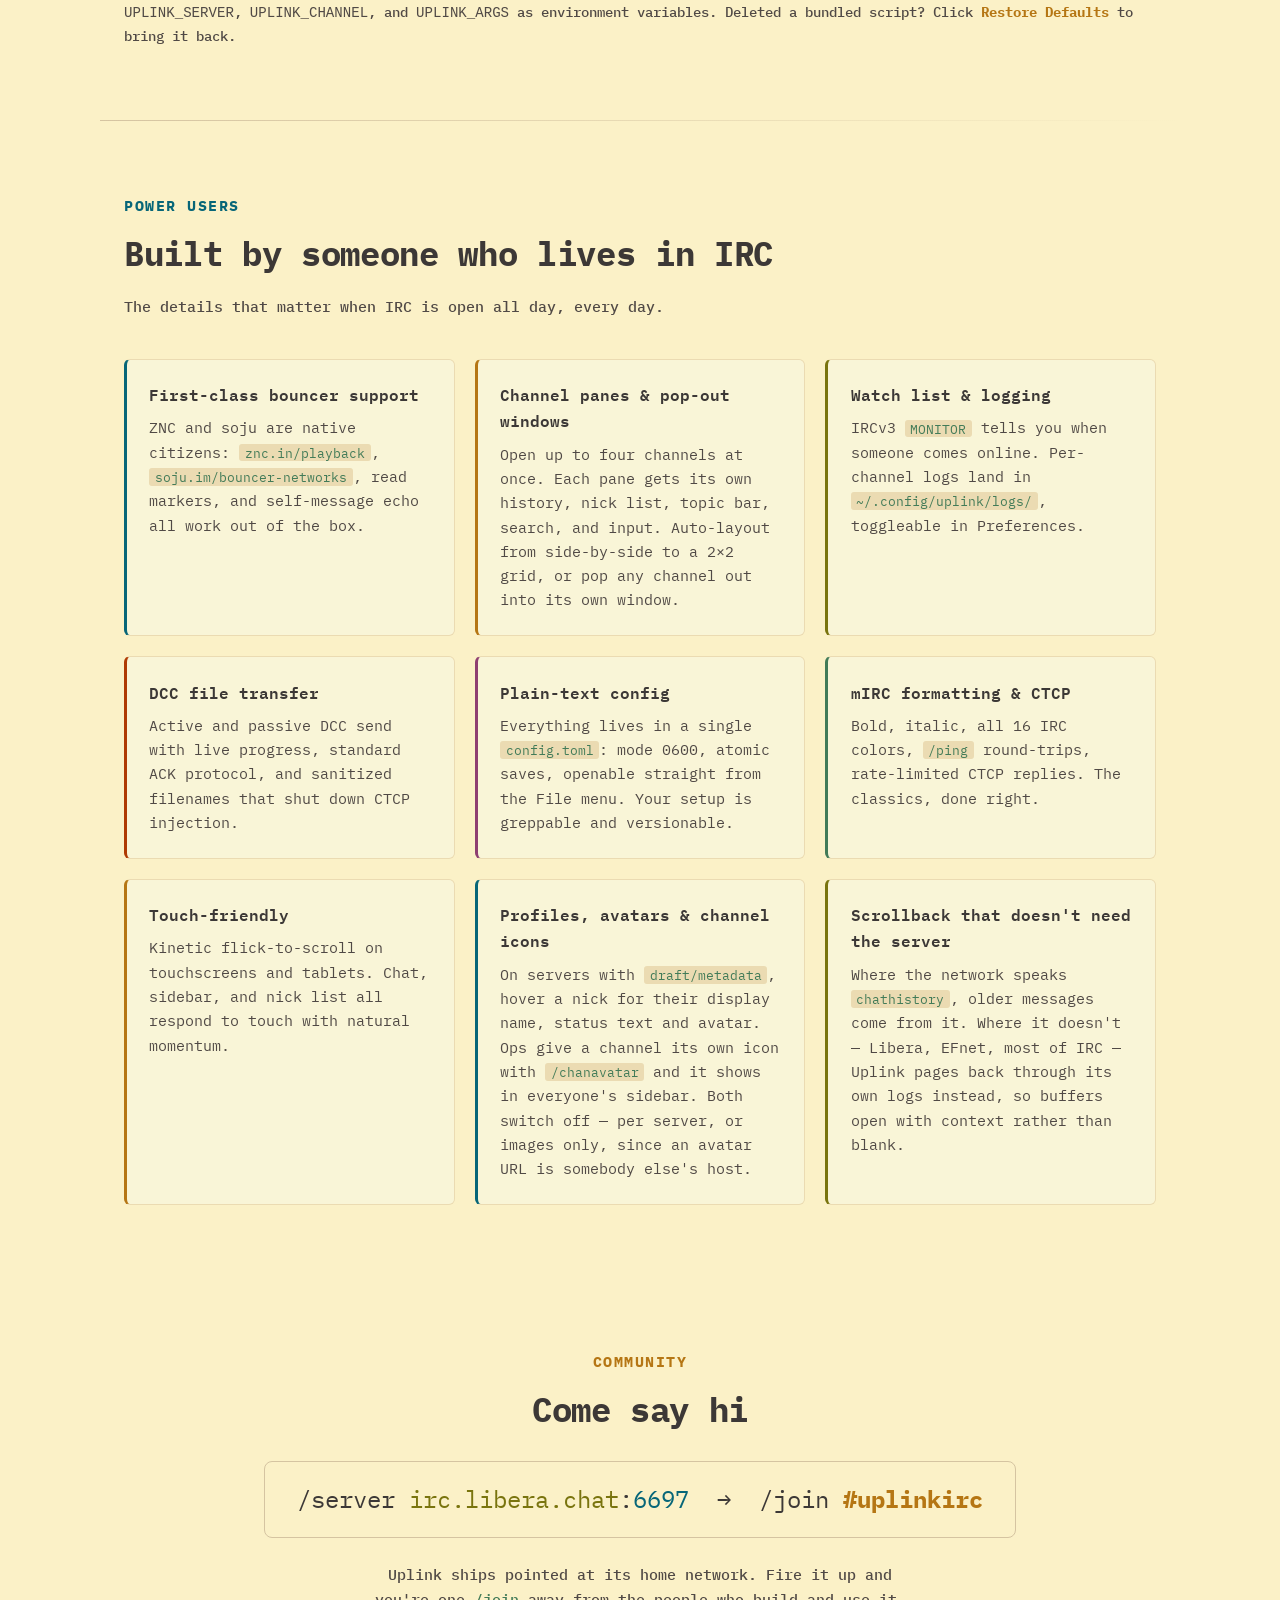
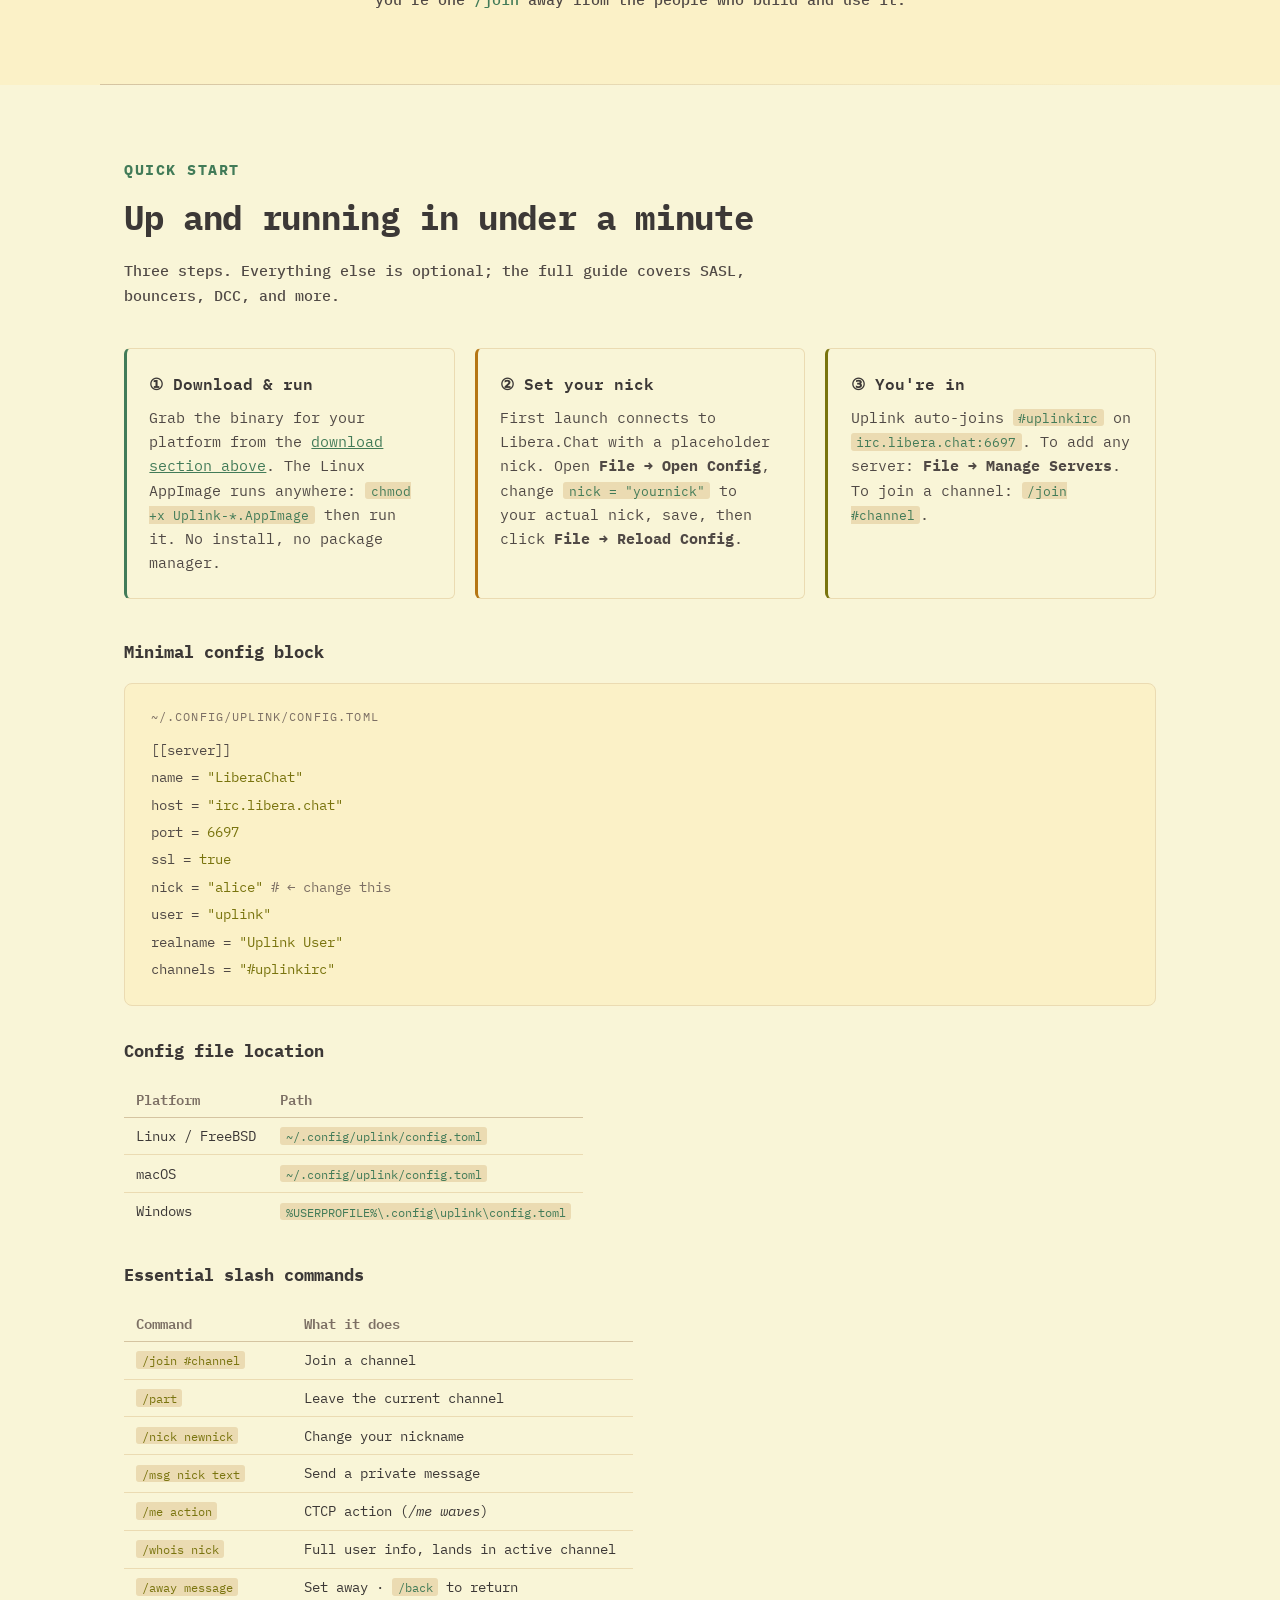
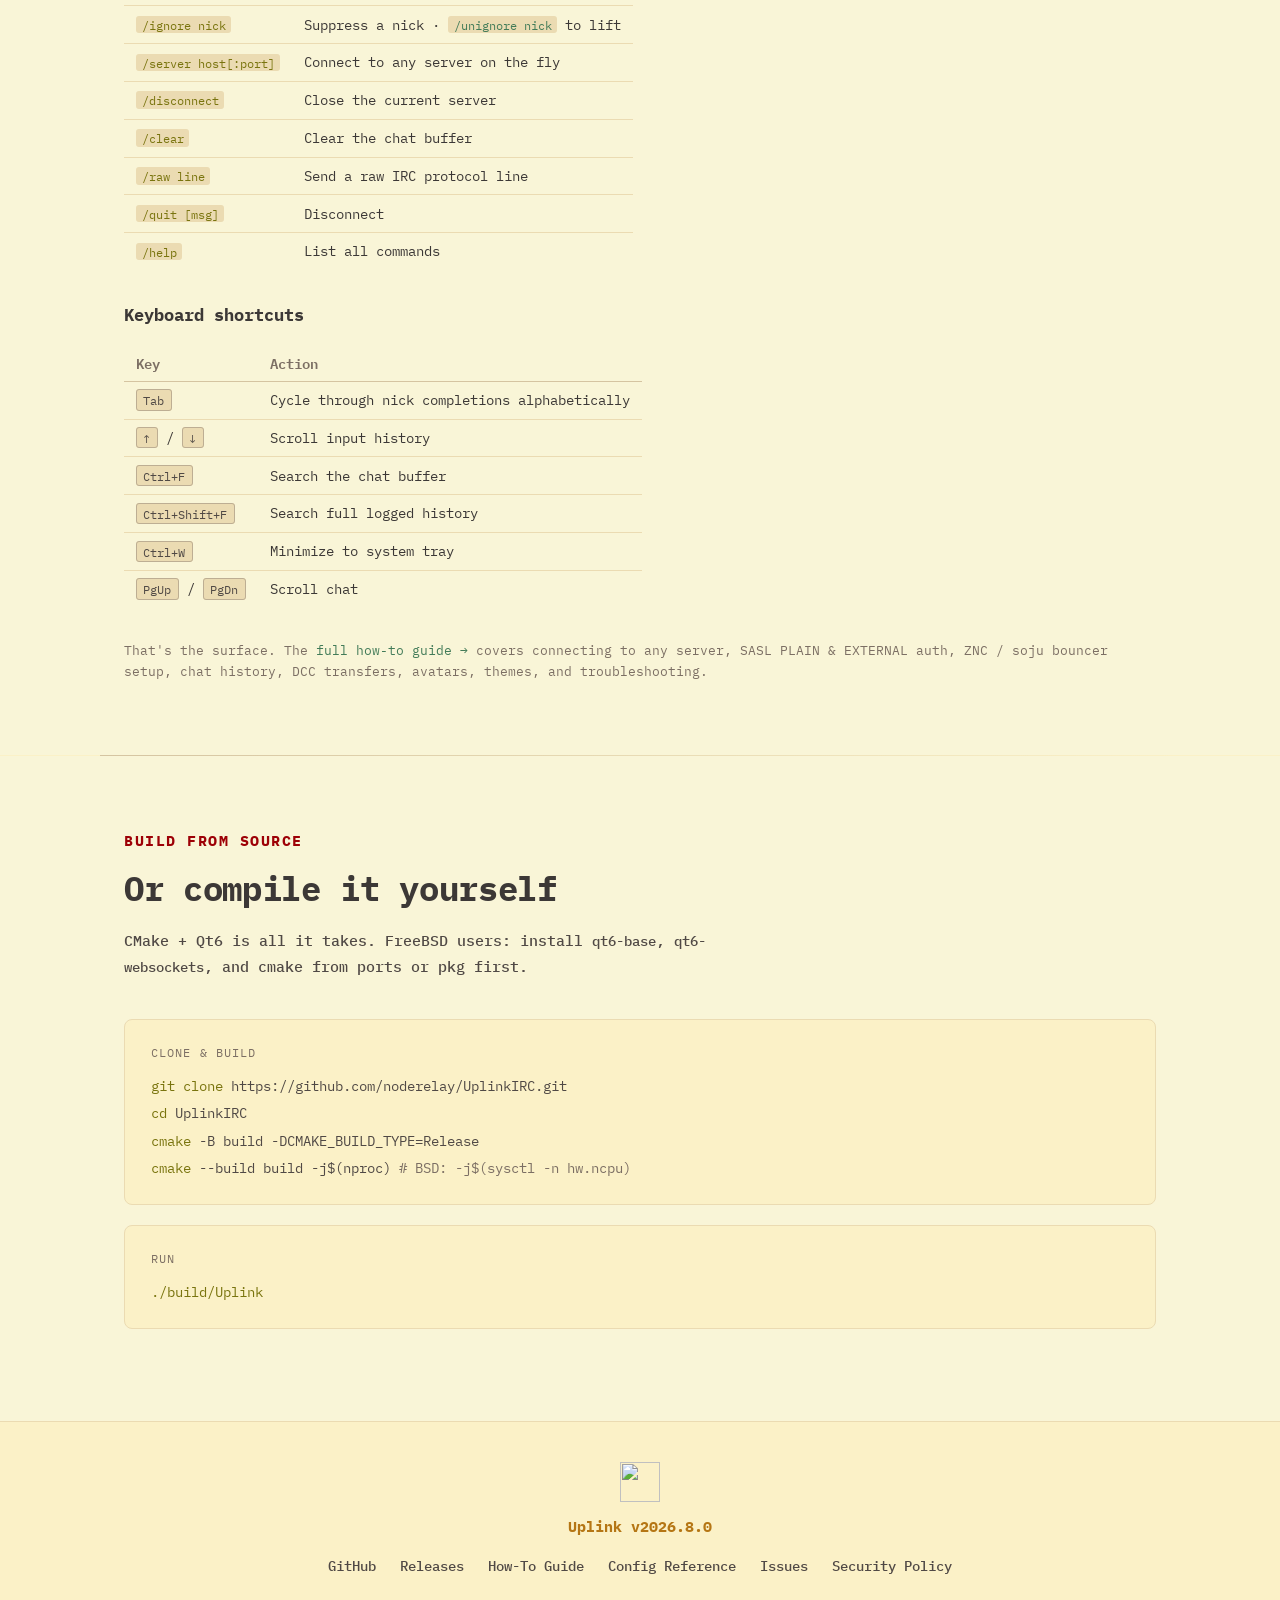
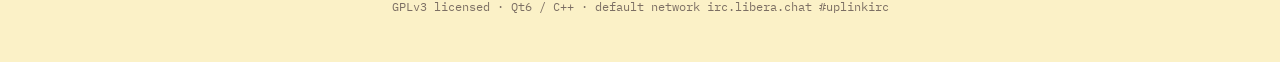
==== commit ccfb9800: "docs: bump download links to v2026.8.0" ====
--- a/docs/index.html
+++ b/docs/index.html
@@ -387,7 +387,7 @@
 <header>
   <div class="wrap">
     <img class="hero-icon" data-uplink-icon src="assets/uplink-icon-192.png" alt="Uplink app icon" width="92" height="92">
-    <div class="eyebrow"><b>v2026.7.8</b> <i>·</i> <span>Qt6 / C++</span> <i>·</i> <span>GPLv3</span> <i>·</i> <span>30+ <a href="https://ircv3.net/" style="color: inherit; text-decoration: underline;">IRCv3</a> caps</span></div>
+    <div class="eyebrow"><b>v2026.8.0</b> <i>·</i> <span>Qt6 / C++</span> <i>·</i> <span>GPLv3</span> <i>·</i> <span>30+ <a href="https://ircv3.net/" style="color: inherit; text-decoration: underline;">IRCv3</a> caps</span></div>
     <h1>IRC, with everything<br>the protocol can do <span class="hl">today</span>.</h1>
     <p class="hero-sub">
       Uplink is a fast, secure, native IRC client with full IRCv3 support:
@@ -421,7 +421,7 @@
       <p>Pre-built binaries straight from the releases page. One codebase, four platforms, zero web runtime.</p>
     </div>
     <div class="dl-grid">
-      <a class="dl-card" href="https://github.com/noderelay/UplinkIRC/releases/latest/download/Uplink-2026.7.8-x86_64.AppImage">
+      <a class="dl-card" href="https://github.com/noderelay/UplinkIRC/releases/latest/download/Uplink-2026.8.0-x86_64.AppImage">
         <div class="dl-os">Linux</div>
         <div class="dl-pkg">AppImage - run anywhere</div>
         <div class="note">chmod +x and run. Works on any distro with glibc 2.35+ (Ubuntu 22.04 era or newer).</div>
@@ -439,19 +439,19 @@
         <div class="note">brew tap noderelay/uplink && brew trust noderelay/uplink && brew install --cask uplink. Updates flow with brew upgrade.</div>
         <div class="dl-arch">arm64 · brew ↗</div>
       </a>
-      <a class="dl-card" href="https://github.com/noderelay/UplinkIRC/releases/latest/download/Uplink-v2026.7.8-linux-x86_64.tar.gz">
+      <a class="dl-card" href="https://github.com/noderelay/UplinkIRC/releases/latest/download/Uplink-v2026.8.0-linux-x86_64.tar.gz">
         <div class="dl-os">Linux</div>
         <div class="dl-pkg">Tarball - for packagers</div>
         <div class="note">Bare binary + themes. Needs system Qt 6 libraries. For packagers and manual installs.</div>
         <div class="dl-arch">x86_64 · .tar.gz ↗</div>
       </a>
-      <a class="dl-card" href="https://github.com/noderelay/UplinkIRC/releases/latest/download/Uplink-v2026.7.8-windows-x64.zip">
+      <a class="dl-card" href="https://github.com/noderelay/UplinkIRC/releases/latest/download/Uplink-v2026.8.0-windows-x64.zip">
         <div class="dl-os">Windows</div>
         <div class="dl-pkg">Portable zip - native</div>
         <div class="note">Windows 10/11. Unzip anywhere and run Uplink.exe. No installer, no registry. winget package in review.</div>
         <div class="dl-arch">x64 · .zip ↗</div>
       </a>
-      <a class="dl-card" href="https://github.com/noderelay/UplinkIRC/releases/latest/download/Uplink-v2026.7.8-macos-arm64.dmg">
+      <a class="dl-card" href="https://github.com/noderelay/UplinkIRC/releases/latest/download/Uplink-v2026.8.0-macos-arm64.dmg">
         <div class="dl-os">macOS</div>
         <div class="dl-pkg">Disk image - Apple Silicon</div>
         <div class="note">Drag to Applications. Apple Silicon only. Unsigned. Allow the first launch in Privacy &amp; Security.</div>
@@ -820,7 +820,7 @@
 <footer>
   <div class="wrap">
     <img data-uplink-icon src="assets/uplink-icon-192.png" alt="" width="40" height="40" style="display:block; margin: 0 auto 0.75rem;">
-    <div class="footer-logo">Uplink v2026.7.8</div>
+    <div class="footer-logo">Uplink v2026.8.0</div>
     <div class="footer-links">
       <a href="https://github.com/noderelay/UplinkIRC">GitHub</a>
       <a href="https://github.com/noderelay/UplinkIRC/releases">Releases</a>
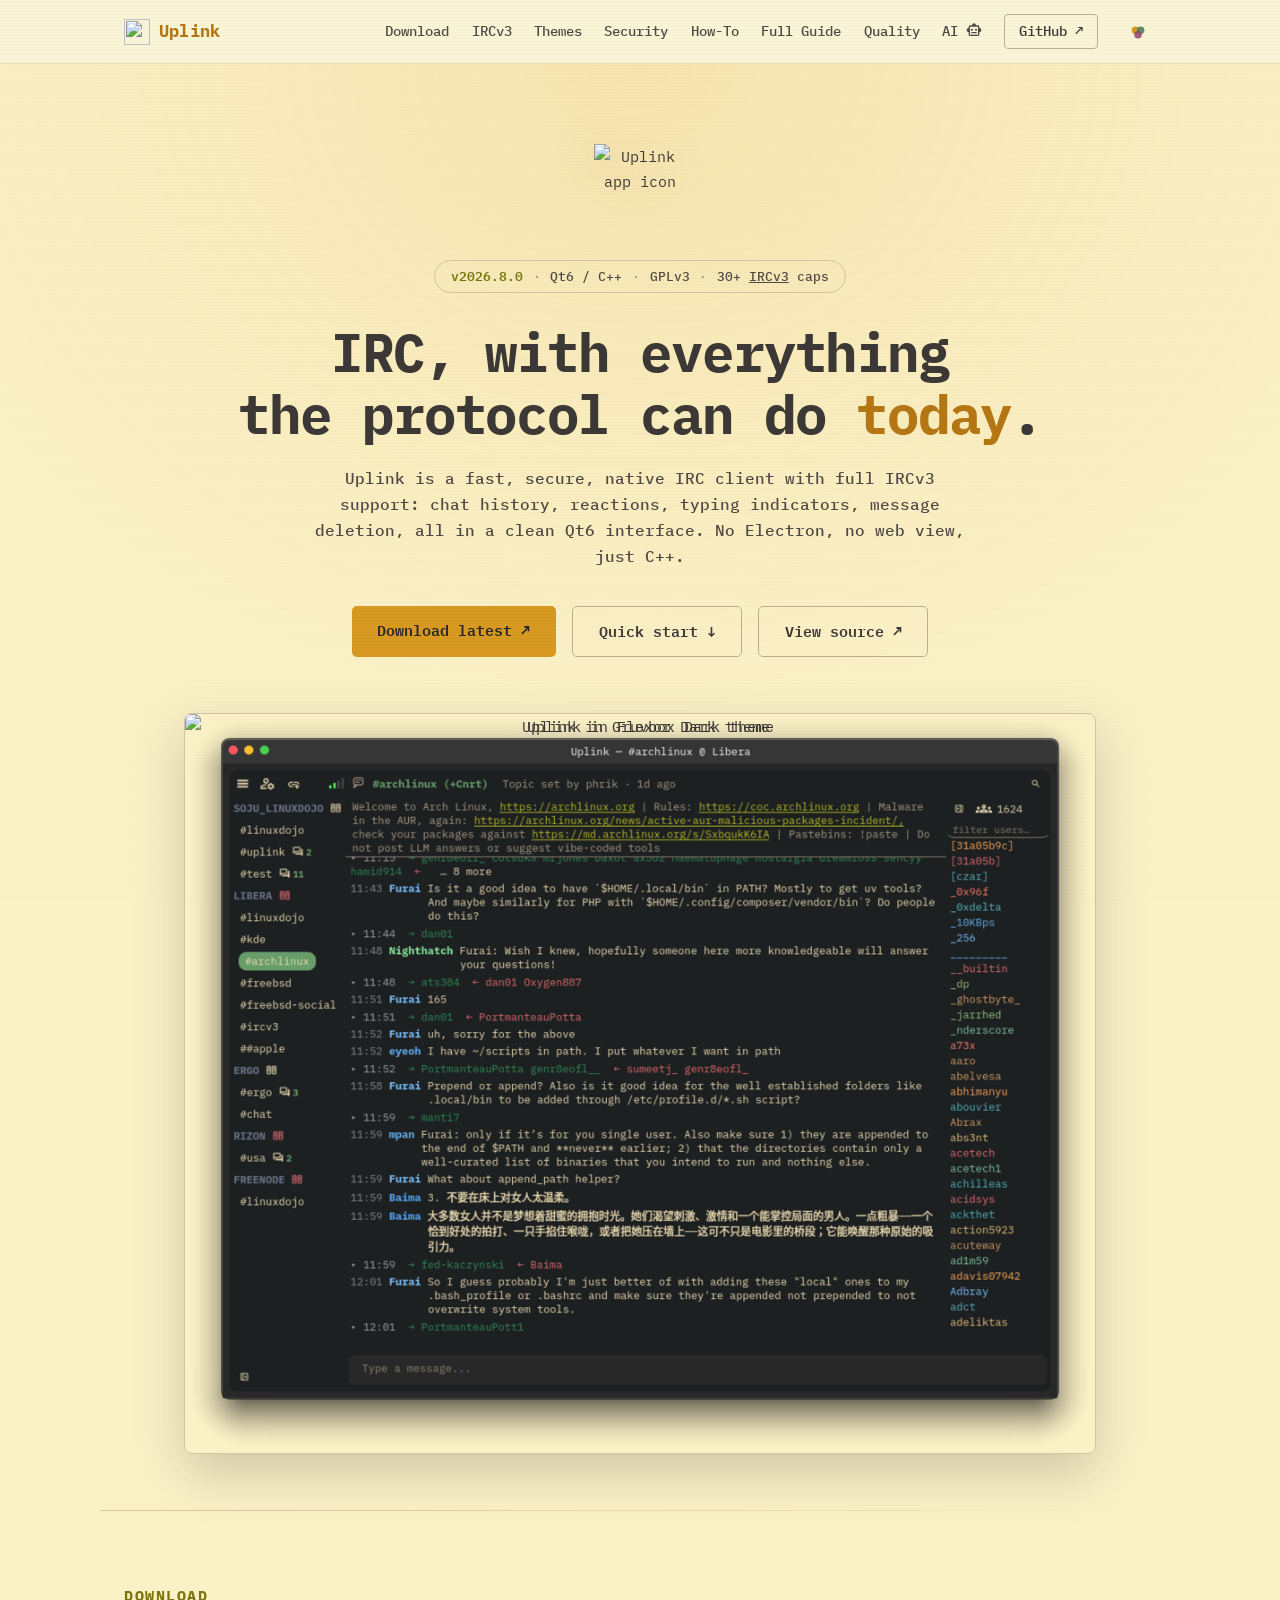
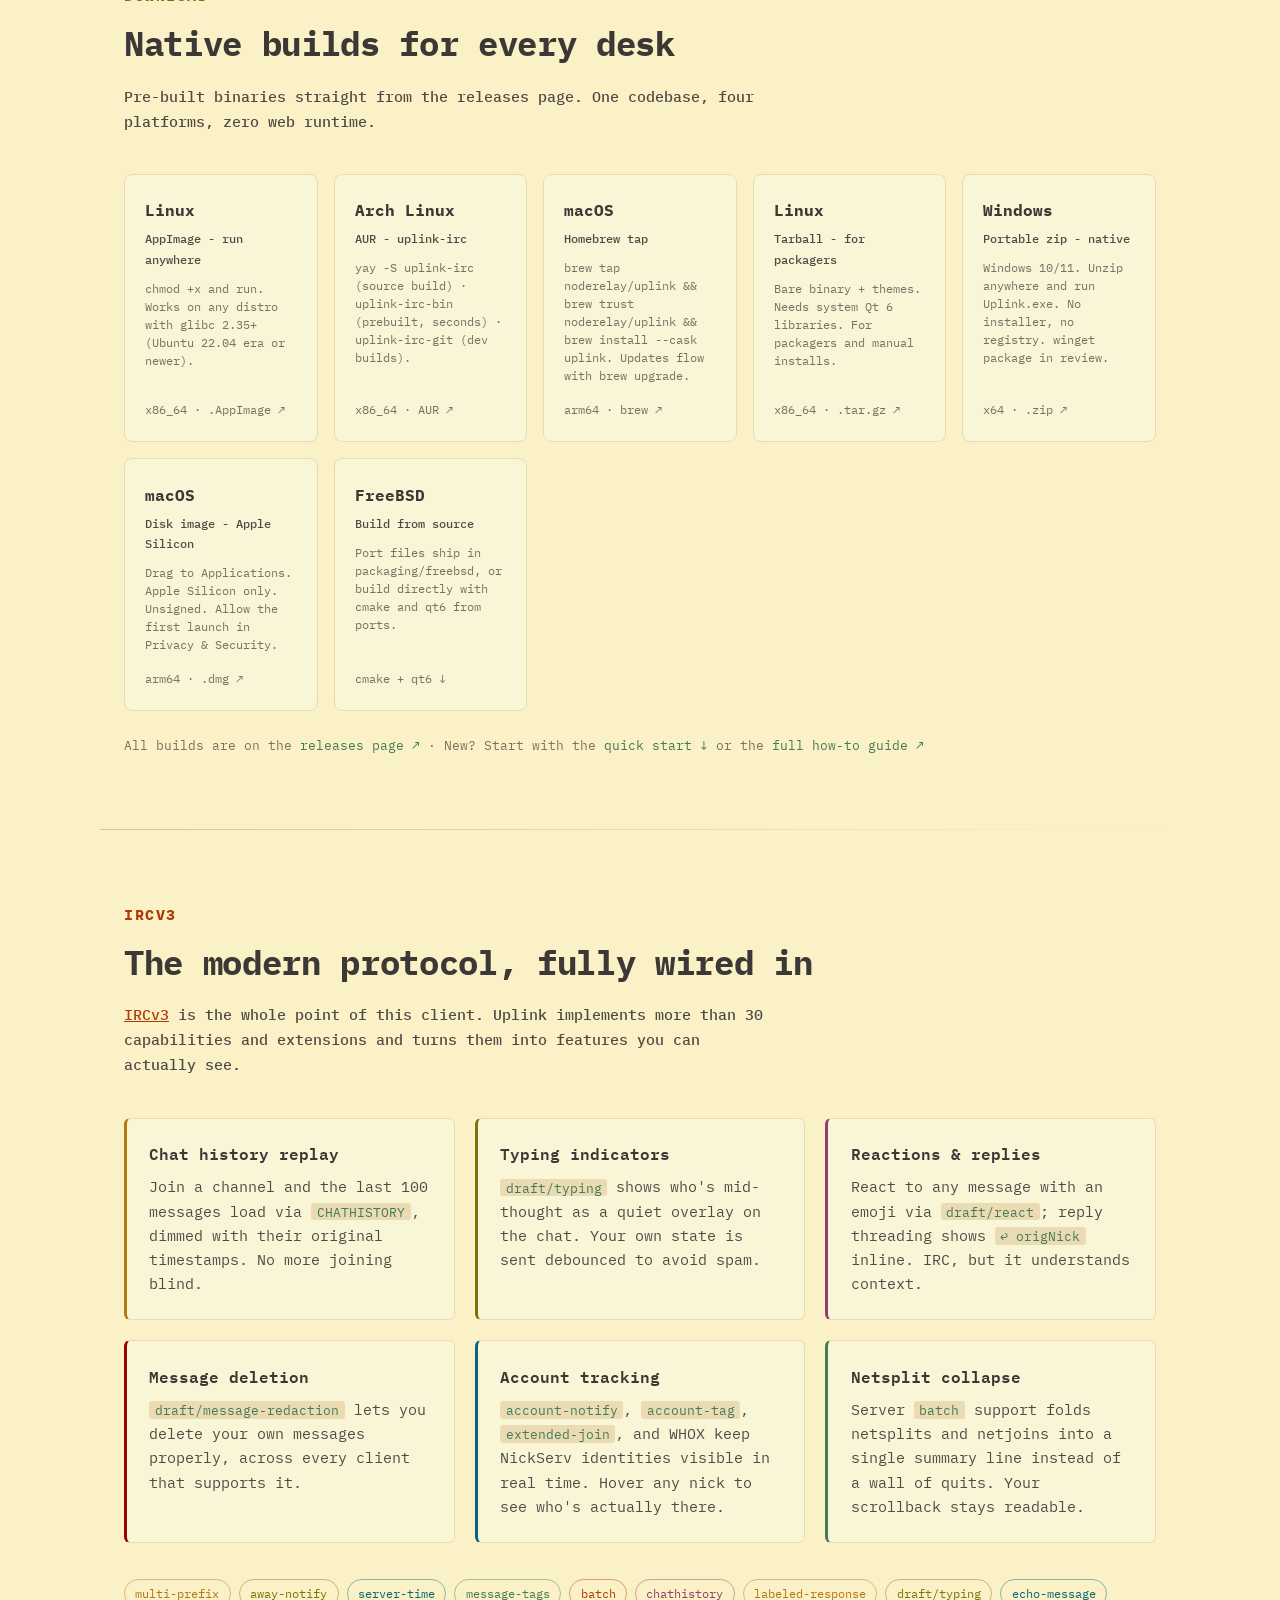
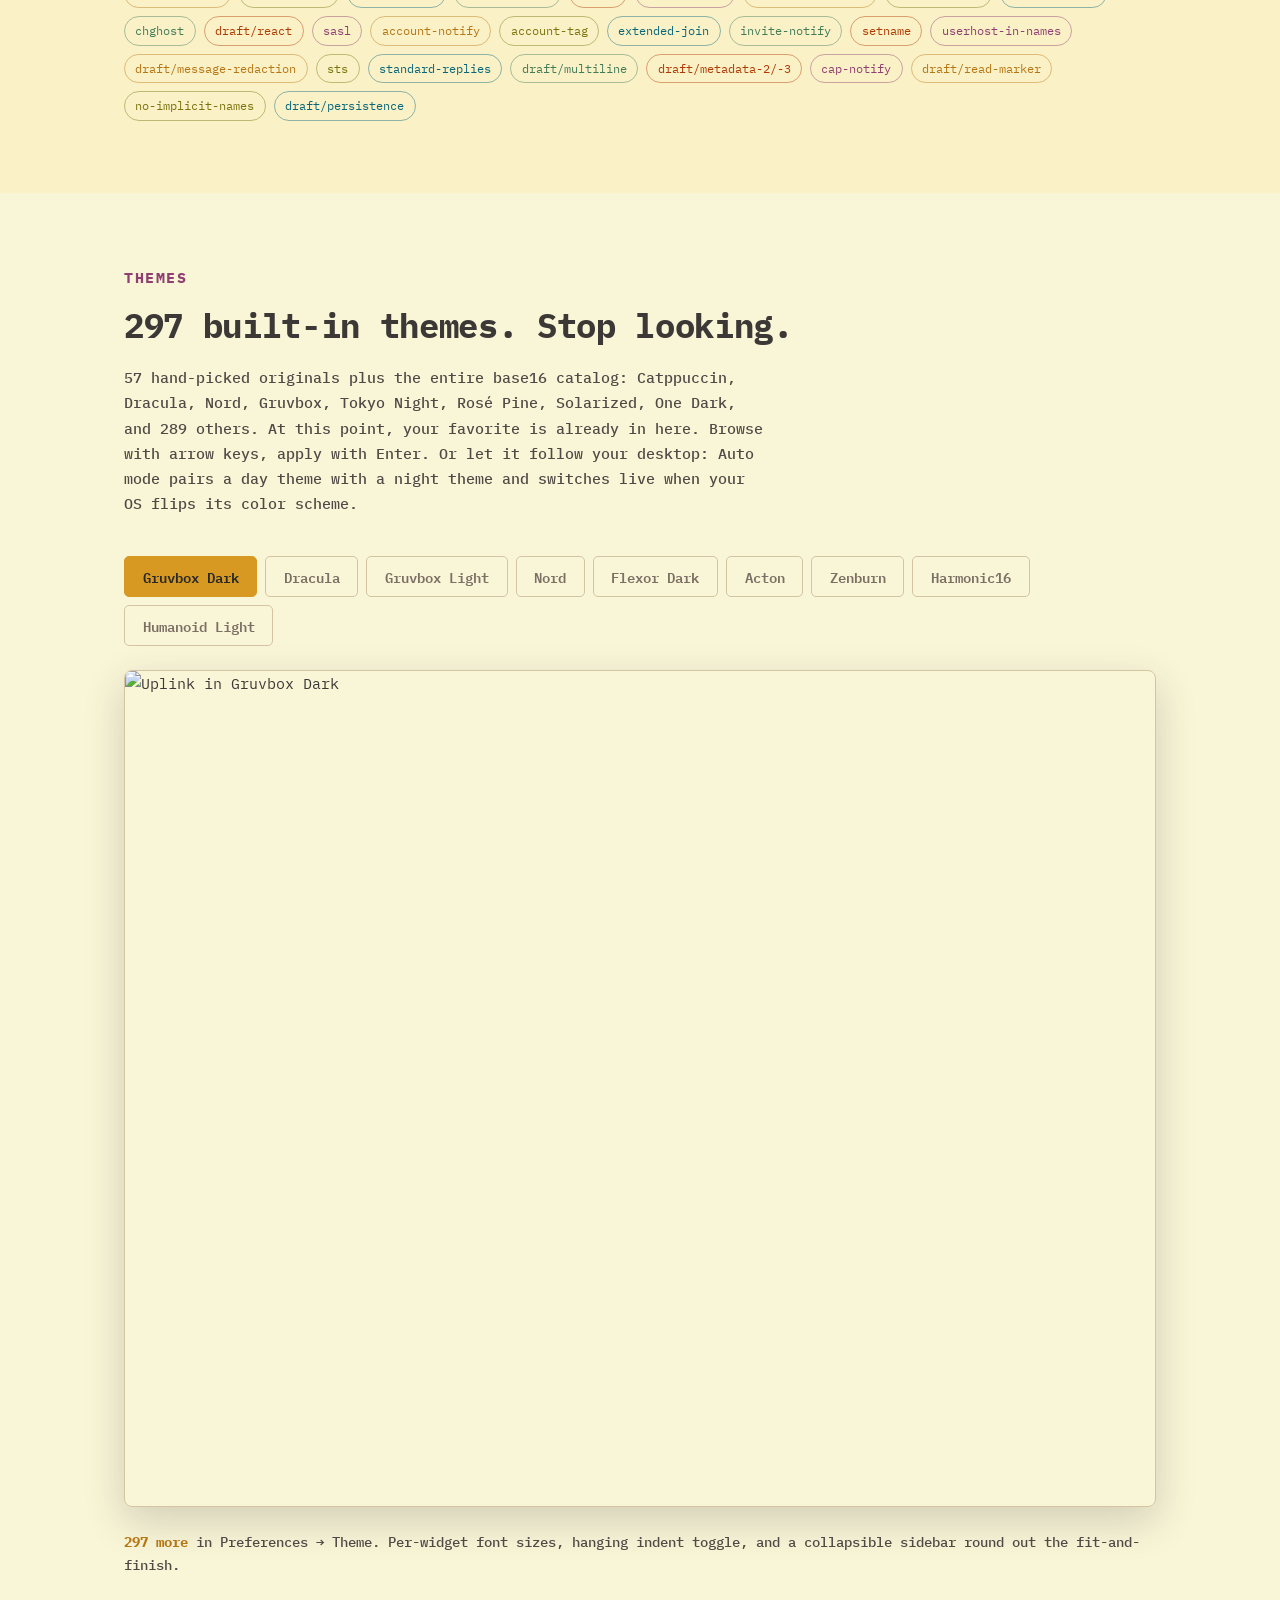
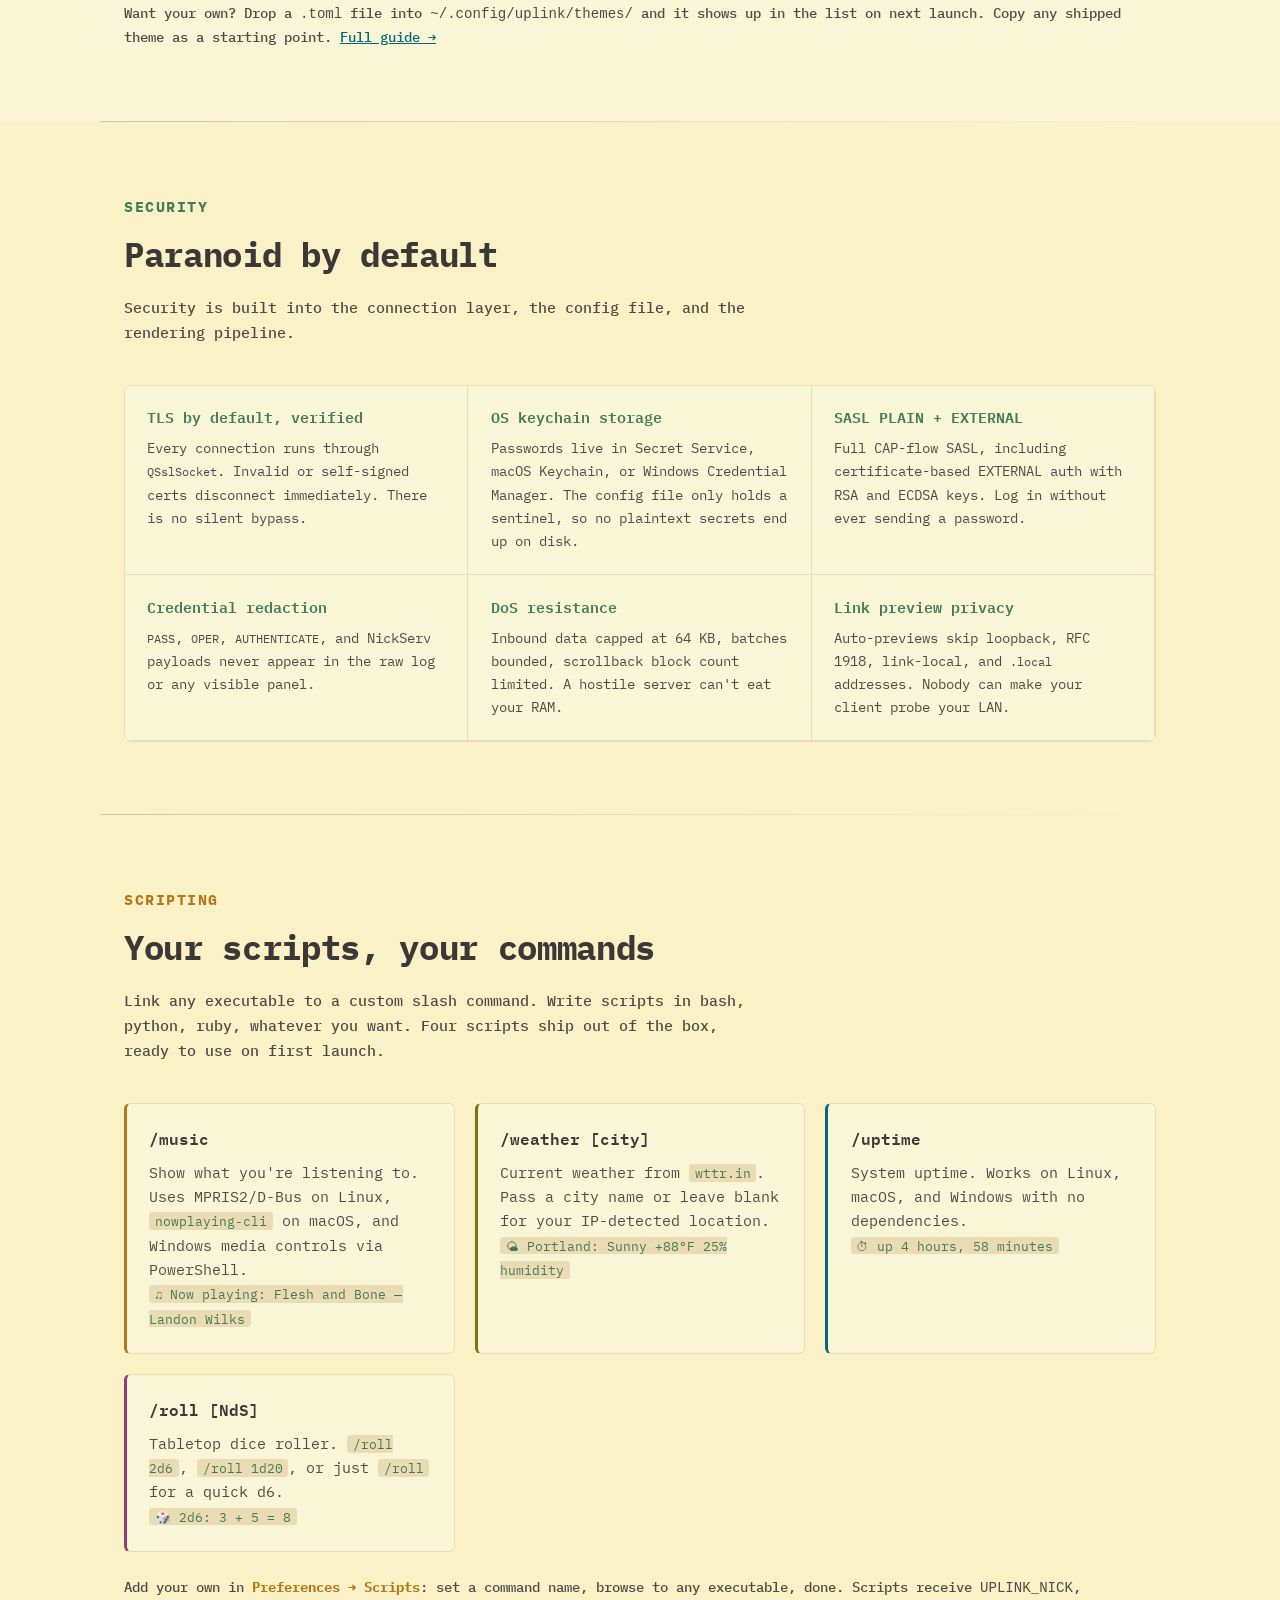
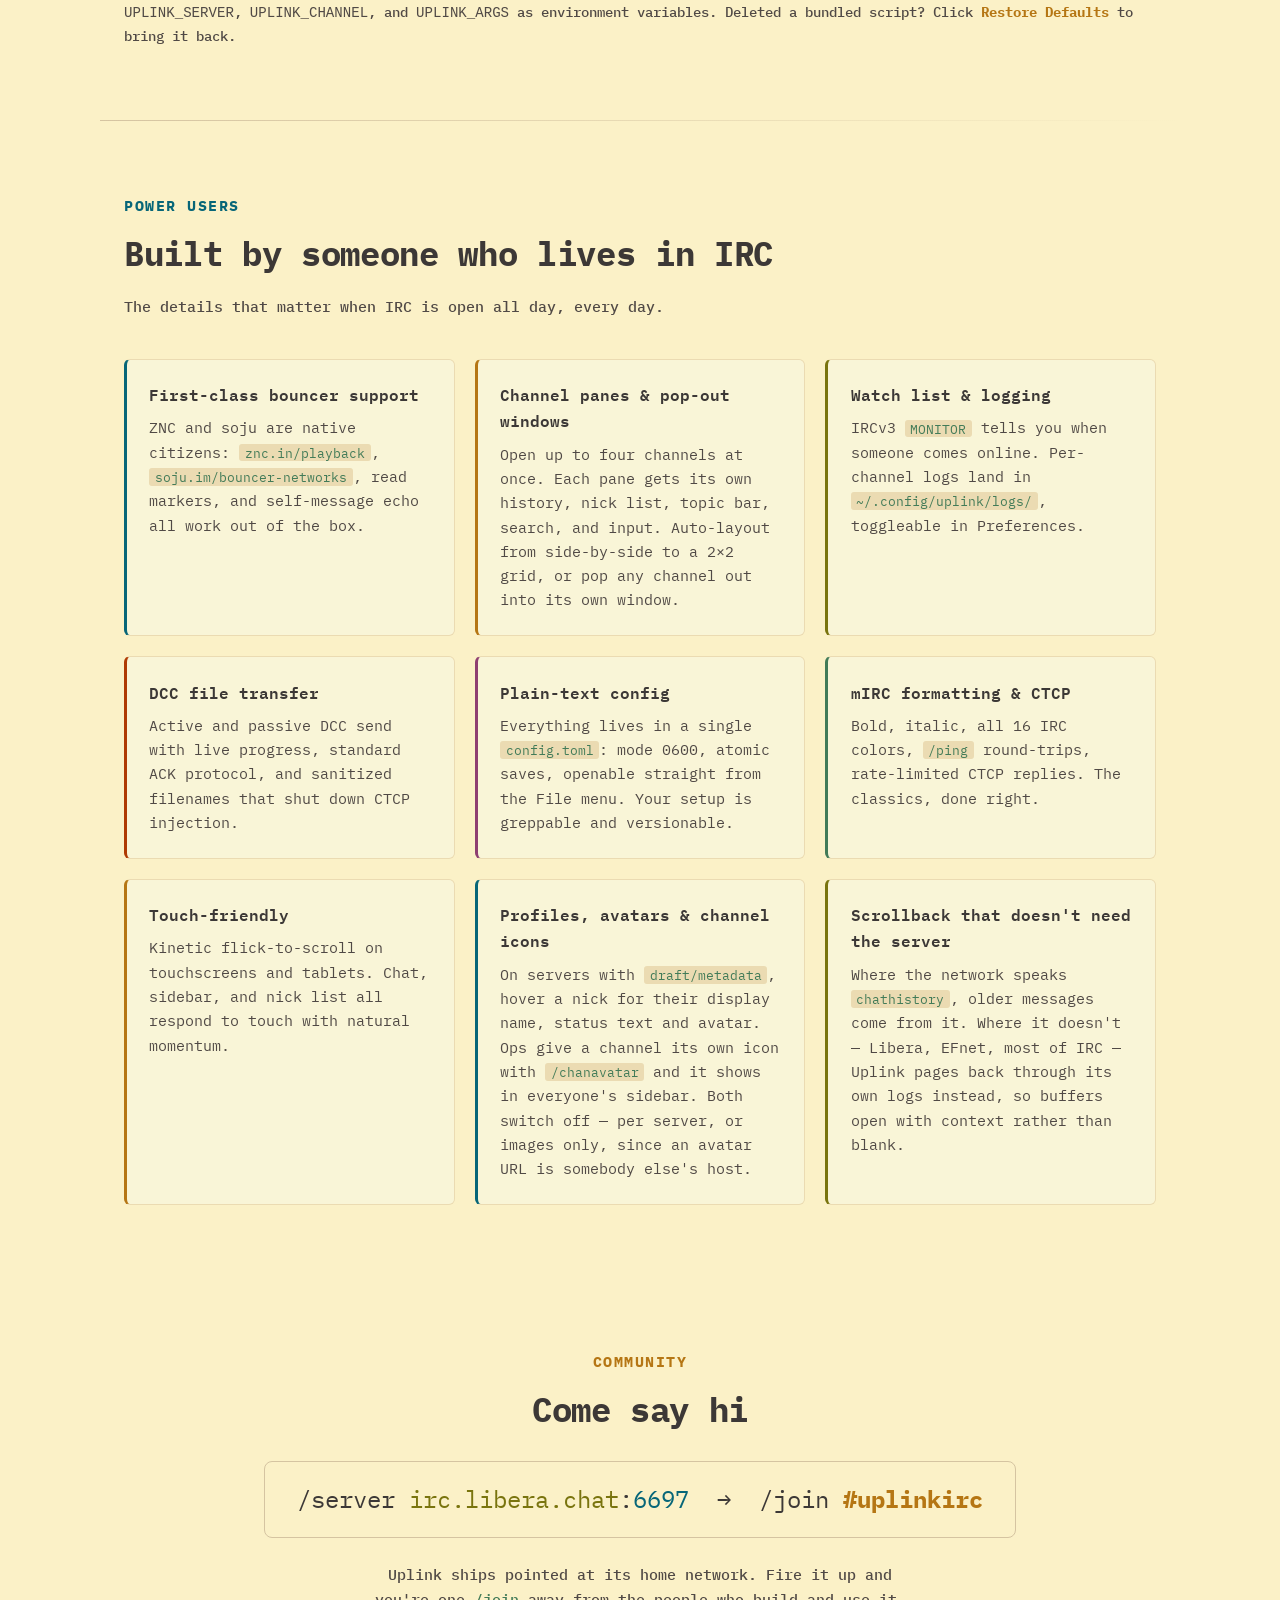
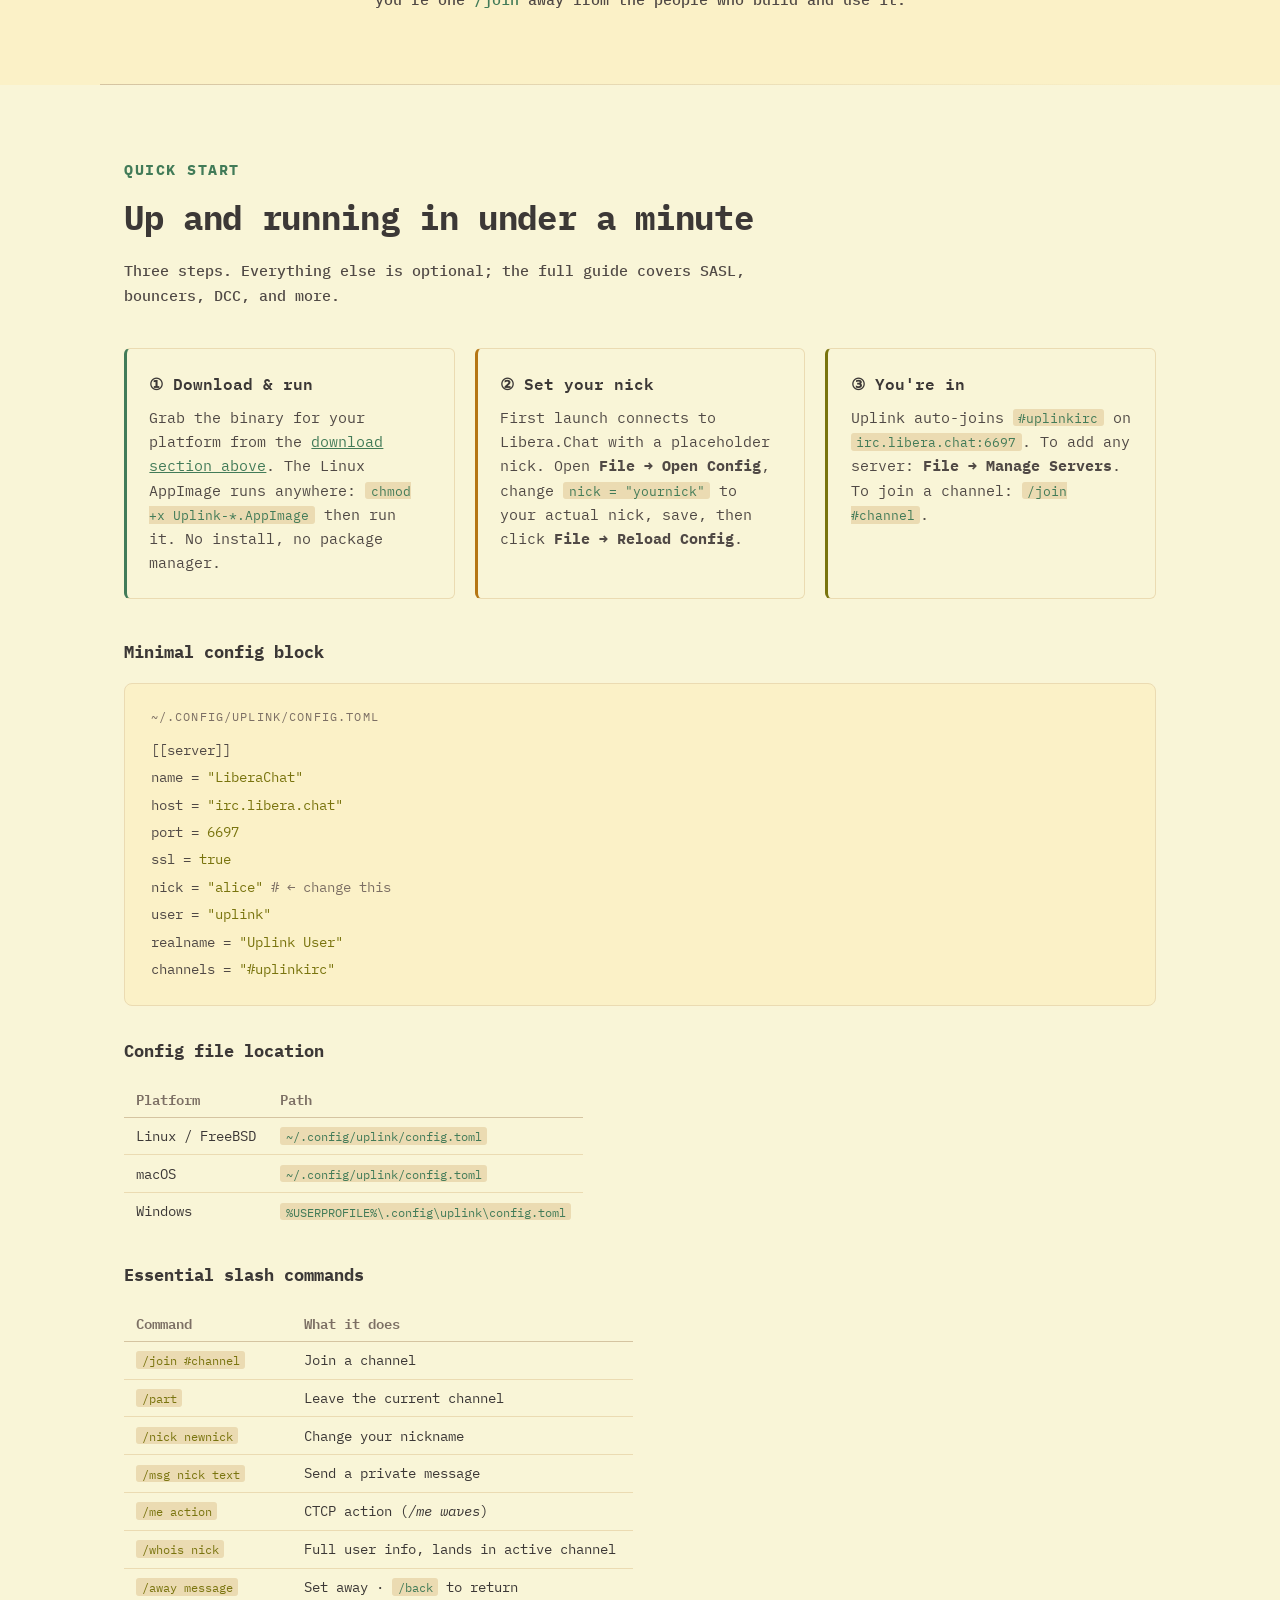
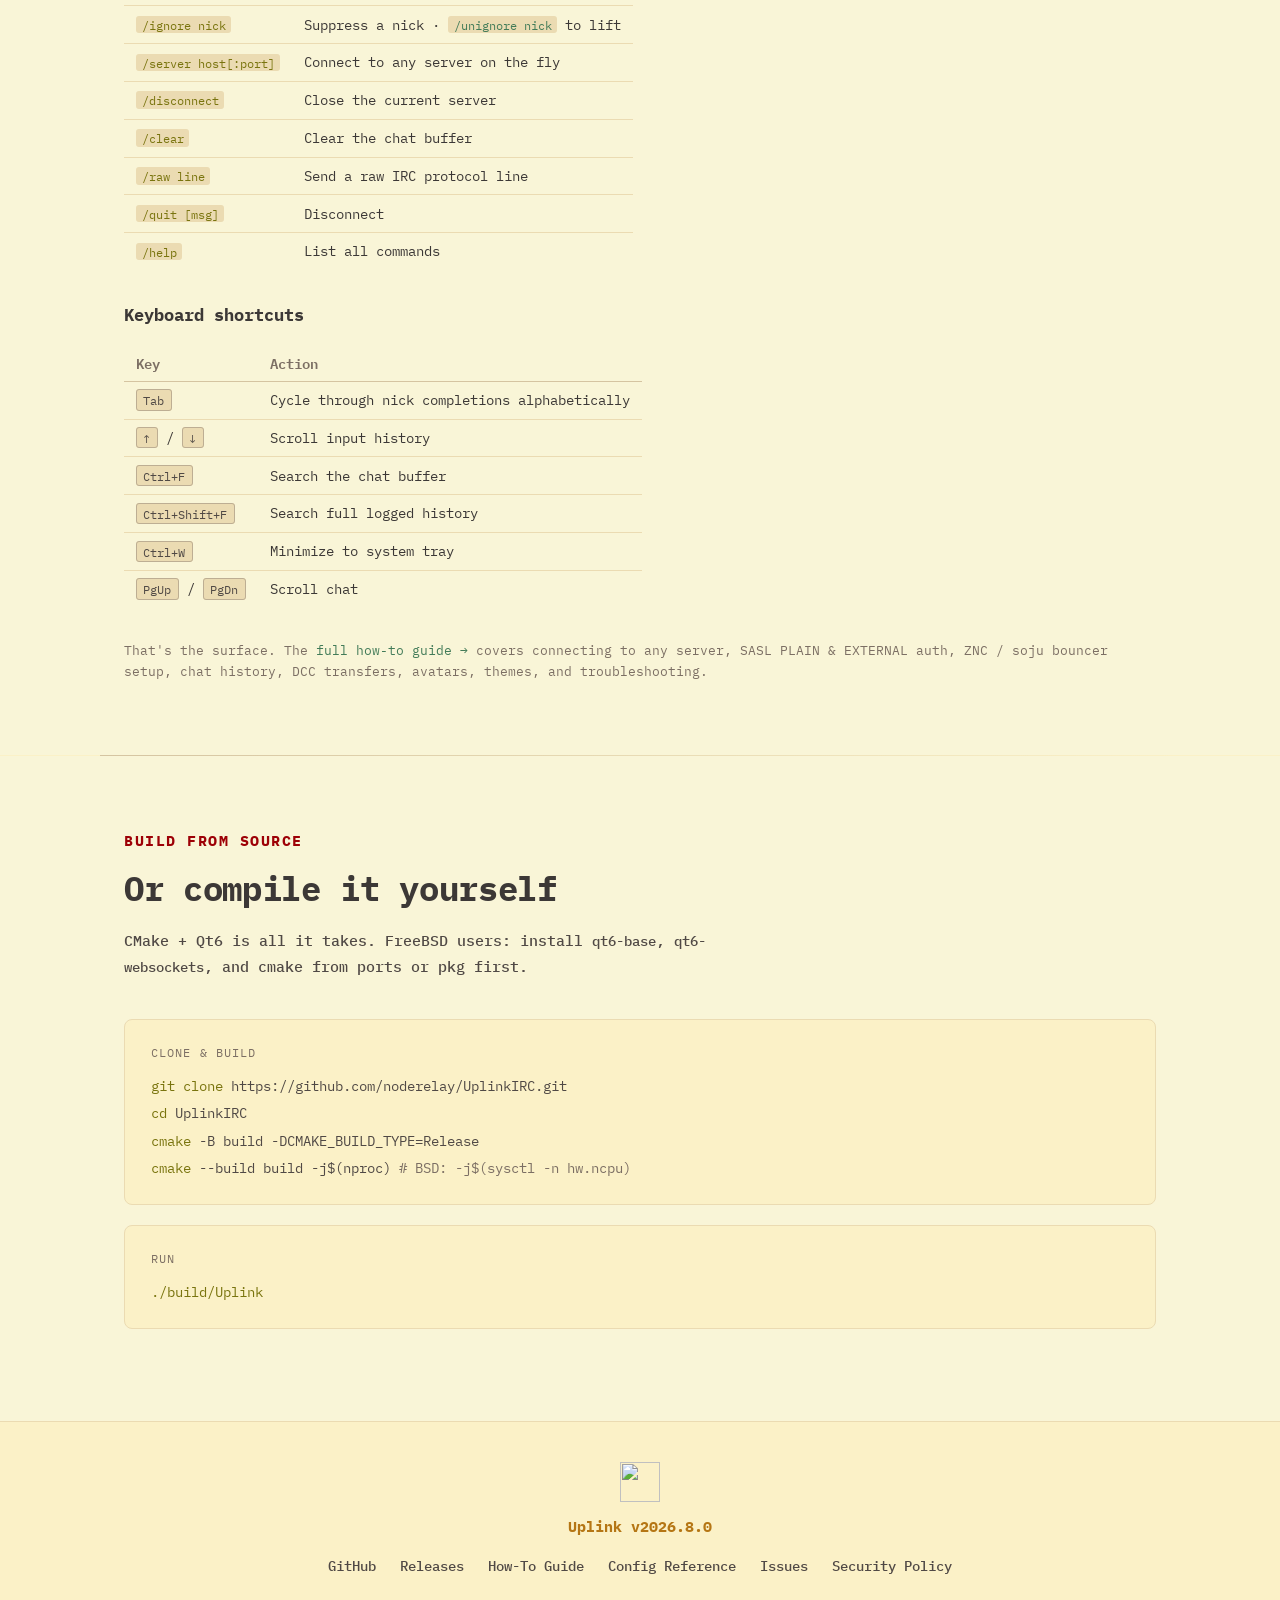
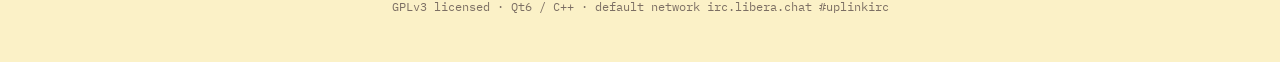
==== commit 9e864ddb: "draft/persistence: read and set server-side always-on Ergo can keep an account present on the networ" ====
--- a/docs/index.html
+++ b/docs/index.html
@@ -531,6 +531,7 @@
       <span class="cap c-p">cap-notify</span>
       <span class="cap c-y">draft/read-marker</span>
       <span class="cap c-g">no-implicit-names</span>
+      <span class="cap c-b">draft/persistence</span>
     </div>
   </div>
 </section>
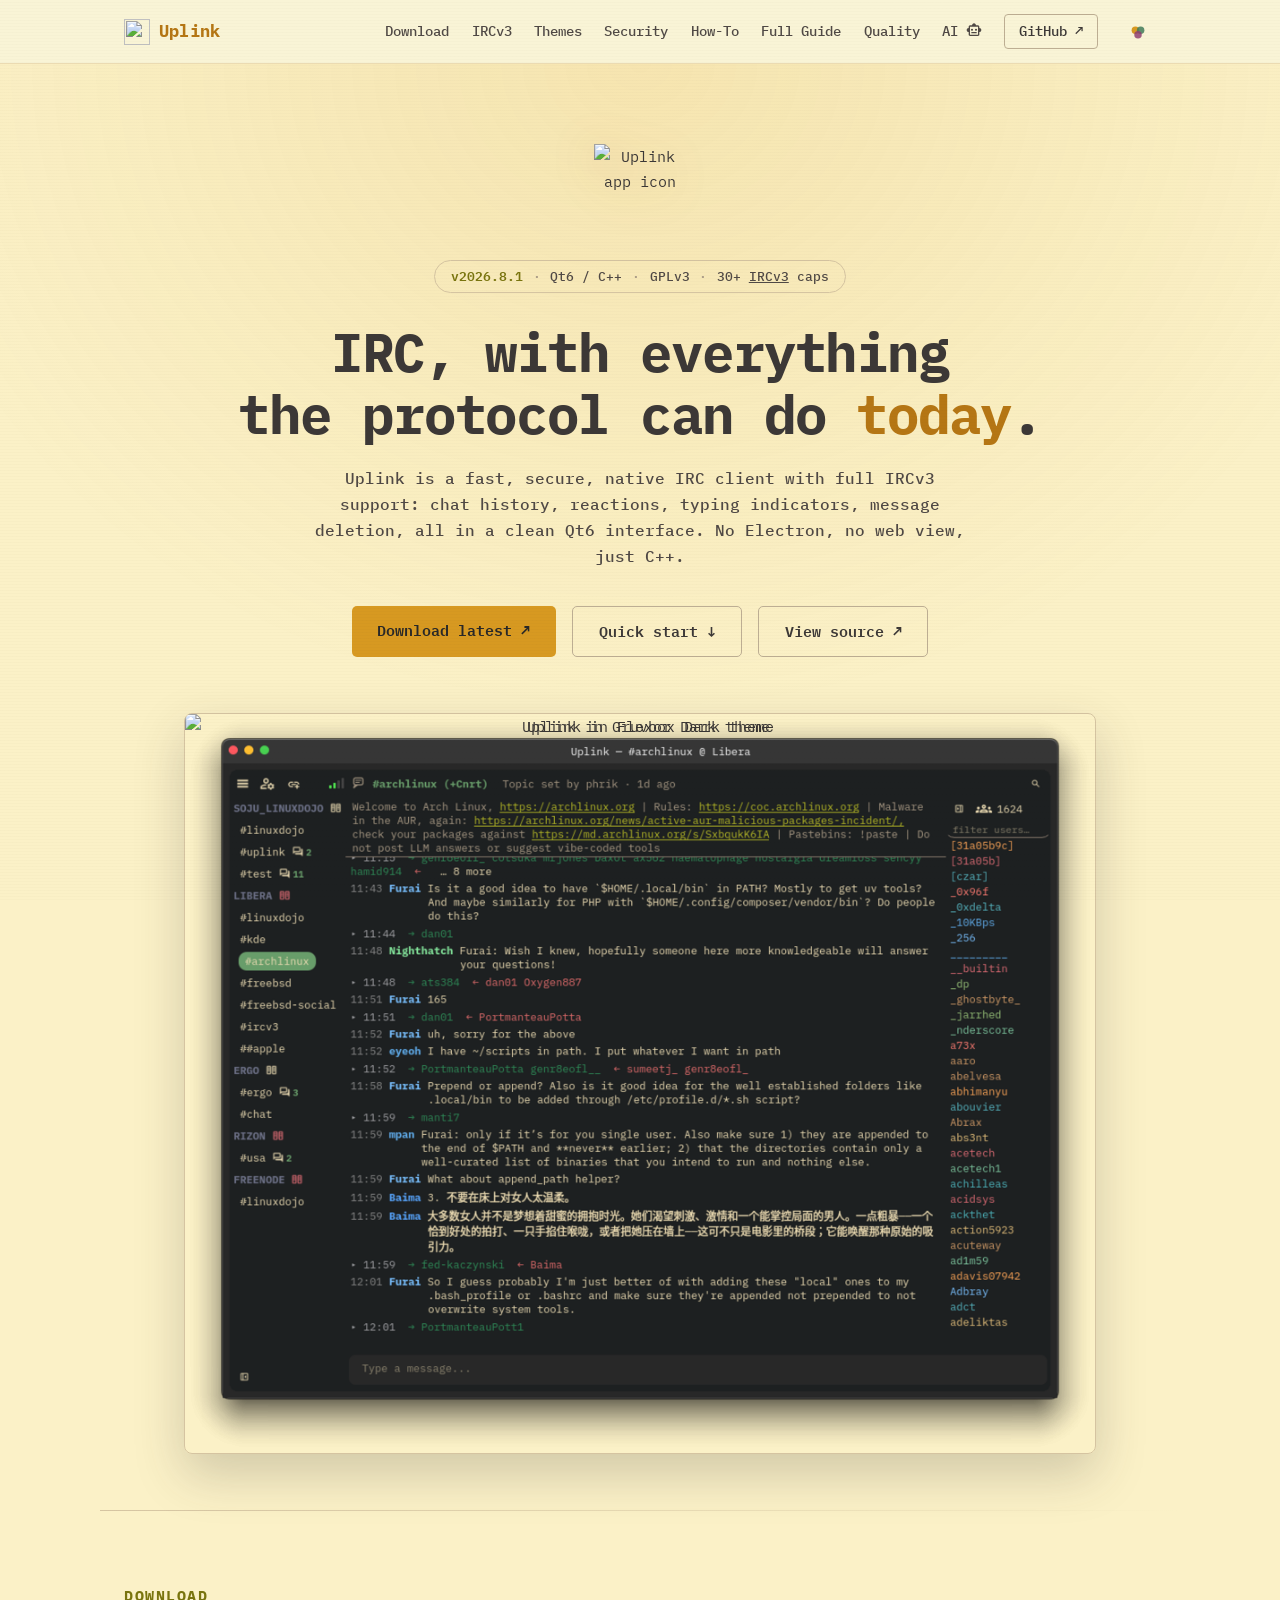
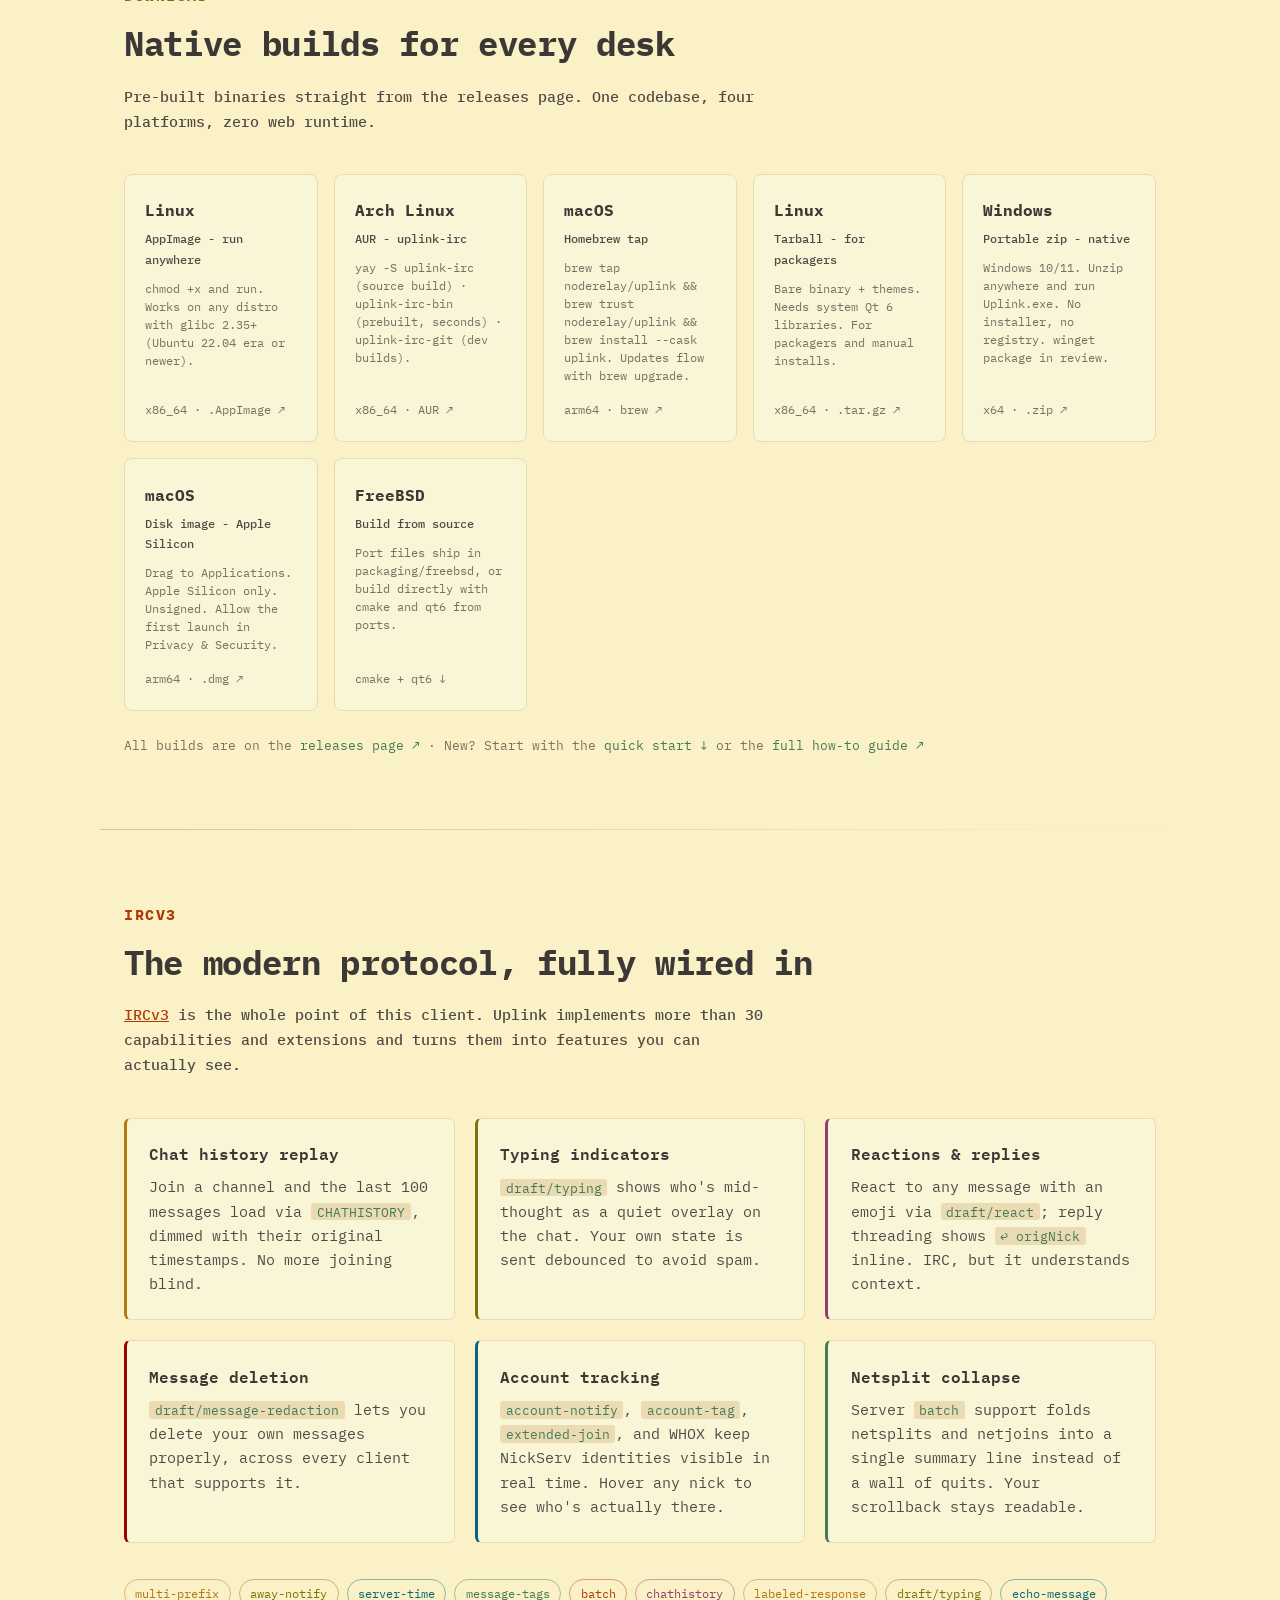
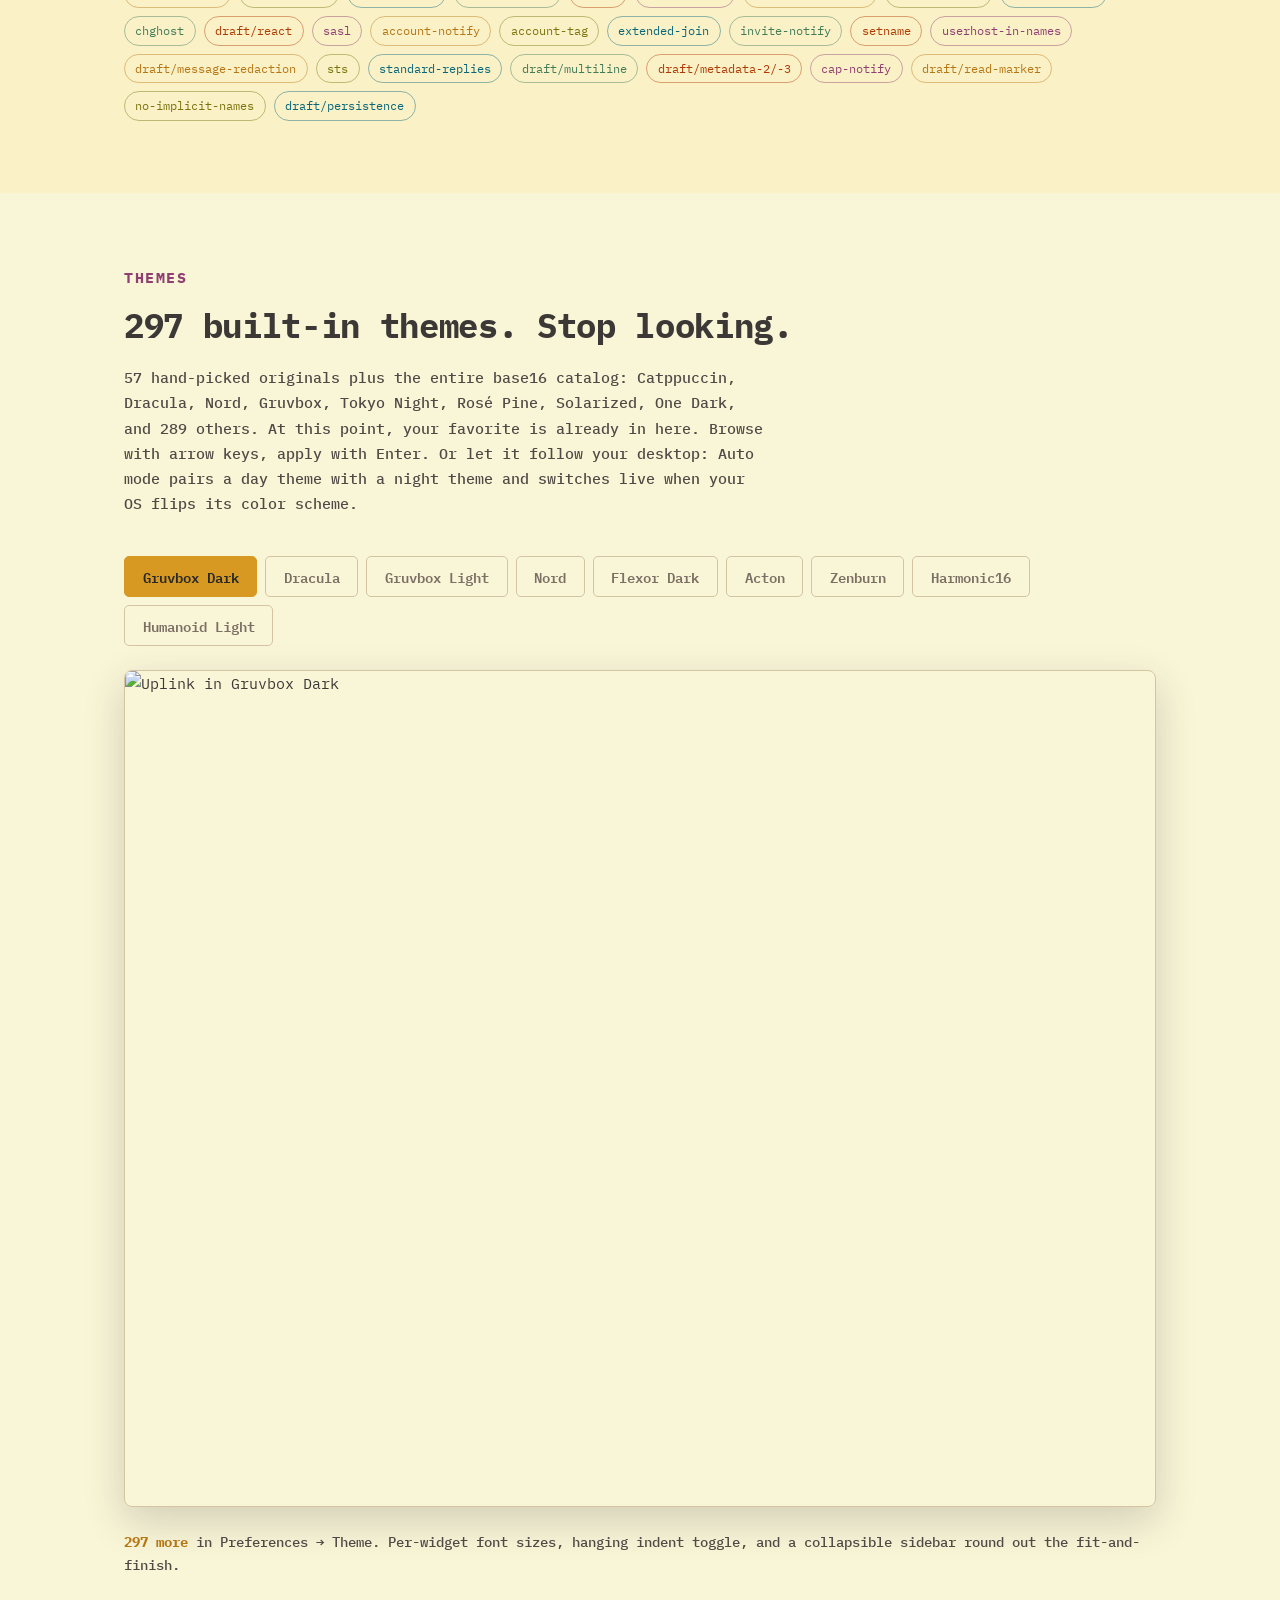
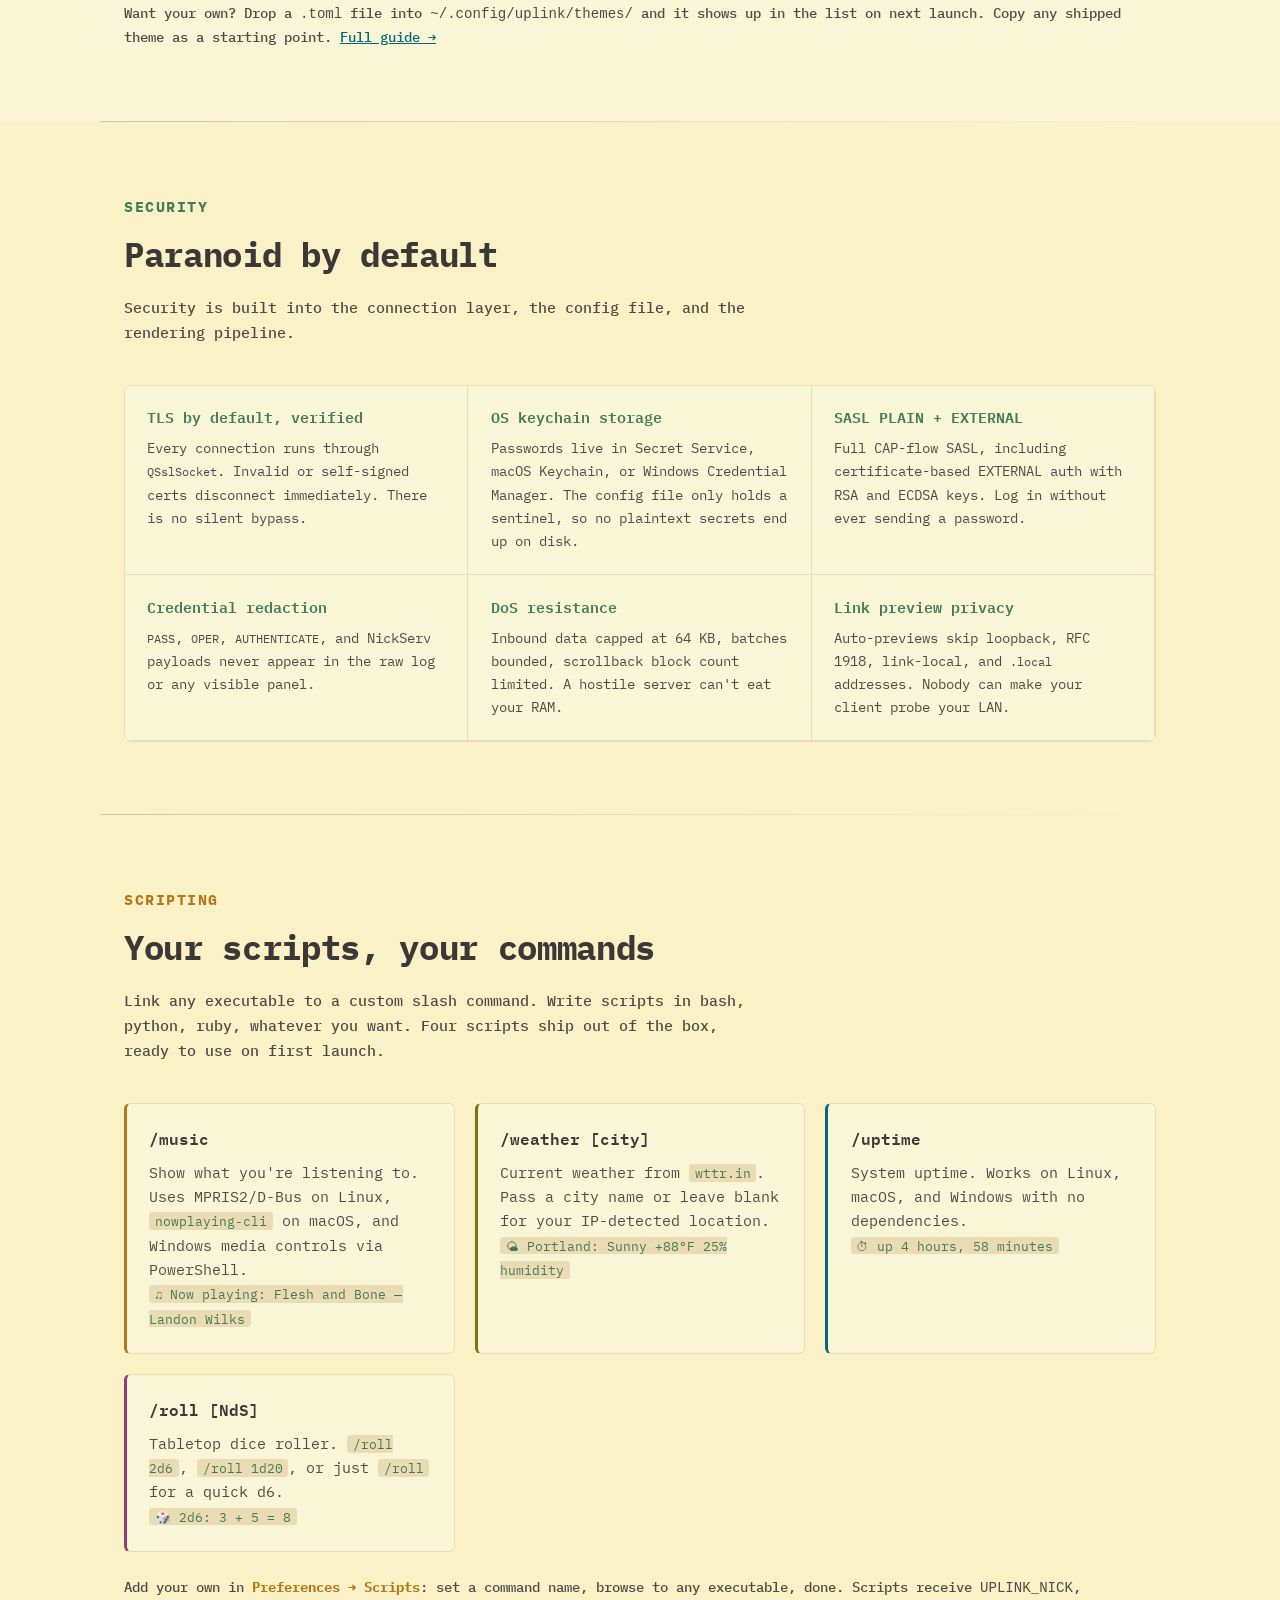
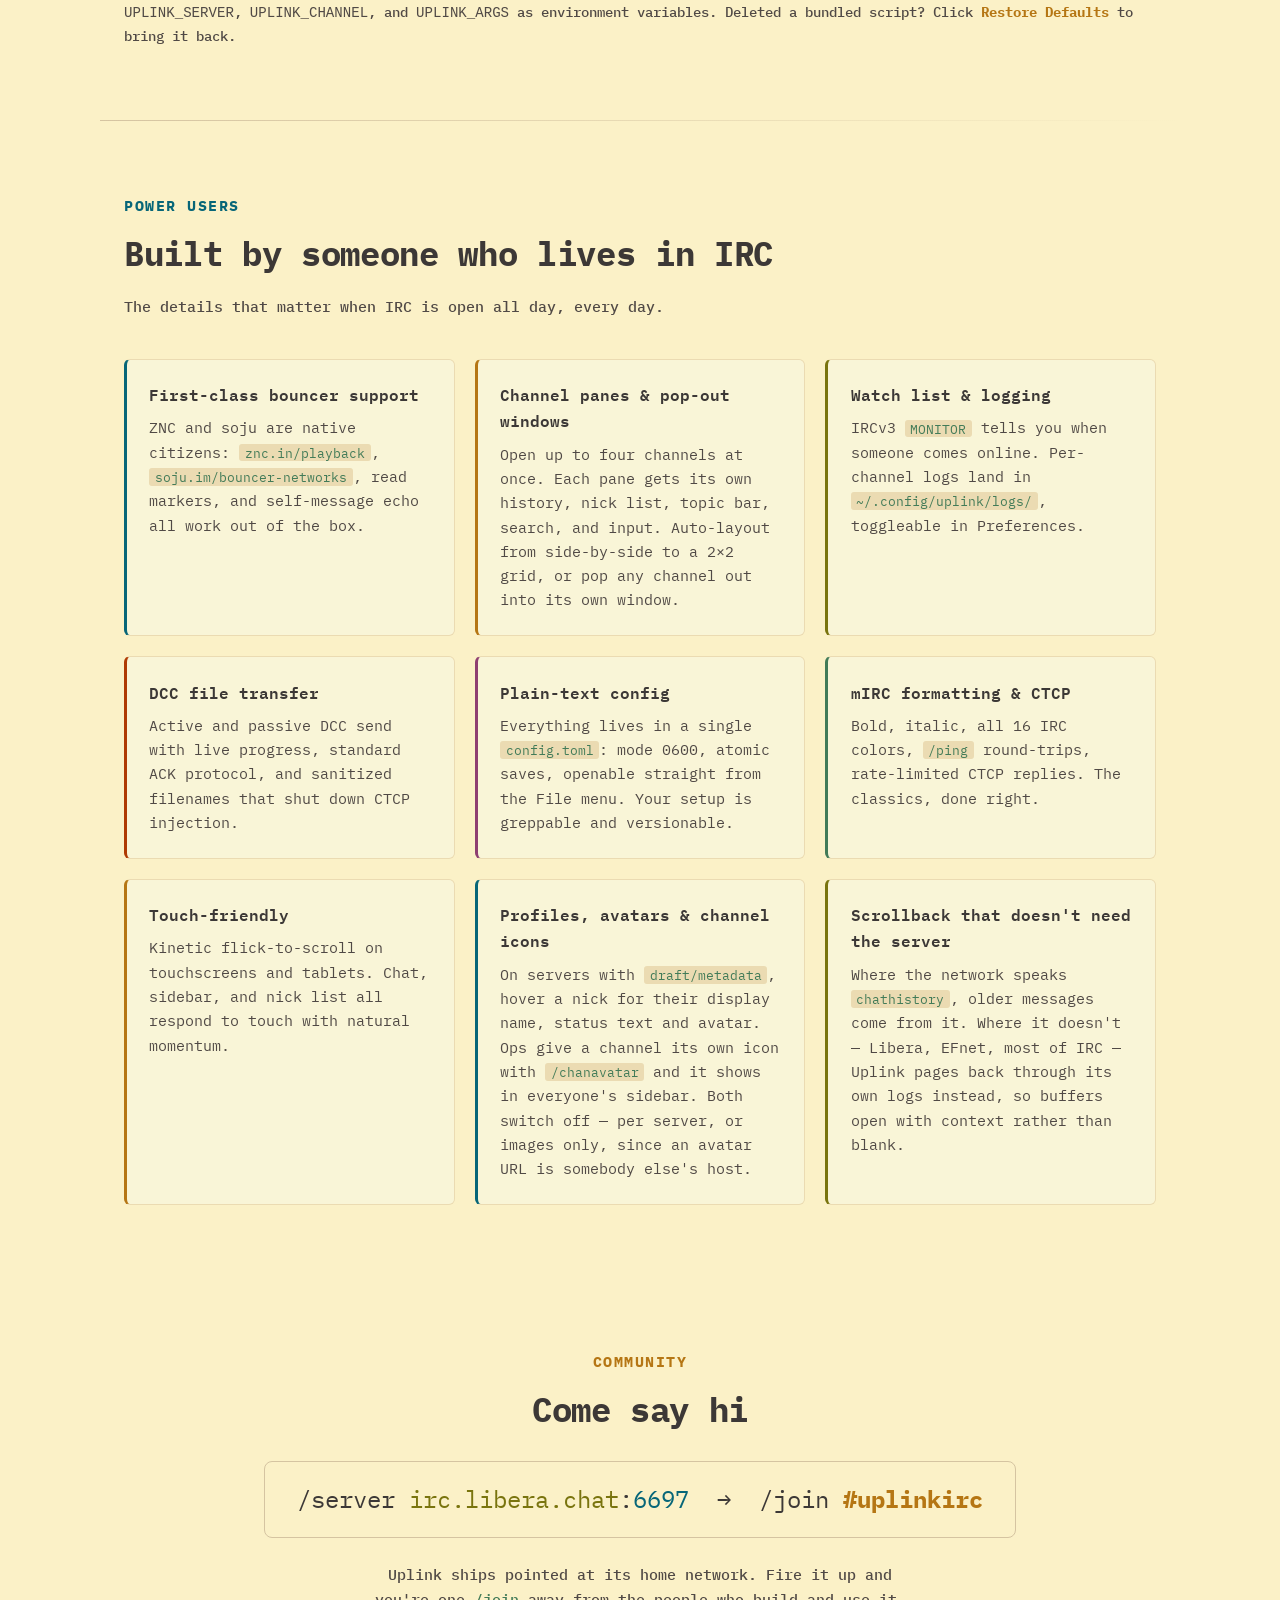
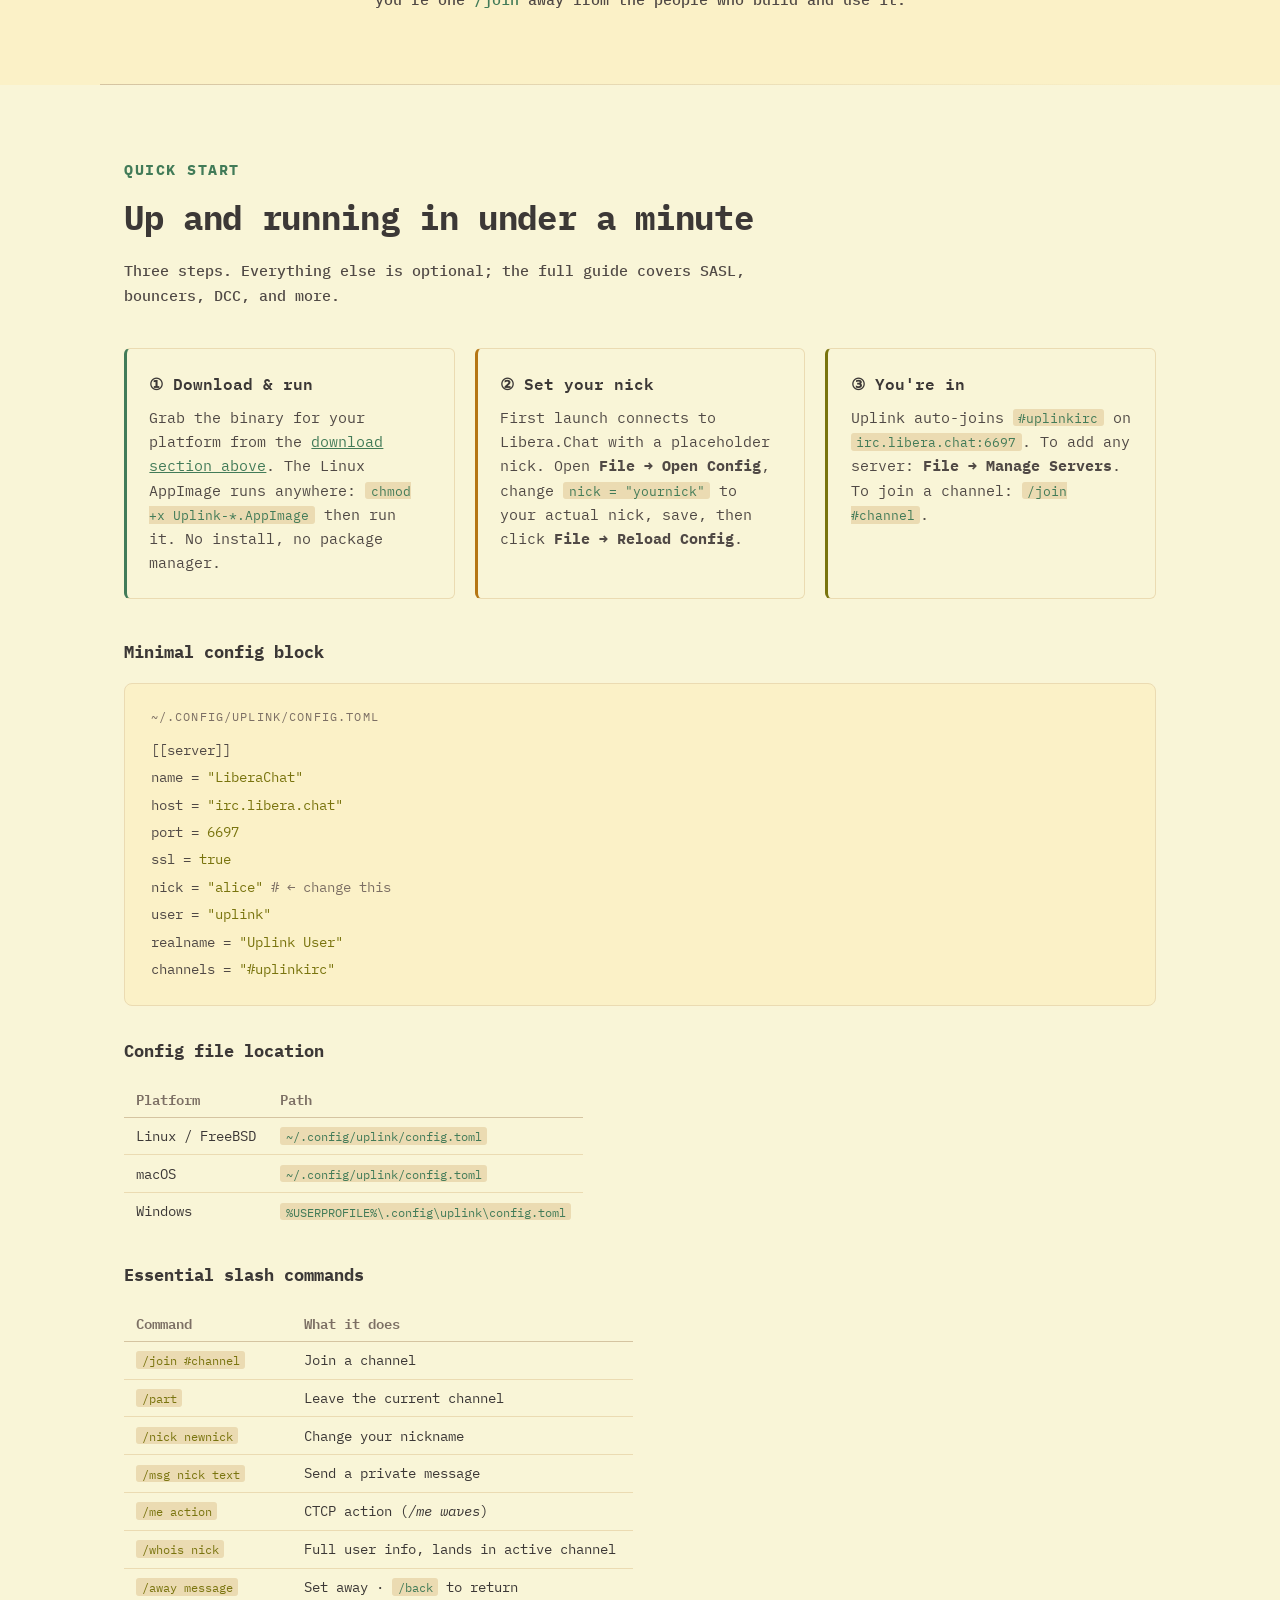
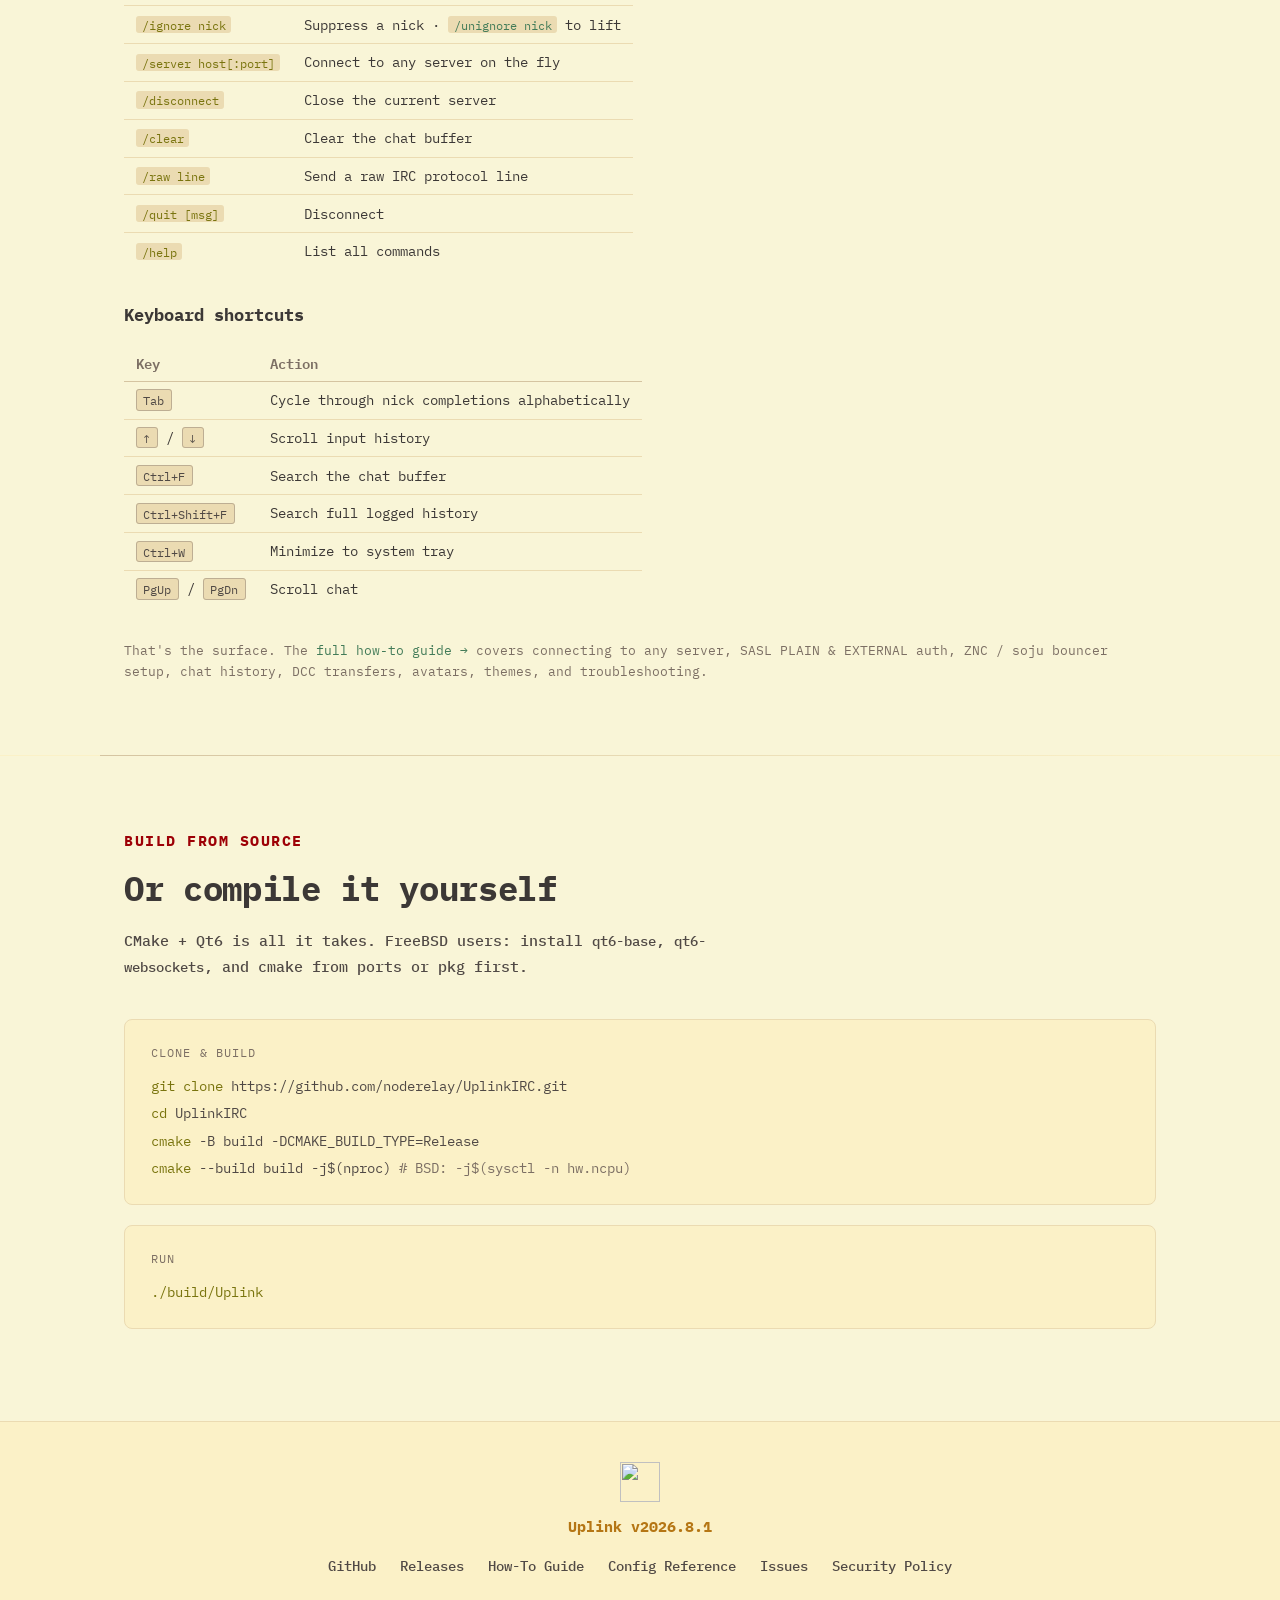
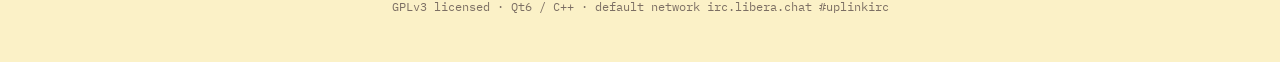
==== commit 09e0c8cd: "docs: bump download links to v2026.8.1" ====
--- a/docs/index.html
+++ b/docs/index.html
@@ -387,7 +387,7 @@
 <header>
   <div class="wrap">
     <img class="hero-icon" data-uplink-icon src="assets/uplink-icon-192.png" alt="Uplink app icon" width="92" height="92">
-    <div class="eyebrow"><b>v2026.8.0</b> <i>·</i> <span>Qt6 / C++</span> <i>·</i> <span>GPLv3</span> <i>·</i> <span>30+ <a href="https://ircv3.net/" style="color: inherit; text-decoration: underline;">IRCv3</a> caps</span></div>
+    <div class="eyebrow"><b>v2026.8.1</b> <i>·</i> <span>Qt6 / C++</span> <i>·</i> <span>GPLv3</span> <i>·</i> <span>30+ <a href="https://ircv3.net/" style="color: inherit; text-decoration: underline;">IRCv3</a> caps</span></div>
     <h1>IRC, with everything<br>the protocol can do <span class="hl">today</span>.</h1>
     <p class="hero-sub">
       Uplink is a fast, secure, native IRC client with full IRCv3 support:
@@ -421,7 +421,7 @@
       <p>Pre-built binaries straight from the releases page. One codebase, four platforms, zero web runtime.</p>
     </div>
     <div class="dl-grid">
-      <a class="dl-card" href="https://github.com/noderelay/UplinkIRC/releases/latest/download/Uplink-2026.8.0-x86_64.AppImage">
+      <a class="dl-card" href="https://github.com/noderelay/UplinkIRC/releases/latest/download/Uplink-2026.8.1-x86_64.AppImage">
         <div class="dl-os">Linux</div>
         <div class="dl-pkg">AppImage - run anywhere</div>
         <div class="note">chmod +x and run. Works on any distro with glibc 2.35+ (Ubuntu 22.04 era or newer).</div>
@@ -439,19 +439,19 @@
         <div class="note">brew tap noderelay/uplink && brew trust noderelay/uplink && brew install --cask uplink. Updates flow with brew upgrade.</div>
         <div class="dl-arch">arm64 · brew ↗</div>
       </a>
-      <a class="dl-card" href="https://github.com/noderelay/UplinkIRC/releases/latest/download/Uplink-v2026.8.0-linux-x86_64.tar.gz">
+      <a class="dl-card" href="https://github.com/noderelay/UplinkIRC/releases/latest/download/Uplink-v2026.8.1-linux-x86_64.tar.gz">
         <div class="dl-os">Linux</div>
         <div class="dl-pkg">Tarball - for packagers</div>
         <div class="note">Bare binary + themes. Needs system Qt 6 libraries. For packagers and manual installs.</div>
         <div class="dl-arch">x86_64 · .tar.gz ↗</div>
       </a>
-      <a class="dl-card" href="https://github.com/noderelay/UplinkIRC/releases/latest/download/Uplink-v2026.8.0-windows-x64.zip">
+      <a class="dl-card" href="https://github.com/noderelay/UplinkIRC/releases/latest/download/Uplink-v2026.8.1-windows-x64.zip">
         <div class="dl-os">Windows</div>
         <div class="dl-pkg">Portable zip - native</div>
         <div class="note">Windows 10/11. Unzip anywhere and run Uplink.exe. No installer, no registry. winget package in review.</div>
         <div class="dl-arch">x64 · .zip ↗</div>
       </a>
-      <a class="dl-card" href="https://github.com/noderelay/UplinkIRC/releases/latest/download/Uplink-v2026.8.0-macos-arm64.dmg">
+      <a class="dl-card" href="https://github.com/noderelay/UplinkIRC/releases/latest/download/Uplink-v2026.8.1-macos-arm64.dmg">
         <div class="dl-os">macOS</div>
         <div class="dl-pkg">Disk image - Apple Silicon</div>
         <div class="note">Drag to Applications. Apple Silicon only. Unsigned. Allow the first launch in Privacy &amp; Security.</div>
@@ -821,7 +821,7 @@
 <footer>
   <div class="wrap">
     <img data-uplink-icon src="assets/uplink-icon-192.png" alt="" width="40" height="40" style="display:block; margin: 0 auto 0.75rem;">
-    <div class="footer-logo">Uplink v2026.8.0</div>
+    <div class="footer-logo">Uplink v2026.8.1</div>
     <div class="footer-links">
       <a href="https://github.com/noderelay/UplinkIRC">GitHub</a>
       <a href="https://github.com/noderelay/UplinkIRC/releases">Releases</a>
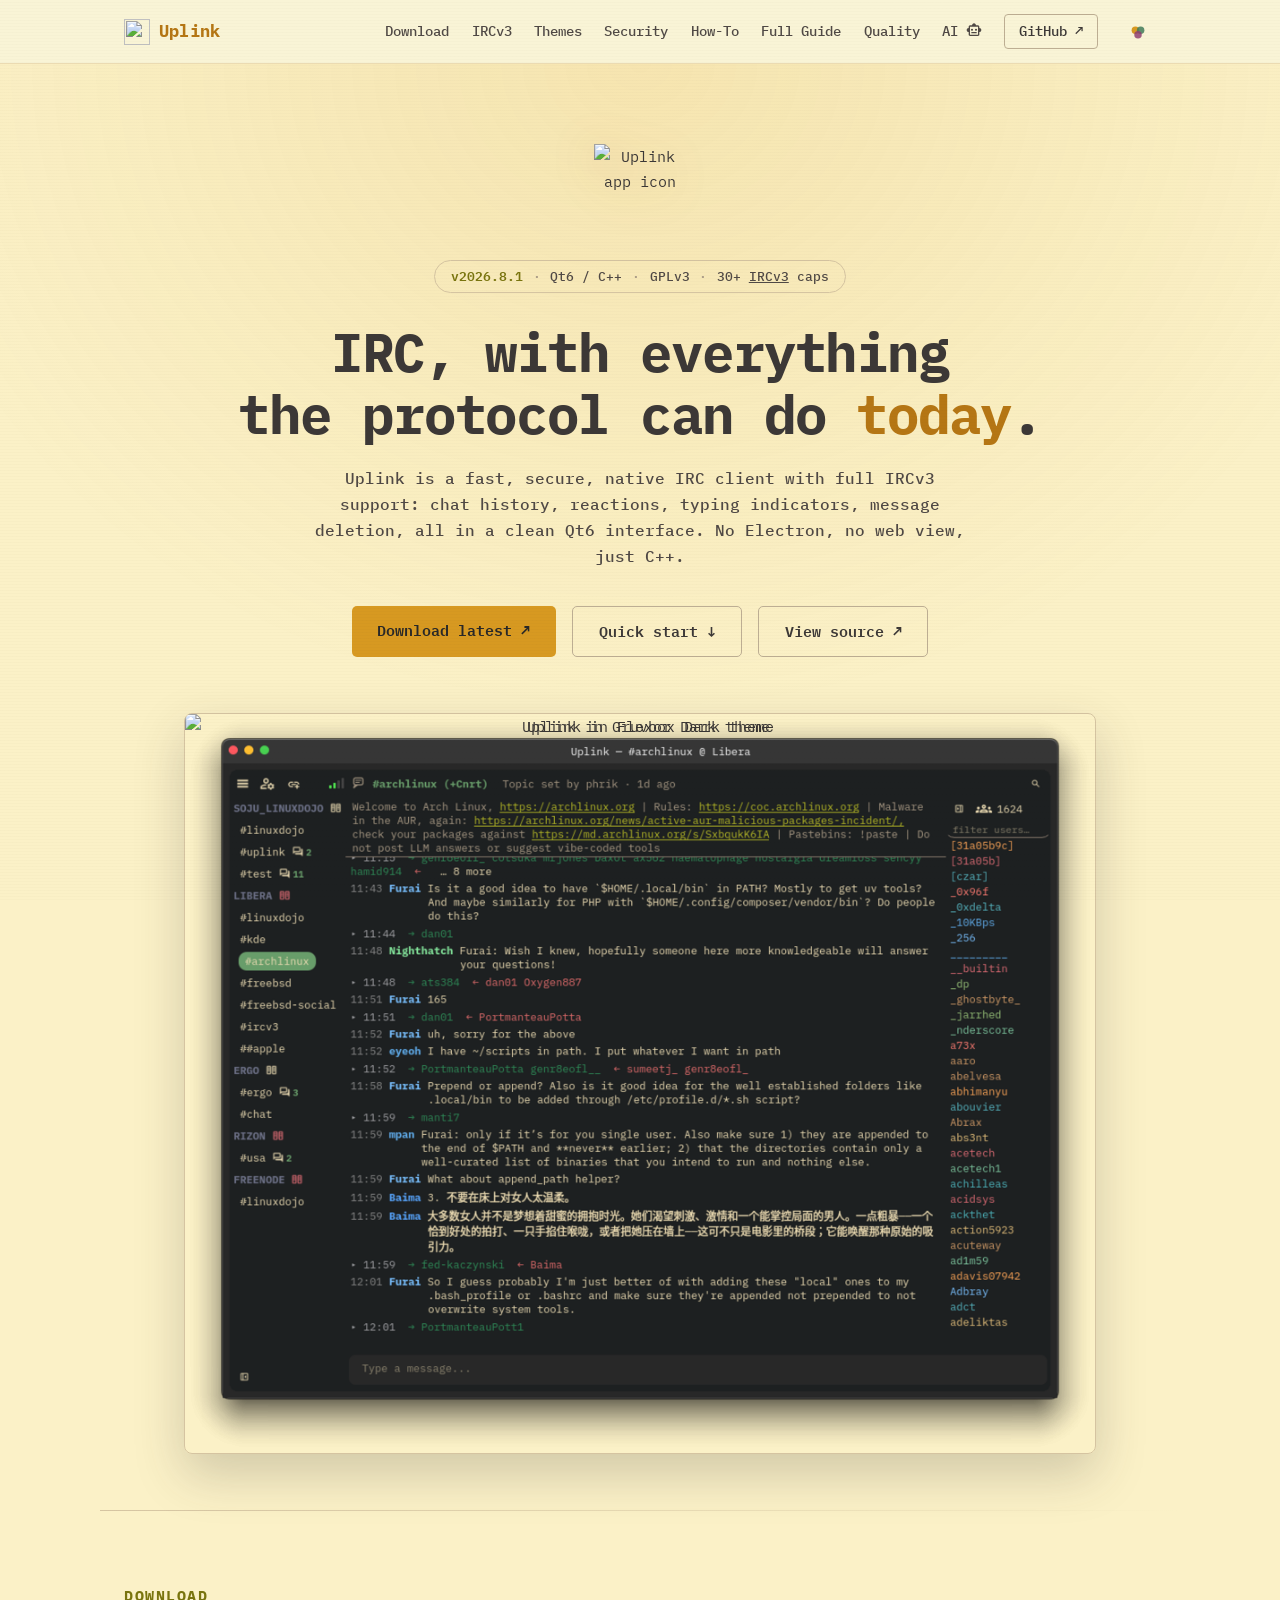
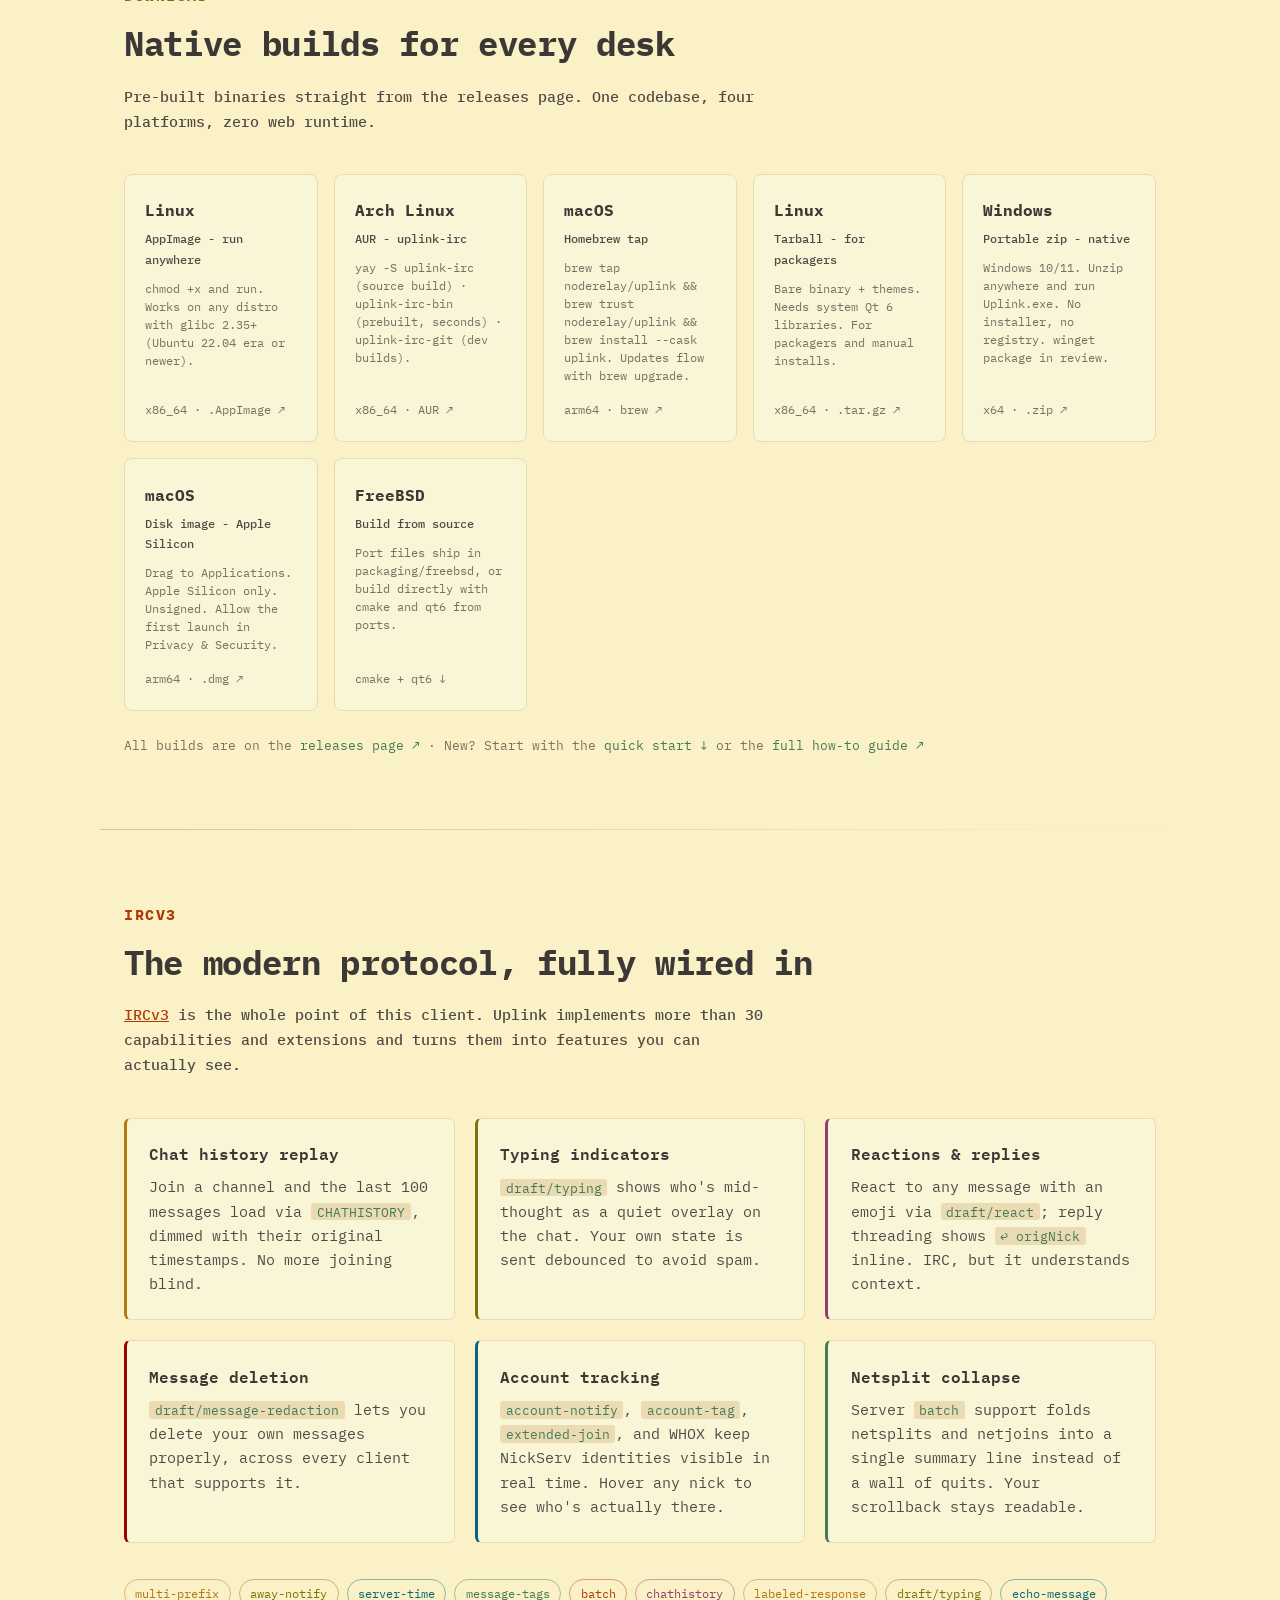
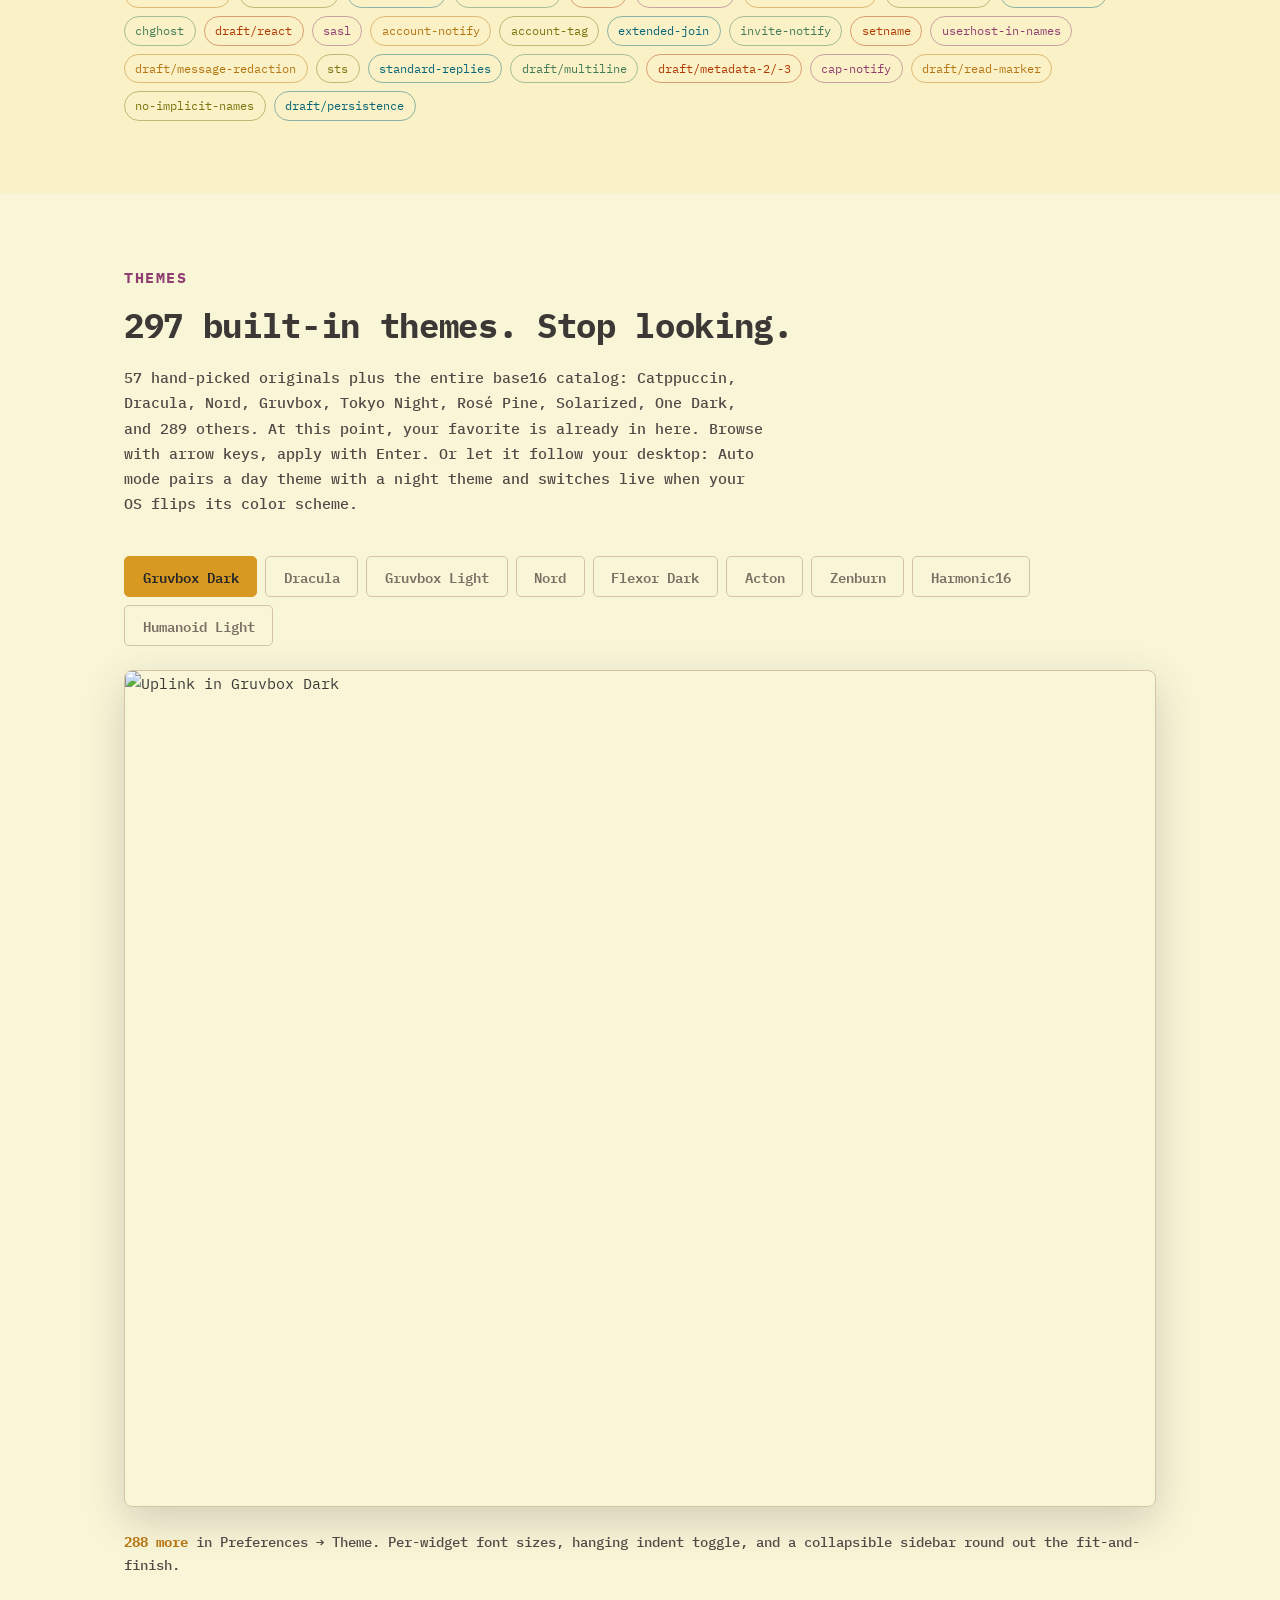
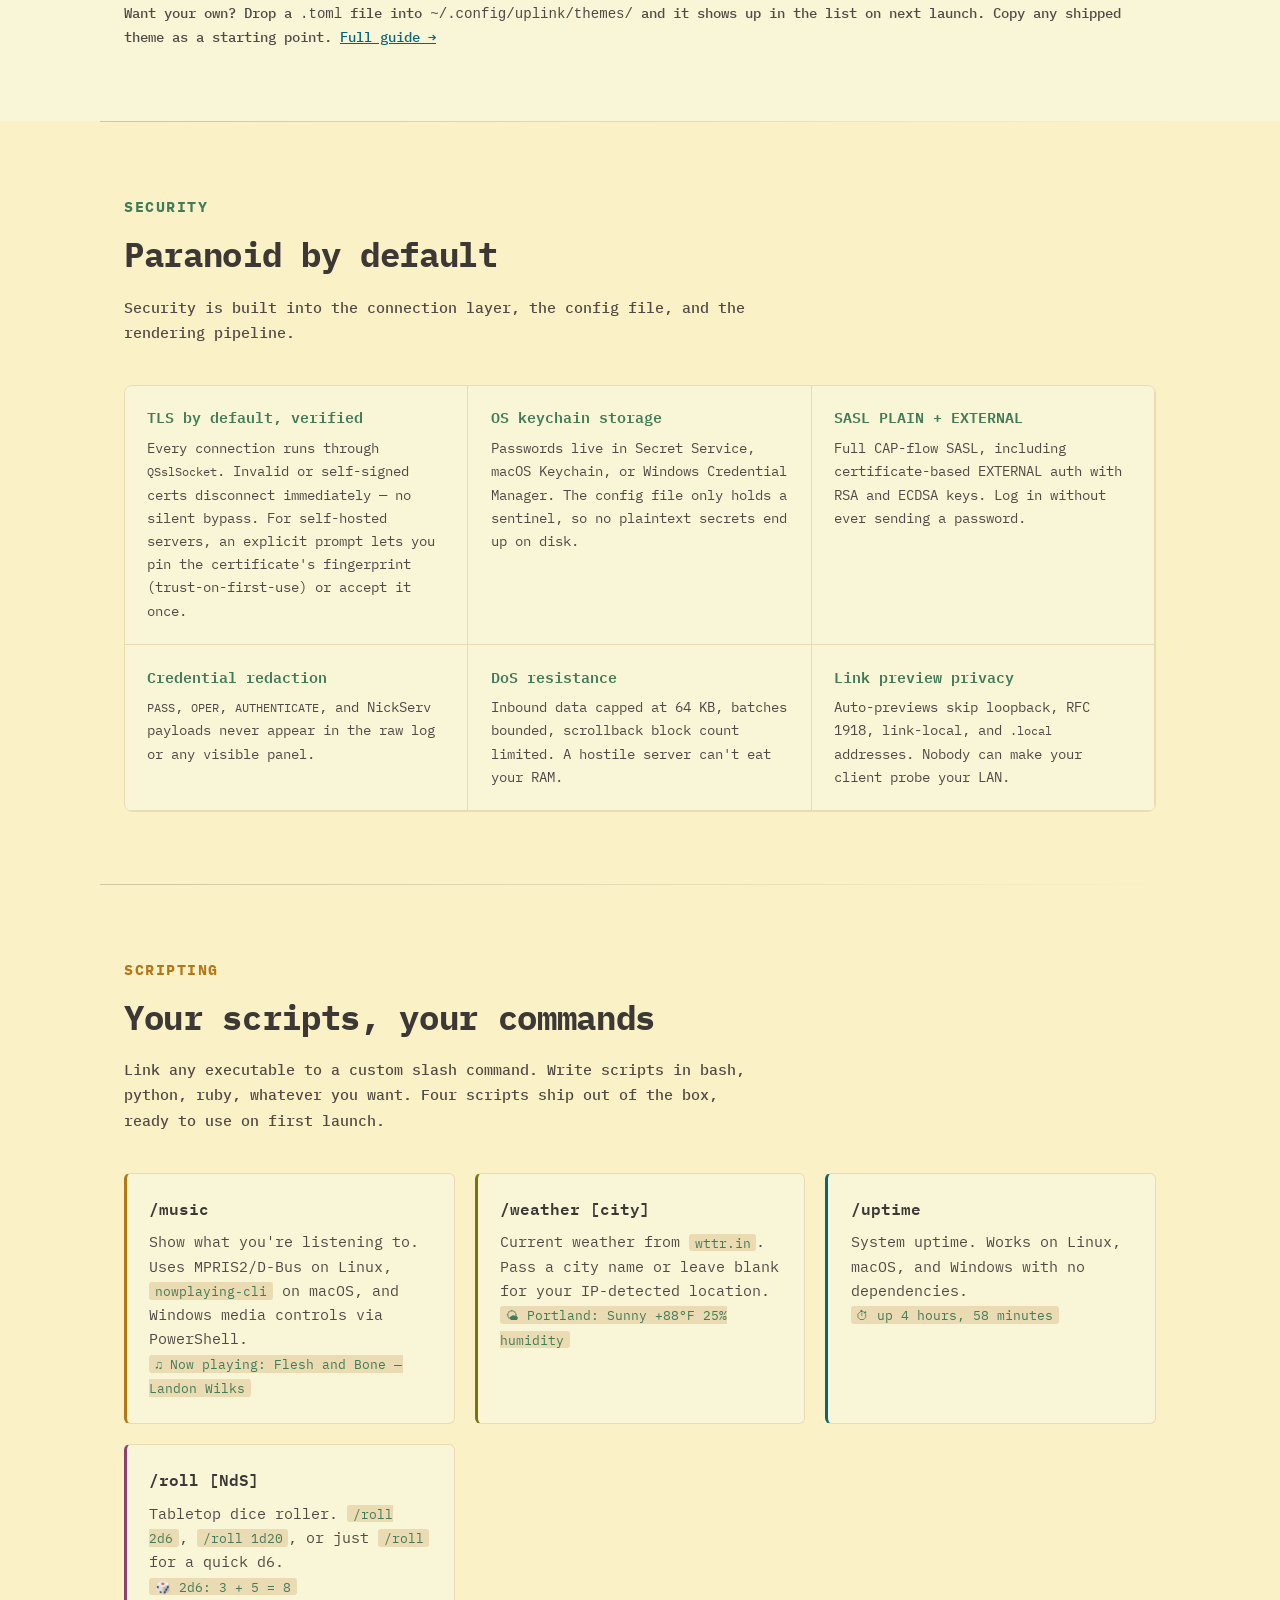
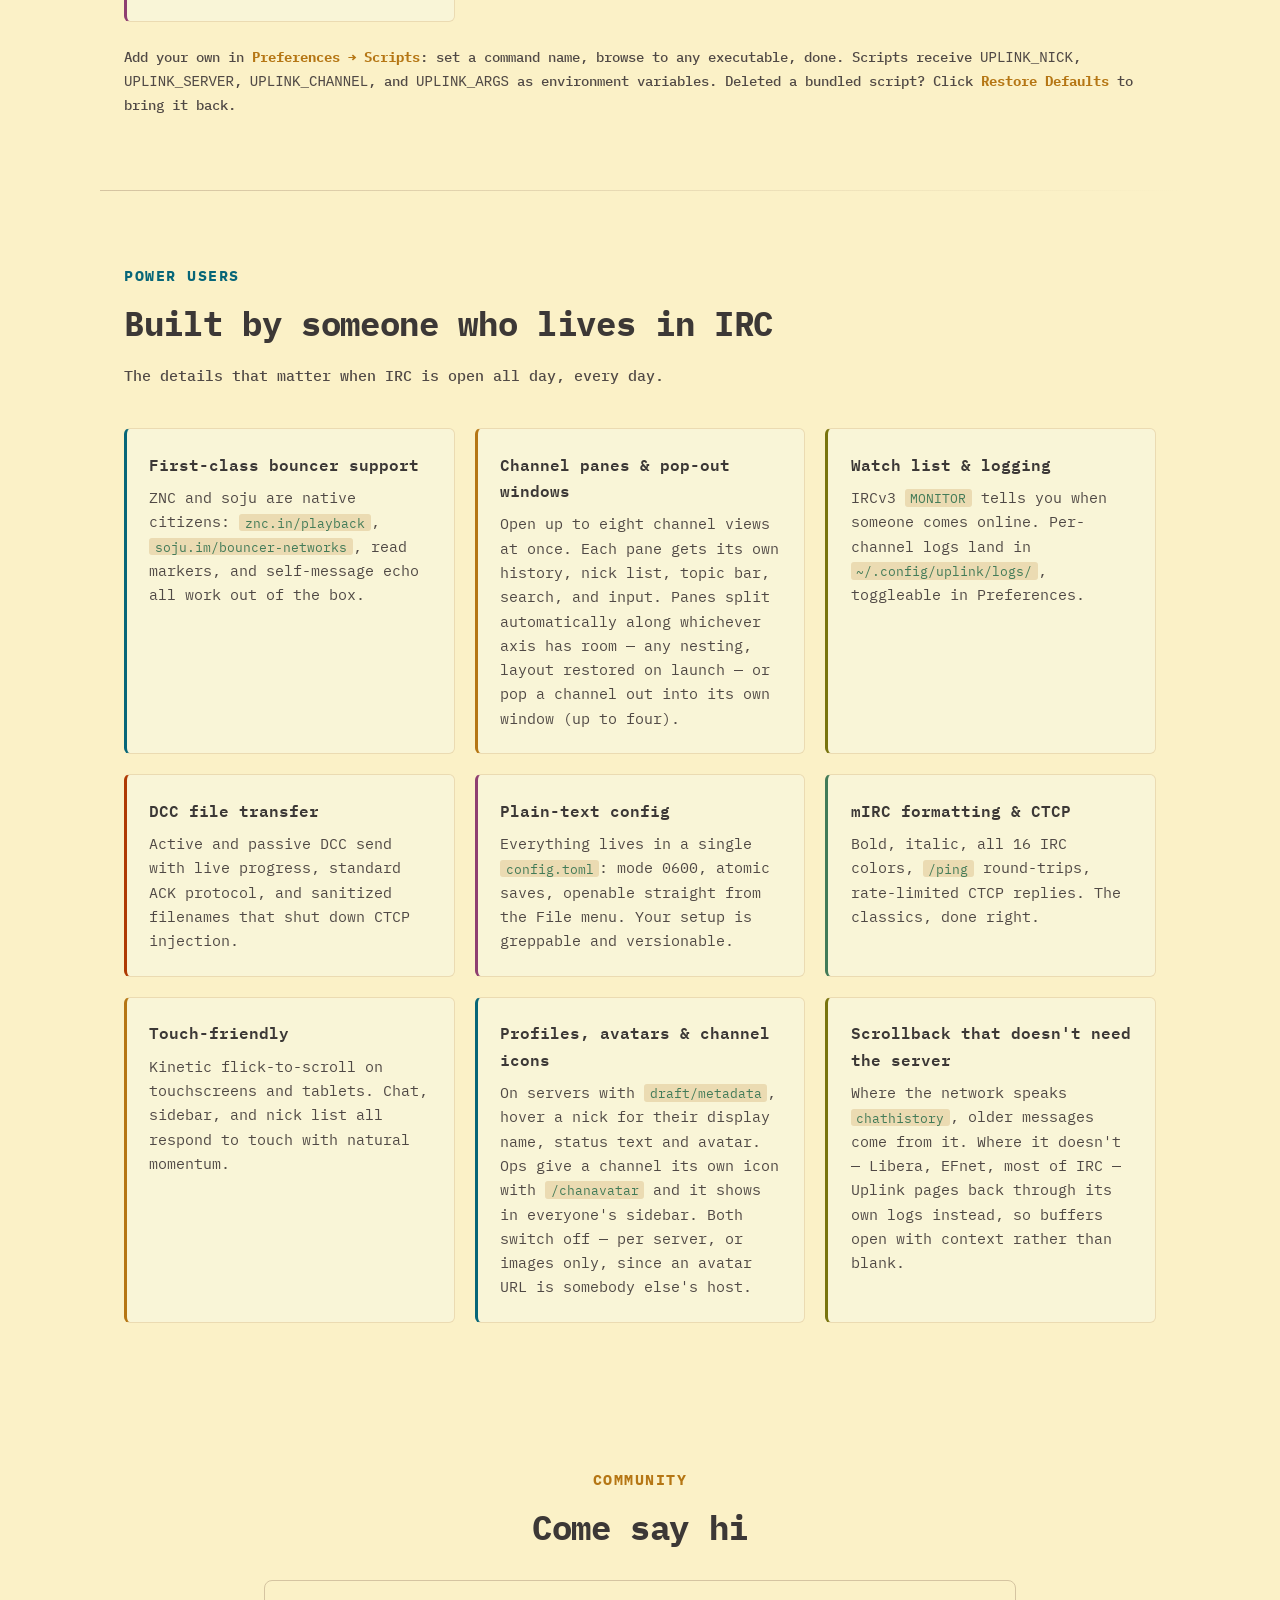
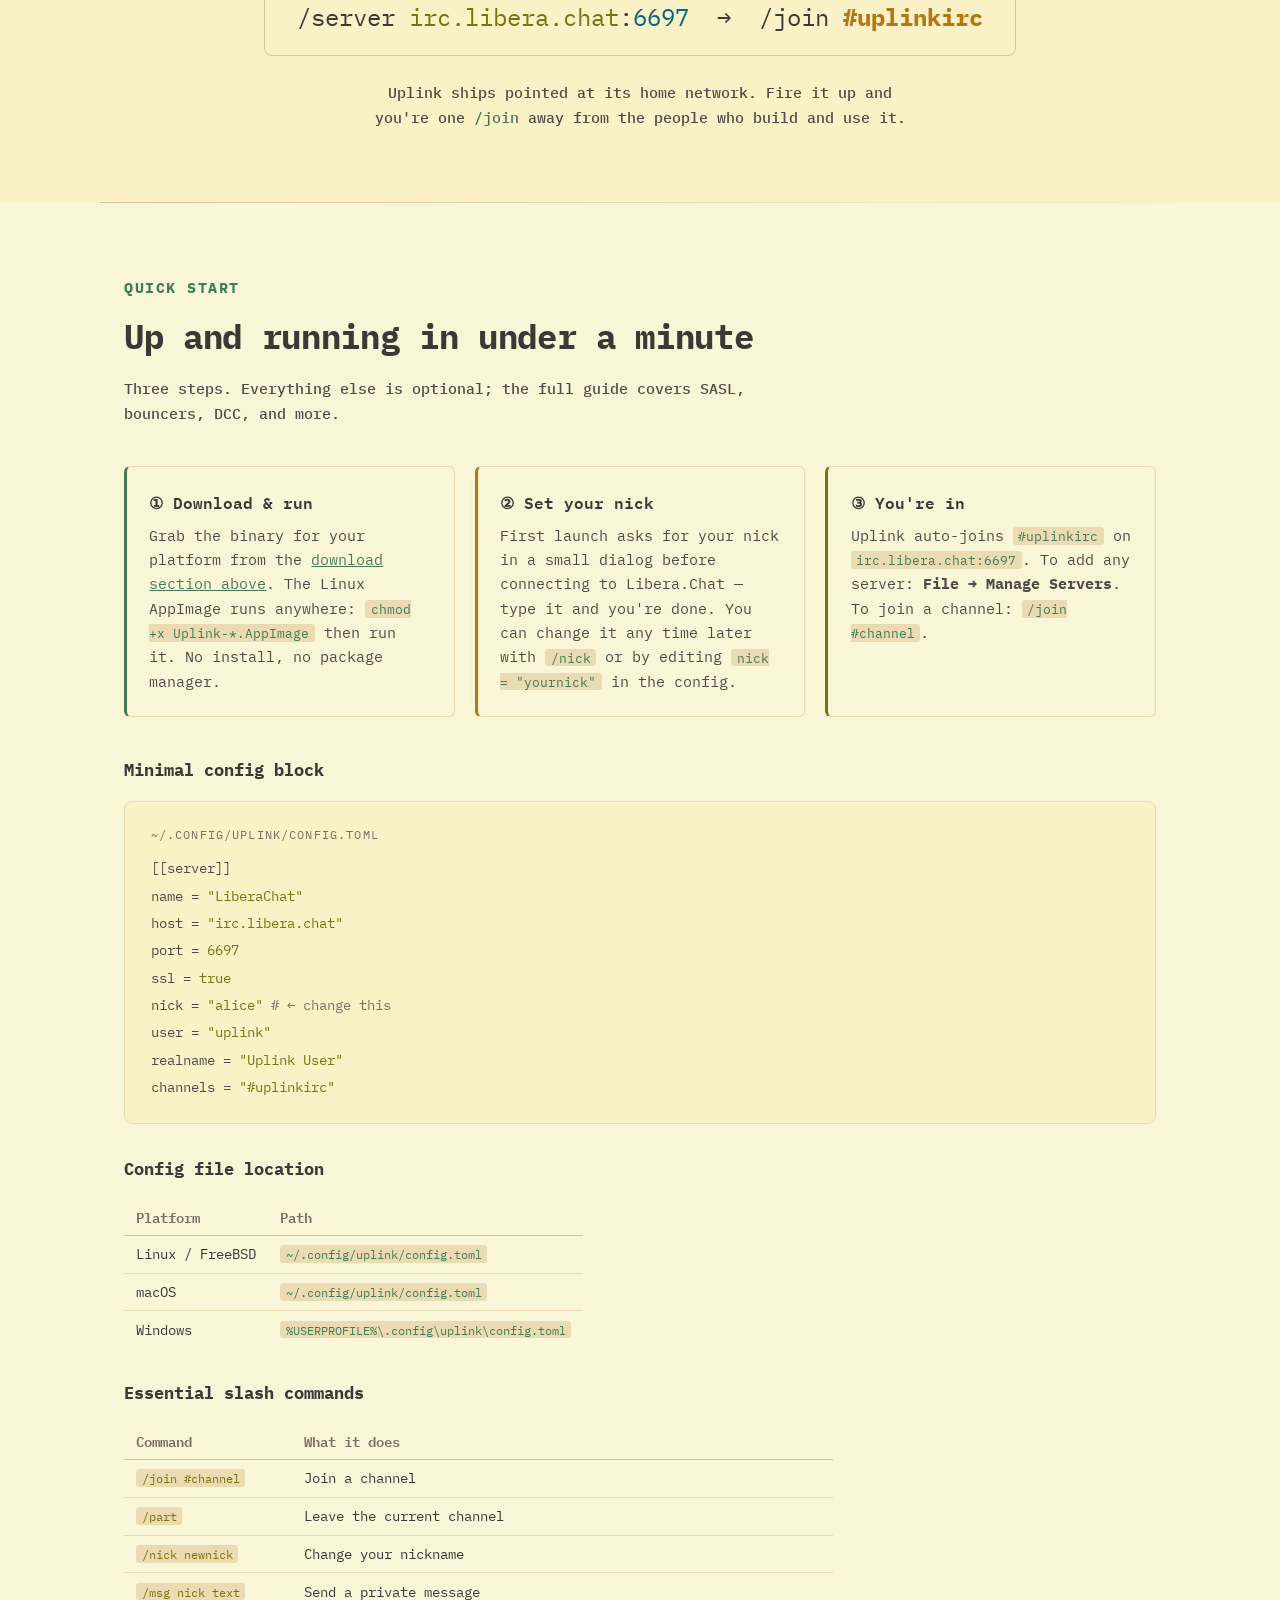
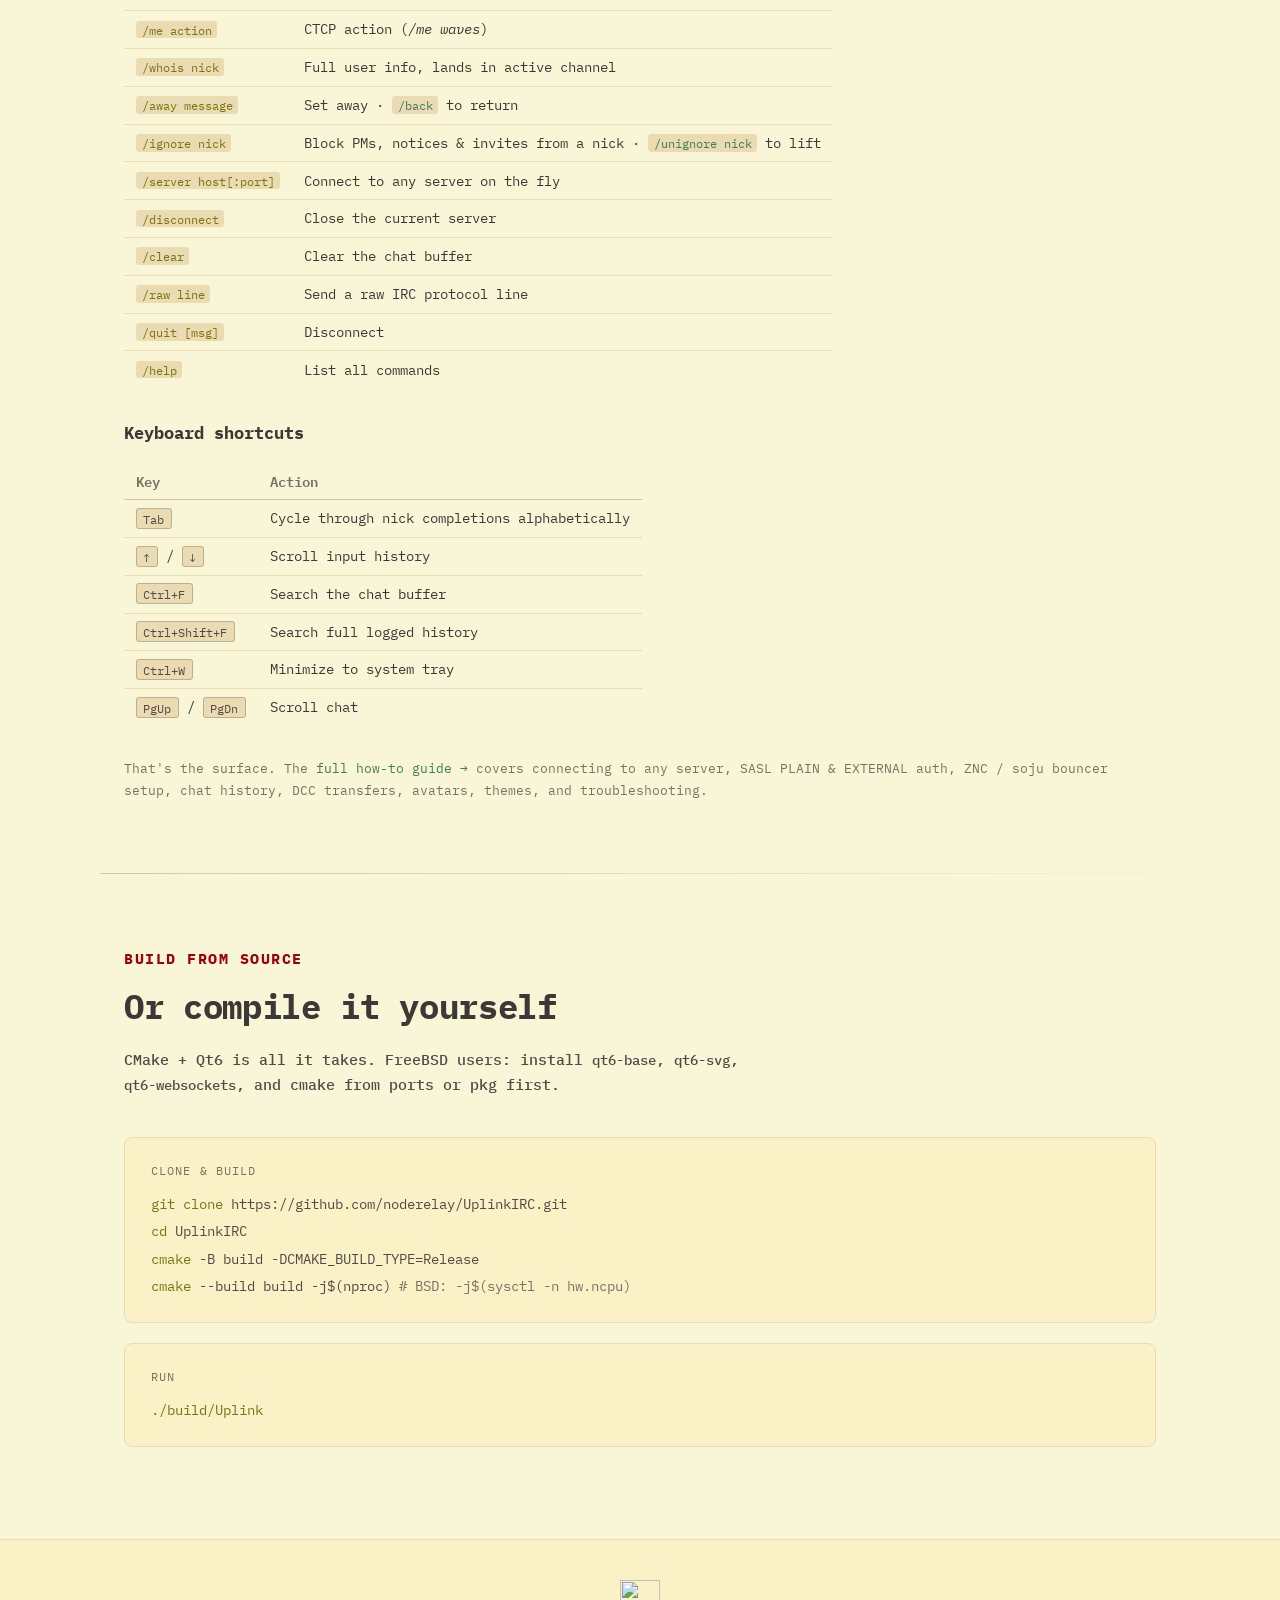
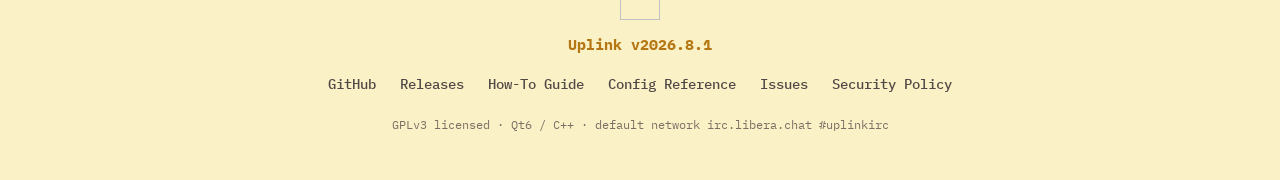
==== commit 80e28c62: "docs: full accuracy audit across docs, README, ROADMAP, and site Every claim on every doc surface ch" ====
--- a/docs/index.html
+++ b/docs/index.html
@@ -566,7 +566,7 @@
       <img id="shot-harmonic16" src="assets/harmonic16.png" alt="Uplink in Harmonic16" width="1016" height="666" loading="lazy">
       <img id="shot-humanoid-light" src="assets/humanoid-light.png" alt="Uplink in Humanoid Light" width="1016" height="666" loading="lazy">
     </div>
-    <p class="theme-count"><b>297 more</b> in Preferences → Theme. Per-widget font sizes, hanging indent toggle, and a collapsible sidebar round out the fit-and-finish.</p>
+    <p class="theme-count"><b>288 more</b> in Preferences → Theme. Per-widget font sizes, hanging indent toggle, and a collapsible sidebar round out the fit-and-finish.</p>
     <p class="theme-count">Want your own? Drop a <code>.toml</code> file into <code>~/.config/uplink/themes/</code> and it shows up in the list on next launch. Copy any shipped theme as a starting point. <a href="howto.html#themes">Full guide →</a></p>
   </div>
 </section>
@@ -584,7 +584,7 @@
     <div class="sec-list">
       <div class="sec-item">
         <h3>TLS by default, verified</h3>
-        <p>Every connection runs through <code>QSslSocket</code>. Invalid or self-signed certs disconnect immediately. There is no silent bypass.</p>
+        <p>Every connection runs through <code>QSslSocket</code>. Invalid or self-signed certs disconnect immediately — no silent bypass. For self-hosted servers, an explicit prompt lets you pin the certificate's fingerprint (trust-on-first-use) or accept it once.</p>
       </div>
       <div class="sec-item">
         <h3>OS keychain storage</h3>
@@ -663,7 +663,7 @@
       </div>
       <div class="feat-card b-yellow">
         <h3>Channel panes &amp; pop-out windows</h3>
-        <p>Open up to four channels at once. Each pane gets its own history, nick list, topic bar, search, and input. Auto-layout from side-by-side to a 2×2 grid, or pop any channel out into its own window.</p>
+        <p>Open up to eight channel views at once. Each pane gets its own history, nick list, topic bar, search, and input. Panes split automatically along whichever axis has room — any nesting, layout restored on launch — or pop a channel out into its own window (up to four).</p>
       </div>
       <div class="feat-card b-green">
         <h3>Watch list &amp; logging</h3>
@@ -727,7 +727,7 @@
       </div>
       <div class="feat-card b-yellow">
         <h3>② Set your nick</h3>
-        <p>First launch connects to Libera.Chat with a placeholder nick. Open <strong>File → Open Config</strong>, change <code>nick = "yournick"</code> to your actual nick, save, then click <strong>File → Reload Config</strong>.</p>
+        <p>First launch asks for your nick in a small dialog before connecting to Libera.Chat — type it and you're done. You can change it any time later with <code>/nick</code> or by editing <code>nick = "yournick"</code> in the config.</p>
       </div>
       <div class="feat-card b-green">
         <h3>③ You're in</h3>
@@ -767,7 +767,7 @@
       <tr><td><code>/me action</code></td><td>CTCP action (<em>/me waves</em>)</td></tr>
       <tr><td><code>/whois nick</code></td><td>Full user info, lands in active channel</td></tr>
       <tr><td><code>/away message</code></td><td>Set away · <code>/back</code> to return</td></tr>
-      <tr><td><code>/ignore nick</code></td><td>Suppress a nick · <code>/unignore nick</code> to lift</td></tr>
+      <tr><td><code>/ignore nick</code></td><td>Block PMs, notices &amp; invites from a nick · <code>/unignore nick</code> to lift</td></tr>
       <tr><td><code>/server host[:port]</code></td><td>Connect to any server on the fly</td></tr>
       <tr><td><code>/disconnect</code></td><td>Close the current server</td></tr>
       <tr><td><code>/clear</code></td><td>Clear the chat buffer</td></tr>
@@ -801,7 +801,7 @@
     <div class="section-head">
       <span class="section-tag" style="color: var(--gb-red);">build from source</span>
       <h2>Or compile it yourself</h2>
-      <p>CMake + Qt6 is all it takes. FreeBSD users: install <span style="font-family: var(--mono); font-size: 0.9em;">qt6-base</span>, <span style="font-family: var(--mono); font-size: 0.9em;">qt6-websockets</span>, and cmake from ports or pkg first.</p>
+      <p>CMake + Qt6 is all it takes. FreeBSD users: install <span style="font-family: var(--mono); font-size: 0.9em;">qt6-base</span>, <span style="font-family: var(--mono); font-size: 0.9em;">qt6-svg</span>, <span style="font-family: var(--mono); font-size: 0.9em;">qt6-websockets</span>, and cmake from ports or pkg first.</p>
     </div>
     <div class="install-block">
       <div class="label">clone &amp; build</div>
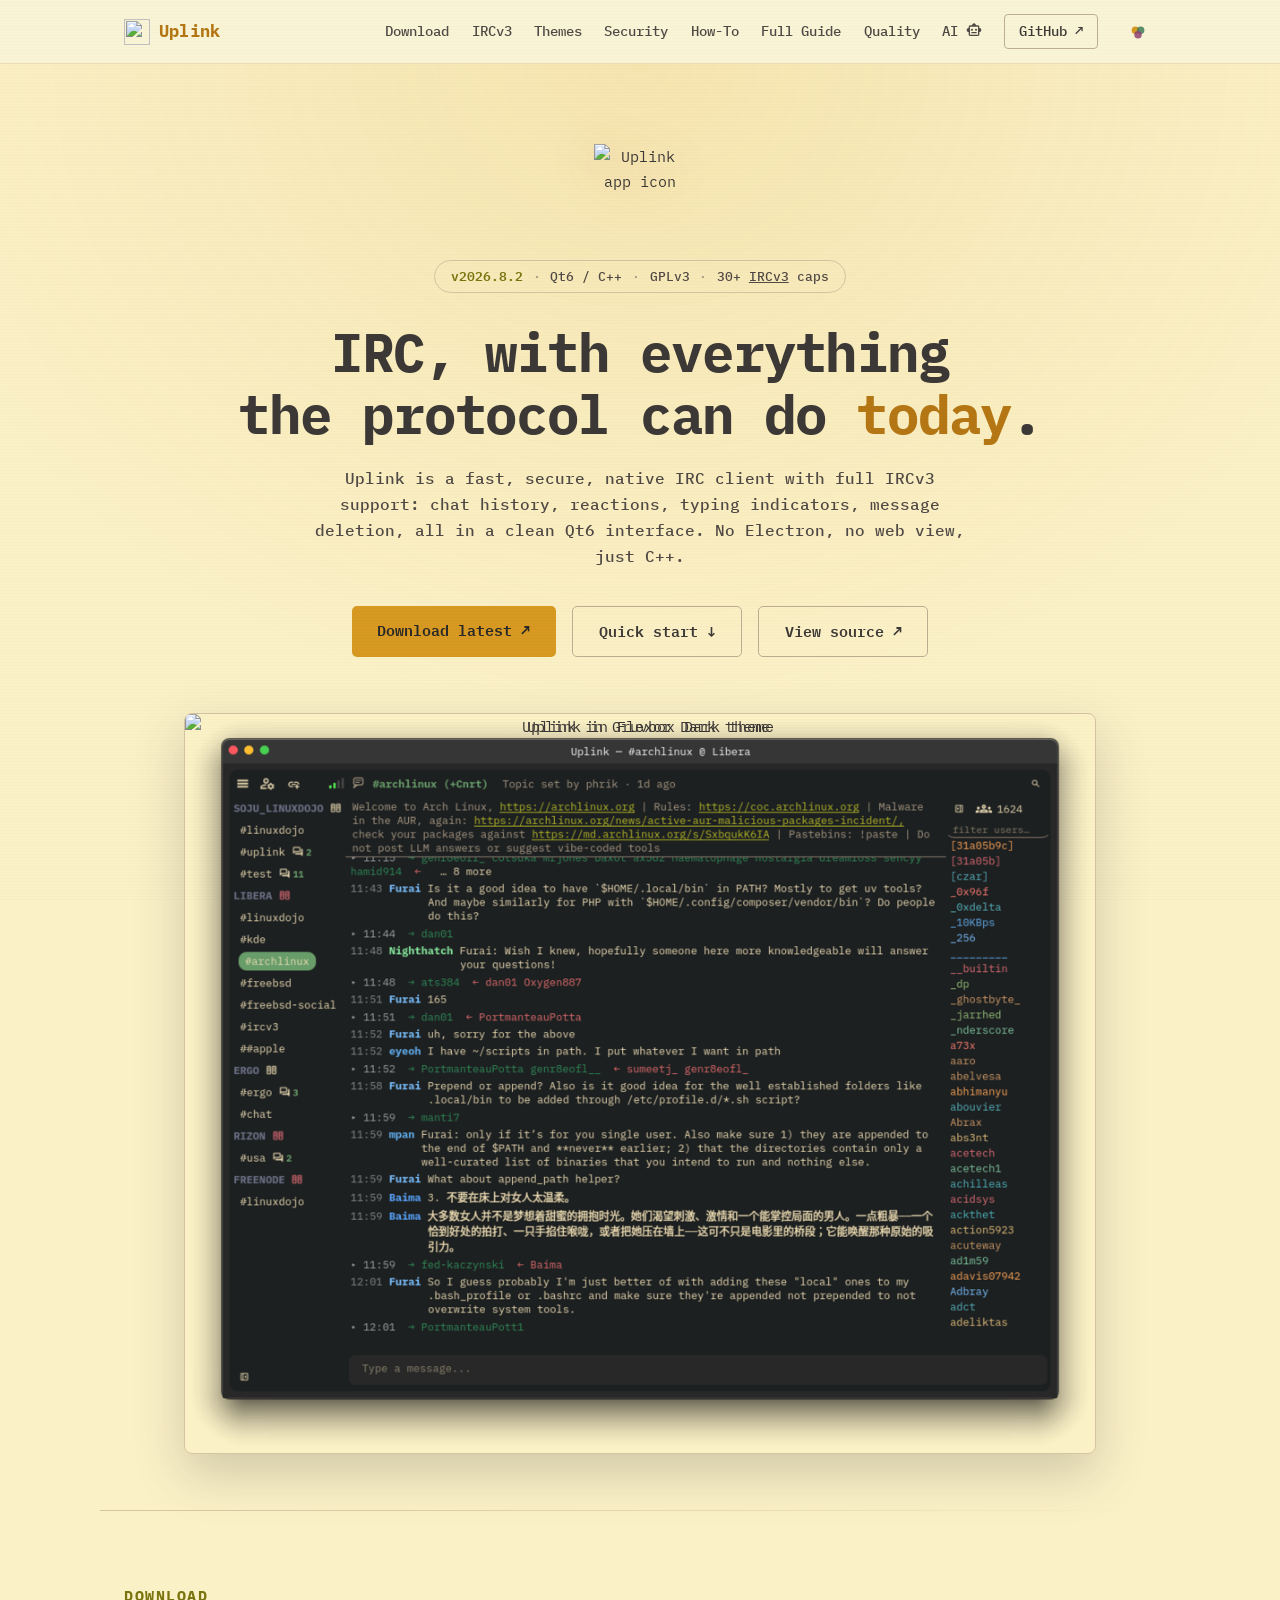
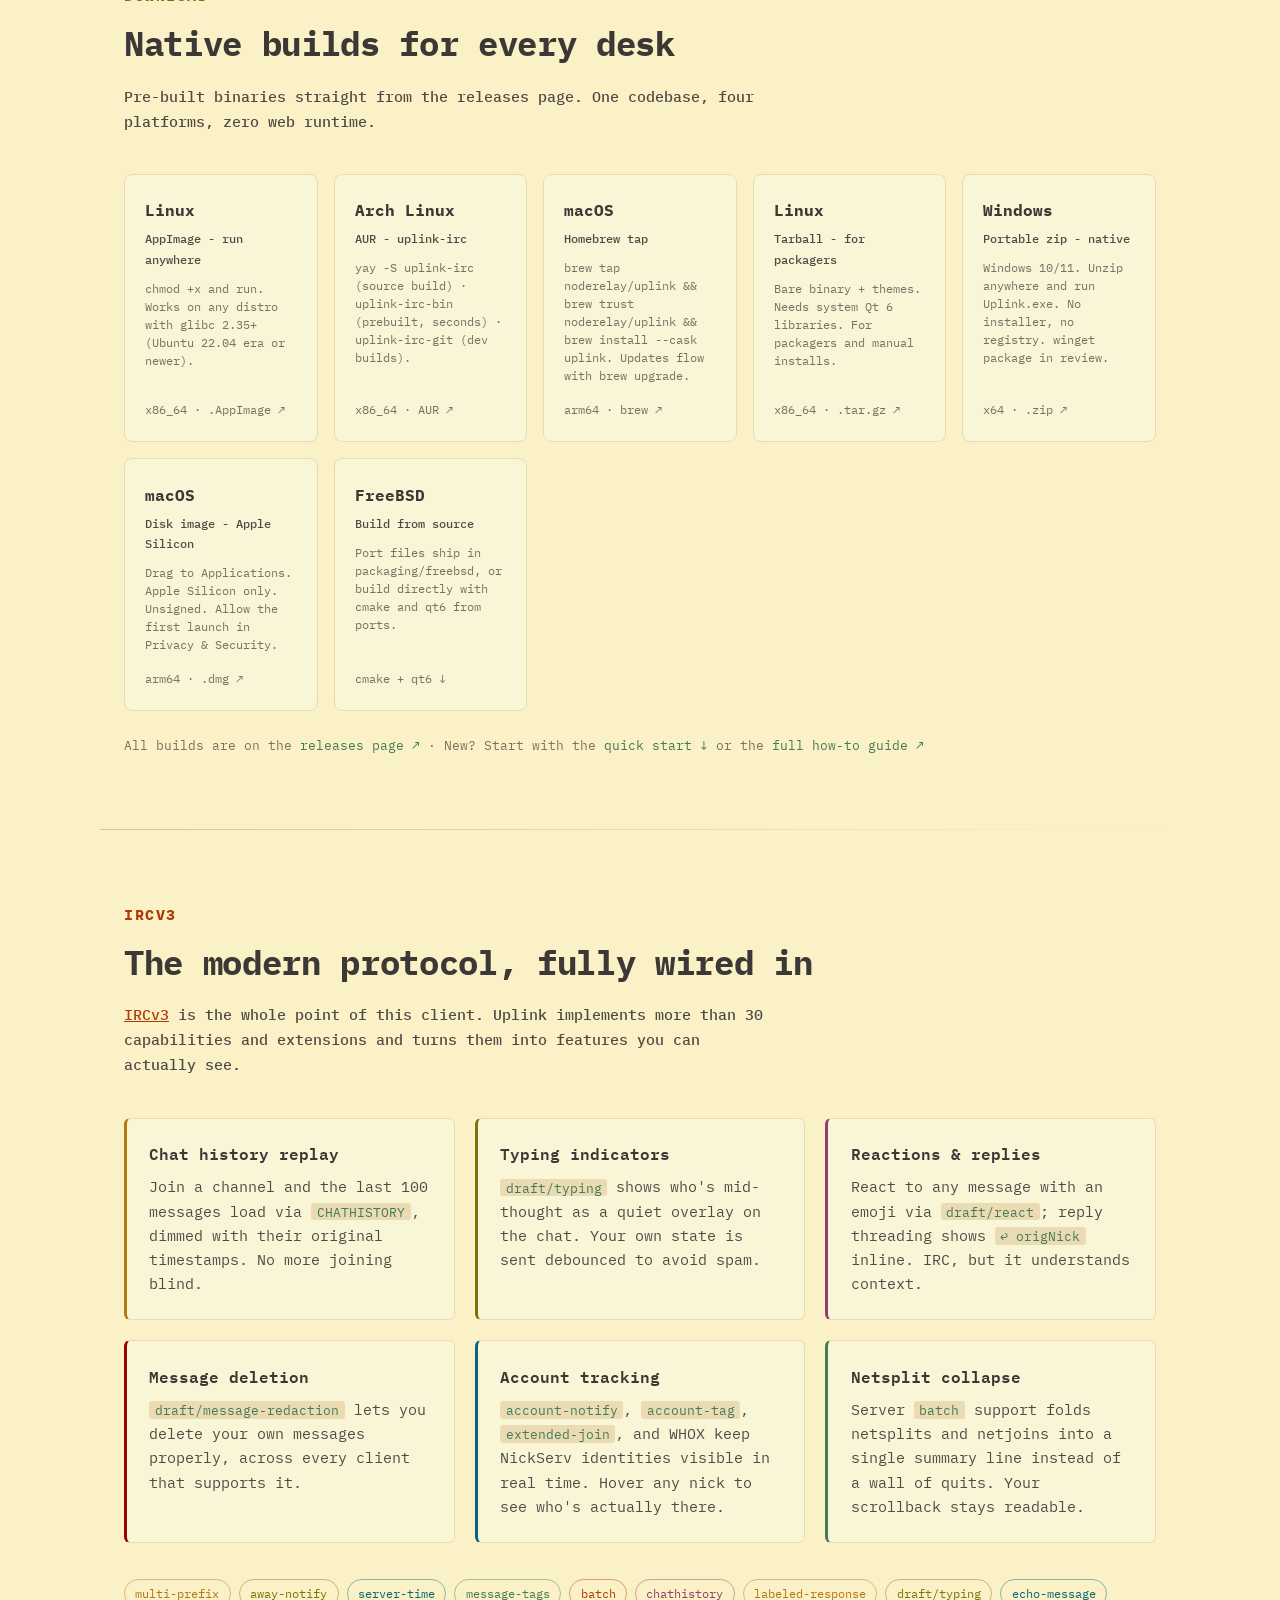
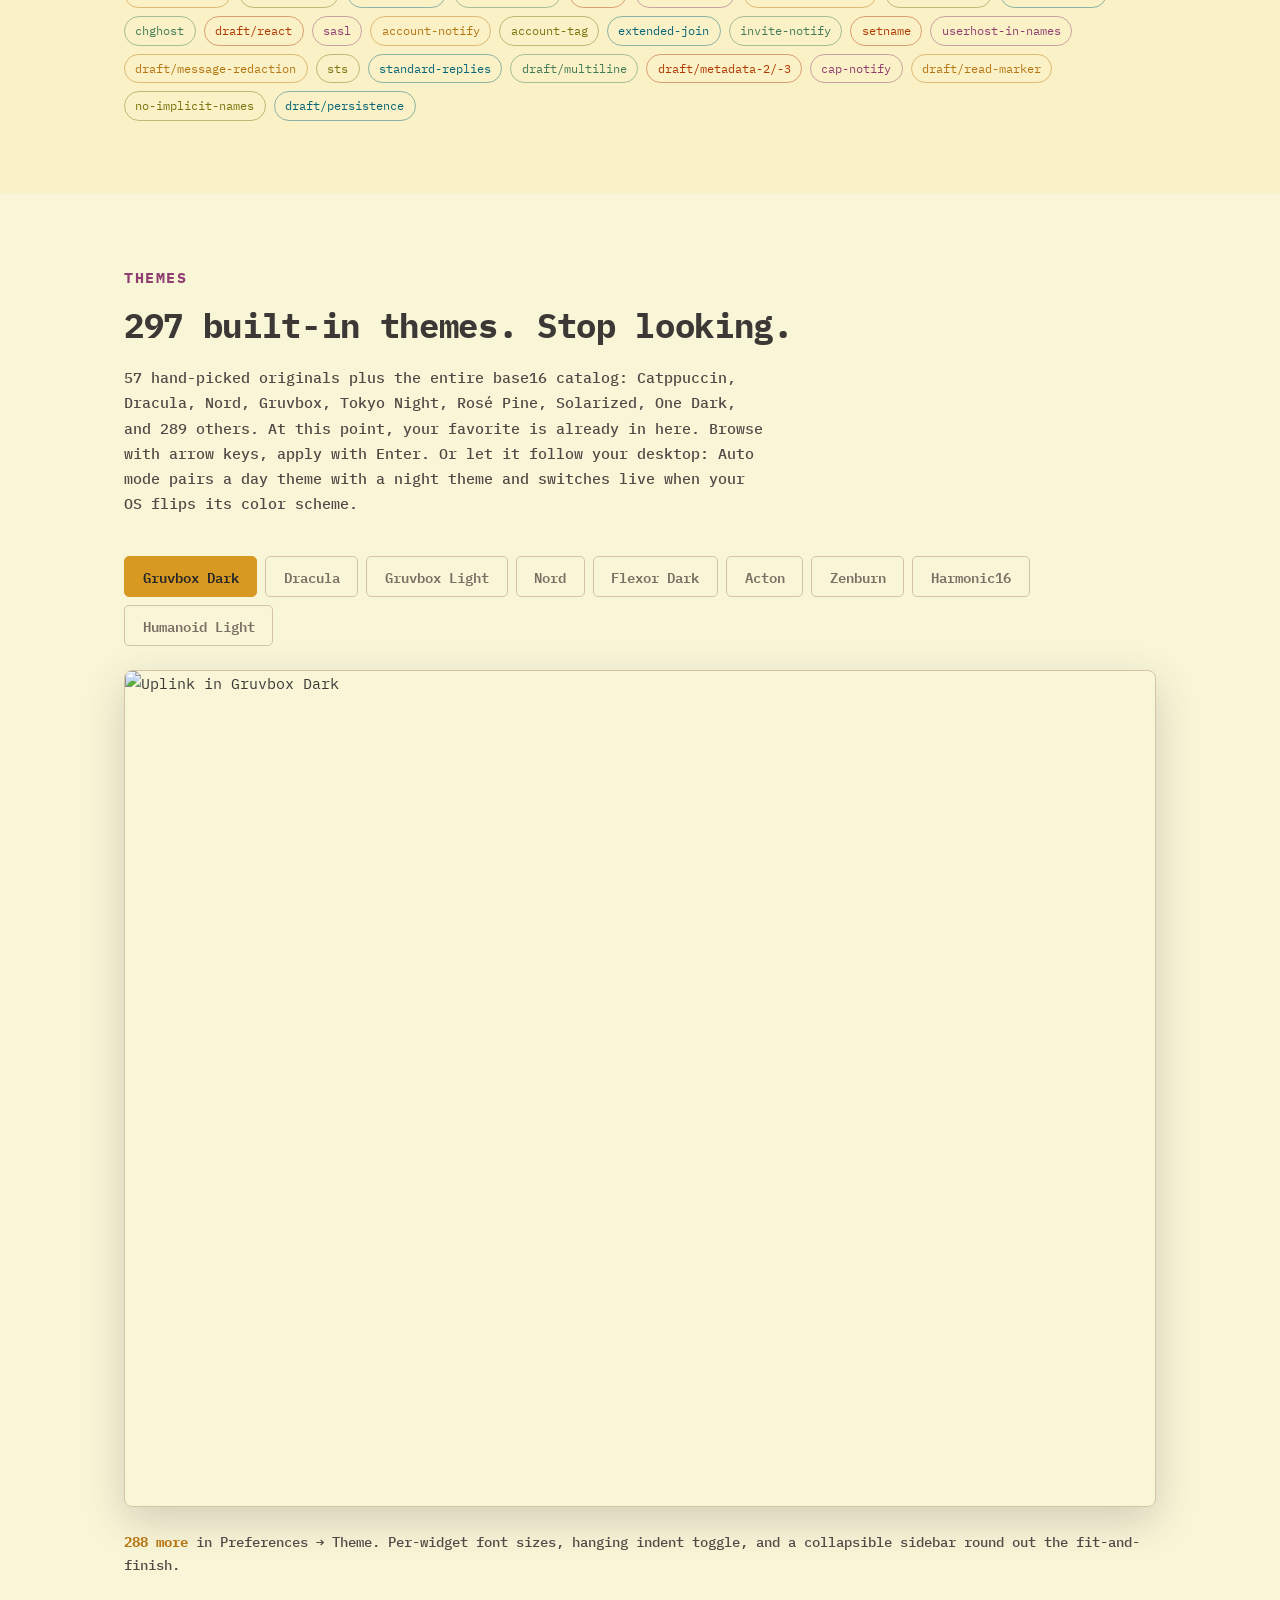
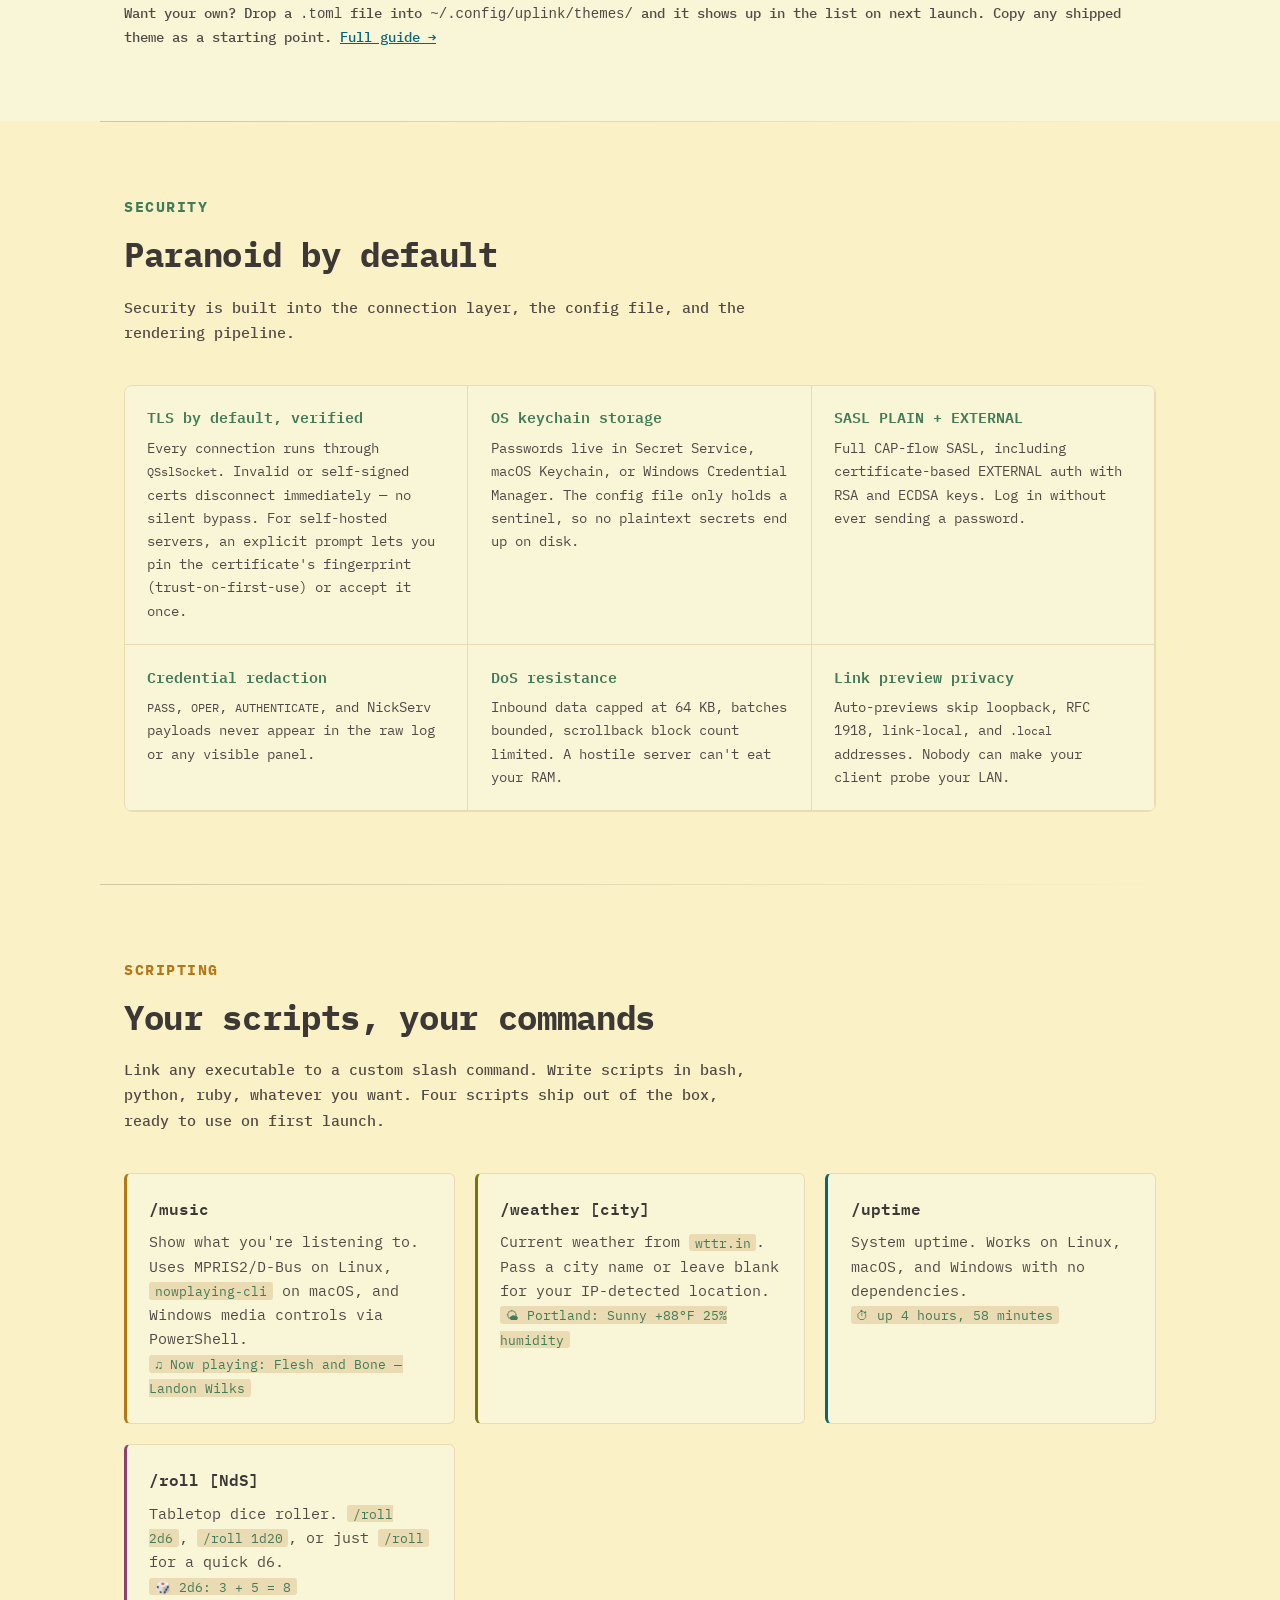
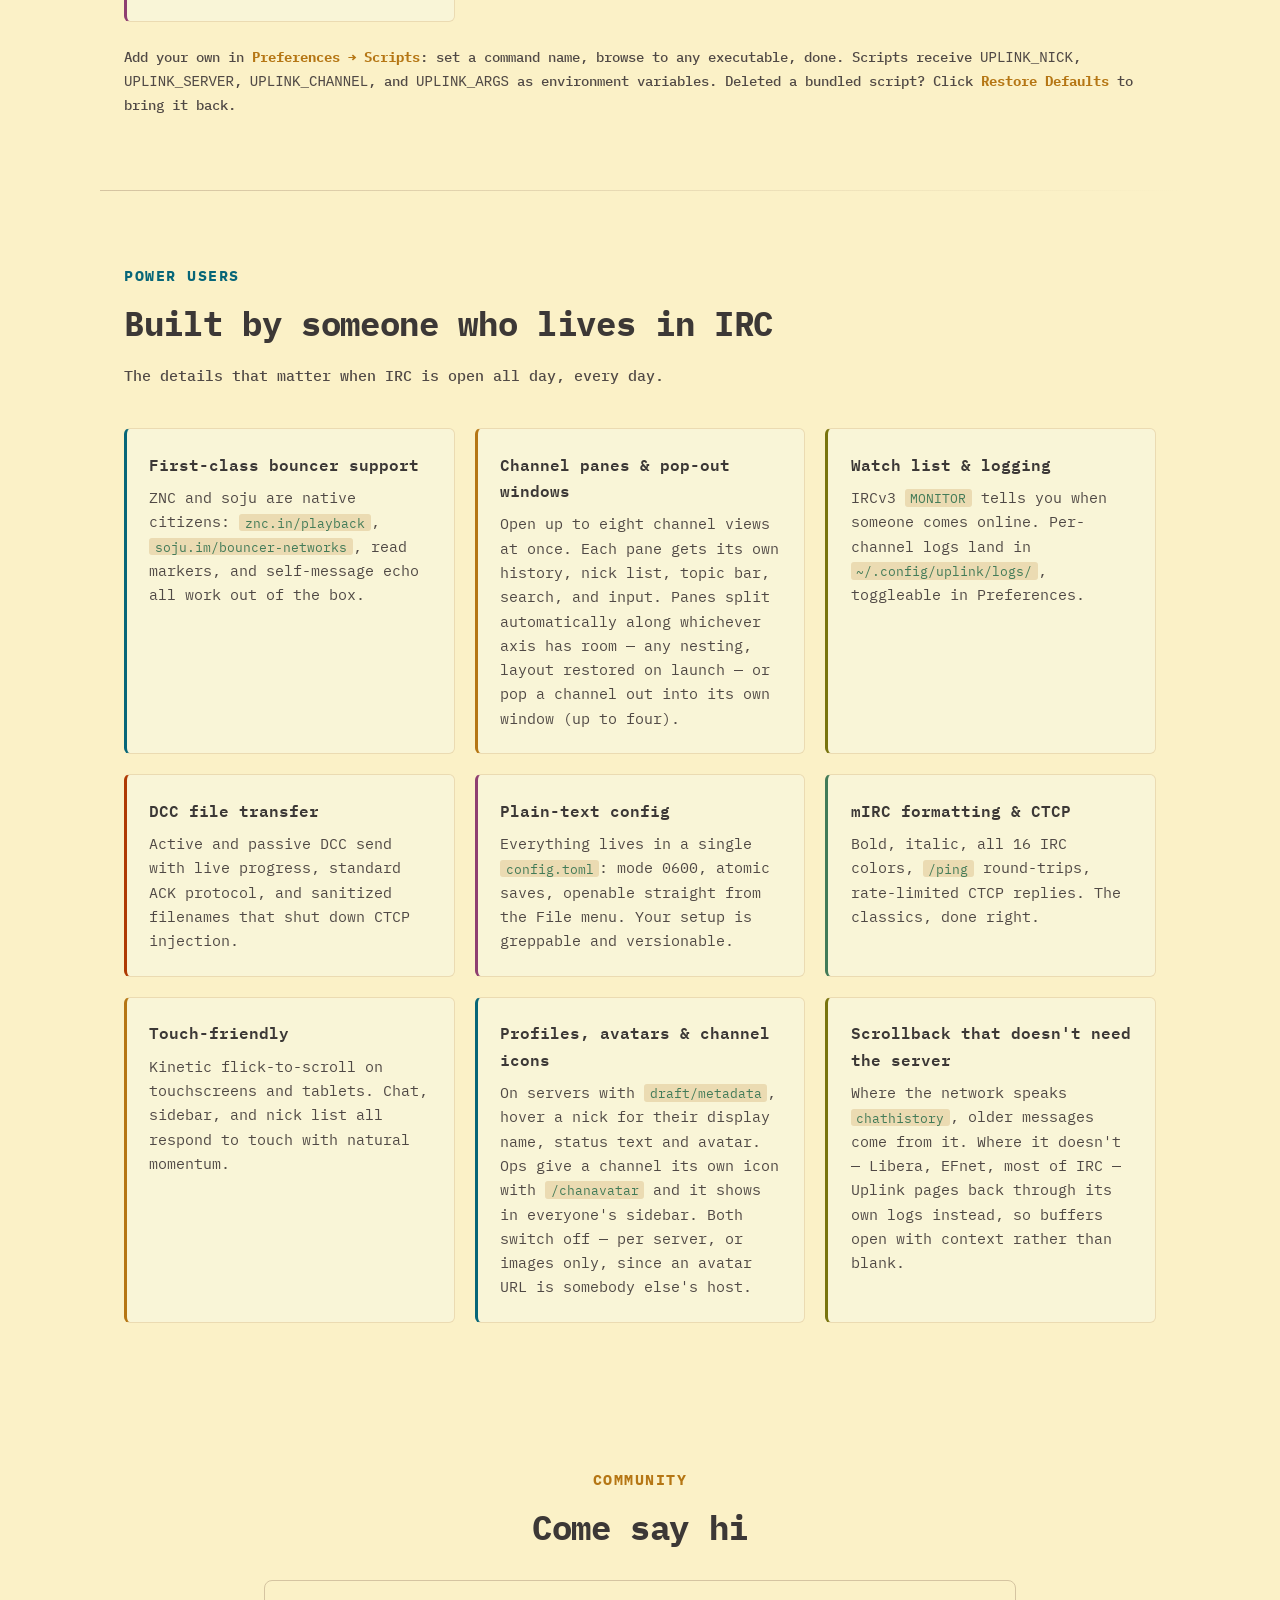
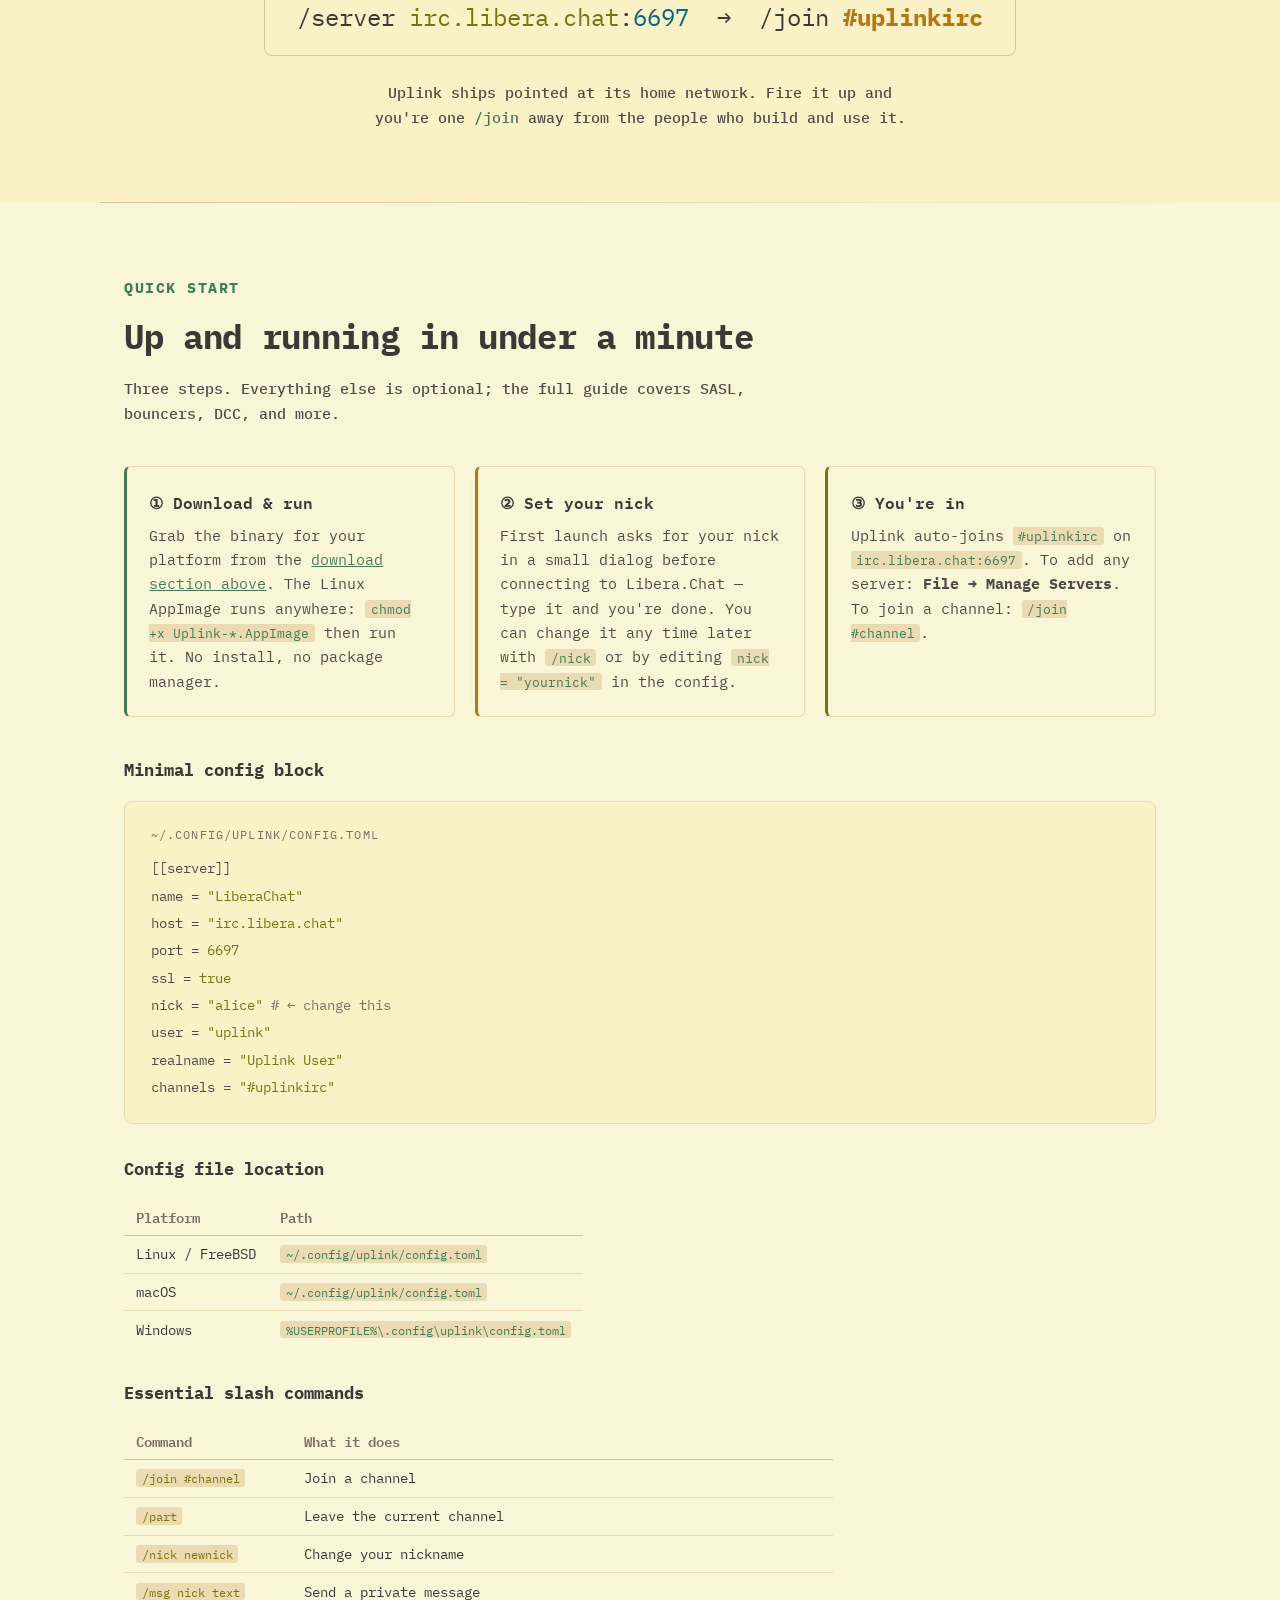
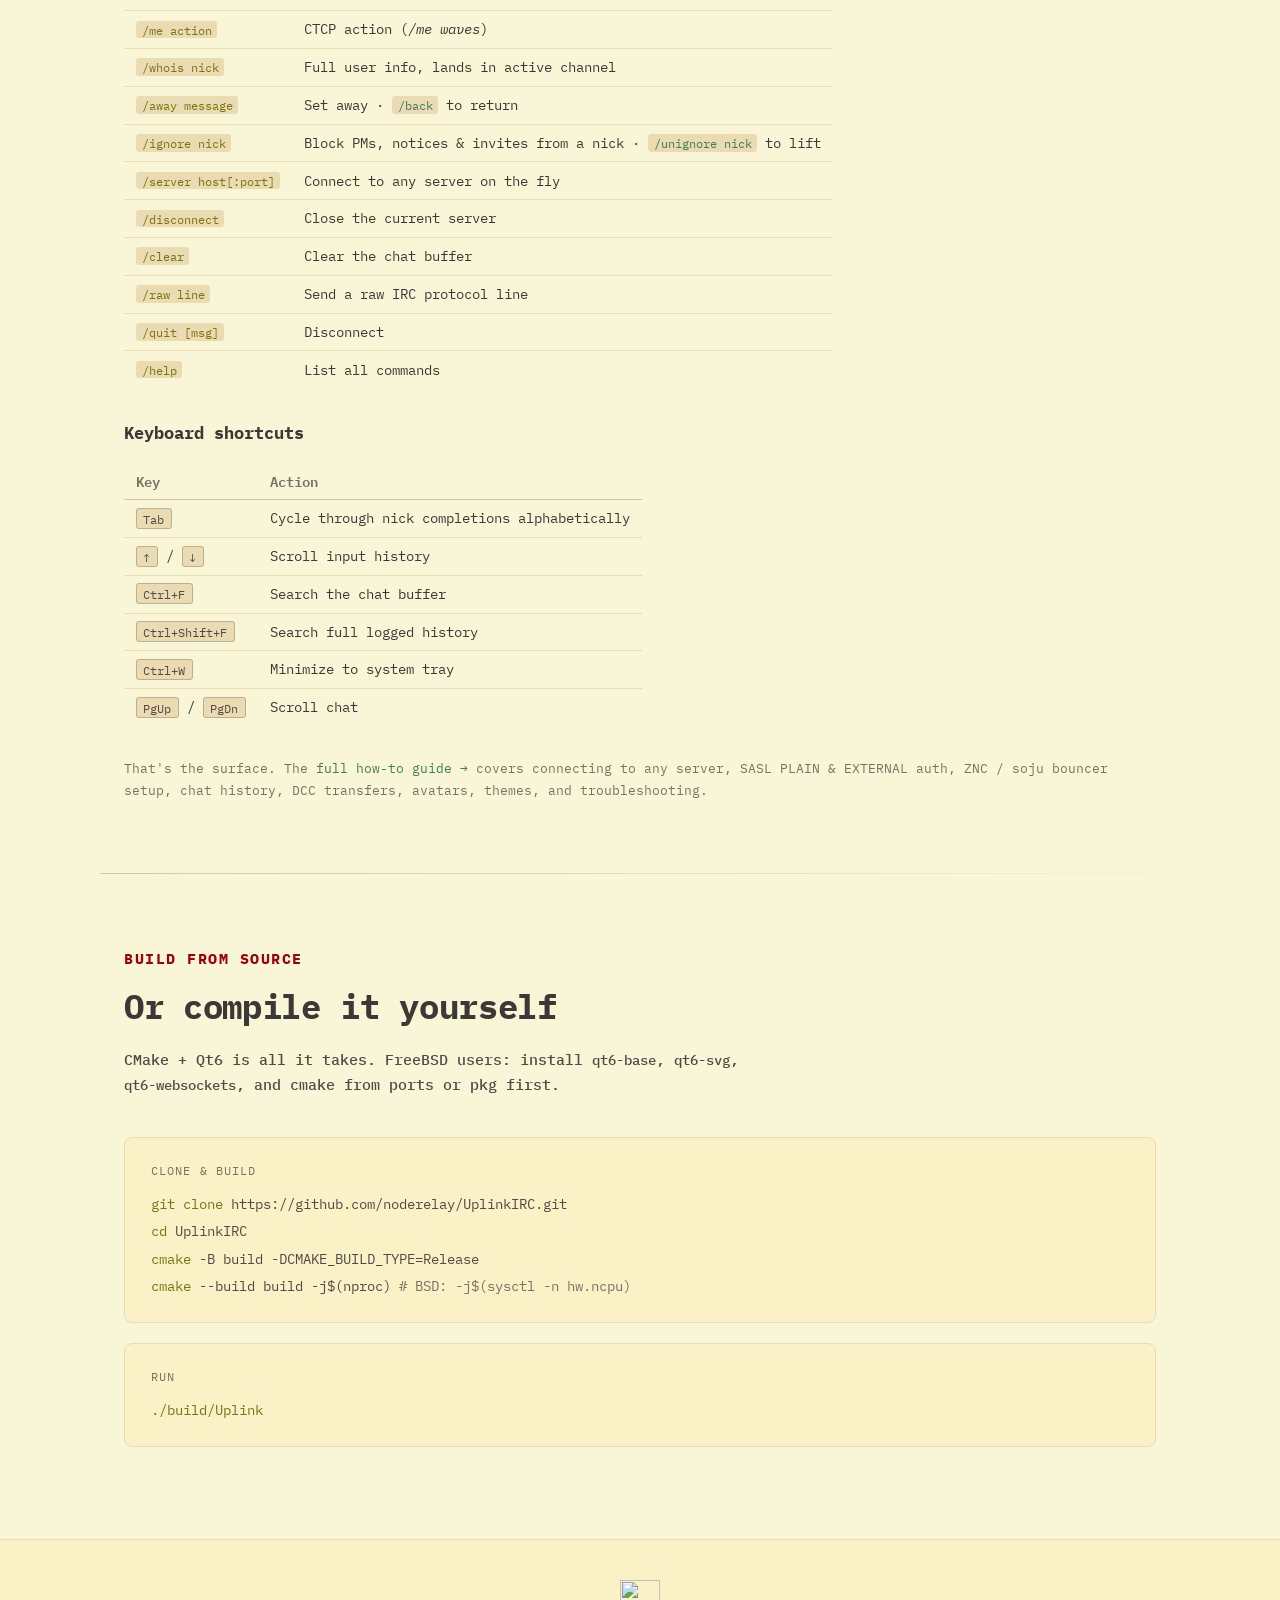
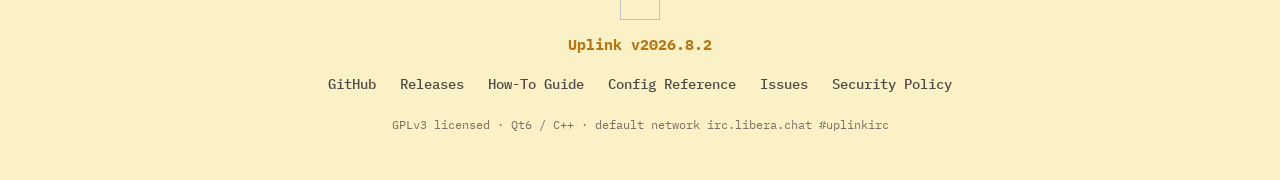
==== commit 541e11df: "docs: bump download links to v2026.8.2" ====
--- a/docs/index.html
+++ b/docs/index.html
@@ -387,7 +387,7 @@
 <header>
   <div class="wrap">
     <img class="hero-icon" data-uplink-icon src="assets/uplink-icon-192.png" alt="Uplink app icon" width="92" height="92">
-    <div class="eyebrow"><b>v2026.8.1</b> <i>·</i> <span>Qt6 / C++</span> <i>·</i> <span>GPLv3</span> <i>·</i> <span>30+ <a href="https://ircv3.net/" style="color: inherit; text-decoration: underline;">IRCv3</a> caps</span></div>
+    <div class="eyebrow"><b>v2026.8.2</b> <i>·</i> <span>Qt6 / C++</span> <i>·</i> <span>GPLv3</span> <i>·</i> <span>30+ <a href="https://ircv3.net/" style="color: inherit; text-decoration: underline;">IRCv3</a> caps</span></div>
     <h1>IRC, with everything<br>the protocol can do <span class="hl">today</span>.</h1>
     <p class="hero-sub">
       Uplink is a fast, secure, native IRC client with full IRCv3 support:
@@ -421,7 +421,7 @@
       <p>Pre-built binaries straight from the releases page. One codebase, four platforms, zero web runtime.</p>
     </div>
     <div class="dl-grid">
-      <a class="dl-card" href="https://github.com/noderelay/UplinkIRC/releases/latest/download/Uplink-2026.8.1-x86_64.AppImage">
+      <a class="dl-card" href="https://github.com/noderelay/UplinkIRC/releases/latest/download/Uplink-2026.8.2-x86_64.AppImage">
         <div class="dl-os">Linux</div>
         <div class="dl-pkg">AppImage - run anywhere</div>
         <div class="note">chmod +x and run. Works on any distro with glibc 2.35+ (Ubuntu 22.04 era or newer).</div>
@@ -439,19 +439,19 @@
         <div class="note">brew tap noderelay/uplink && brew trust noderelay/uplink && brew install --cask uplink. Updates flow with brew upgrade.</div>
         <div class="dl-arch">arm64 · brew ↗</div>
       </a>
-      <a class="dl-card" href="https://github.com/noderelay/UplinkIRC/releases/latest/download/Uplink-v2026.8.1-linux-x86_64.tar.gz">
+      <a class="dl-card" href="https://github.com/noderelay/UplinkIRC/releases/latest/download/Uplink-v2026.8.2-linux-x86_64.tar.gz">
         <div class="dl-os">Linux</div>
         <div class="dl-pkg">Tarball - for packagers</div>
         <div class="note">Bare binary + themes. Needs system Qt 6 libraries. For packagers and manual installs.</div>
         <div class="dl-arch">x86_64 · .tar.gz ↗</div>
       </a>
-      <a class="dl-card" href="https://github.com/noderelay/UplinkIRC/releases/latest/download/Uplink-v2026.8.1-windows-x64.zip">
+      <a class="dl-card" href="https://github.com/noderelay/UplinkIRC/releases/latest/download/Uplink-v2026.8.2-windows-x64.zip">
         <div class="dl-os">Windows</div>
         <div class="dl-pkg">Portable zip - native</div>
         <div class="note">Windows 10/11. Unzip anywhere and run Uplink.exe. No installer, no registry. winget package in review.</div>
         <div class="dl-arch">x64 · .zip ↗</div>
       </a>
-      <a class="dl-card" href="https://github.com/noderelay/UplinkIRC/releases/latest/download/Uplink-v2026.8.1-macos-arm64.dmg">
+      <a class="dl-card" href="https://github.com/noderelay/UplinkIRC/releases/latest/download/Uplink-v2026.8.2-macos-arm64.dmg">
         <div class="dl-os">macOS</div>
         <div class="dl-pkg">Disk image - Apple Silicon</div>
         <div class="note">Drag to Applications. Apple Silicon only. Unsigned. Allow the first launch in Privacy &amp; Security.</div>
@@ -821,7 +821,7 @@
 <footer>
   <div class="wrap">
     <img data-uplink-icon src="assets/uplink-icon-192.png" alt="" width="40" height="40" style="display:block; margin: 0 auto 0.75rem;">
-    <div class="footer-logo">Uplink v2026.8.1</div>
+    <div class="footer-logo">Uplink v2026.8.2</div>
     <div class="footer-links">
       <a href="https://github.com/noderelay/UplinkIRC">GitHub</a>
       <a href="https://github.com/noderelay/UplinkIRC/releases">Releases</a>
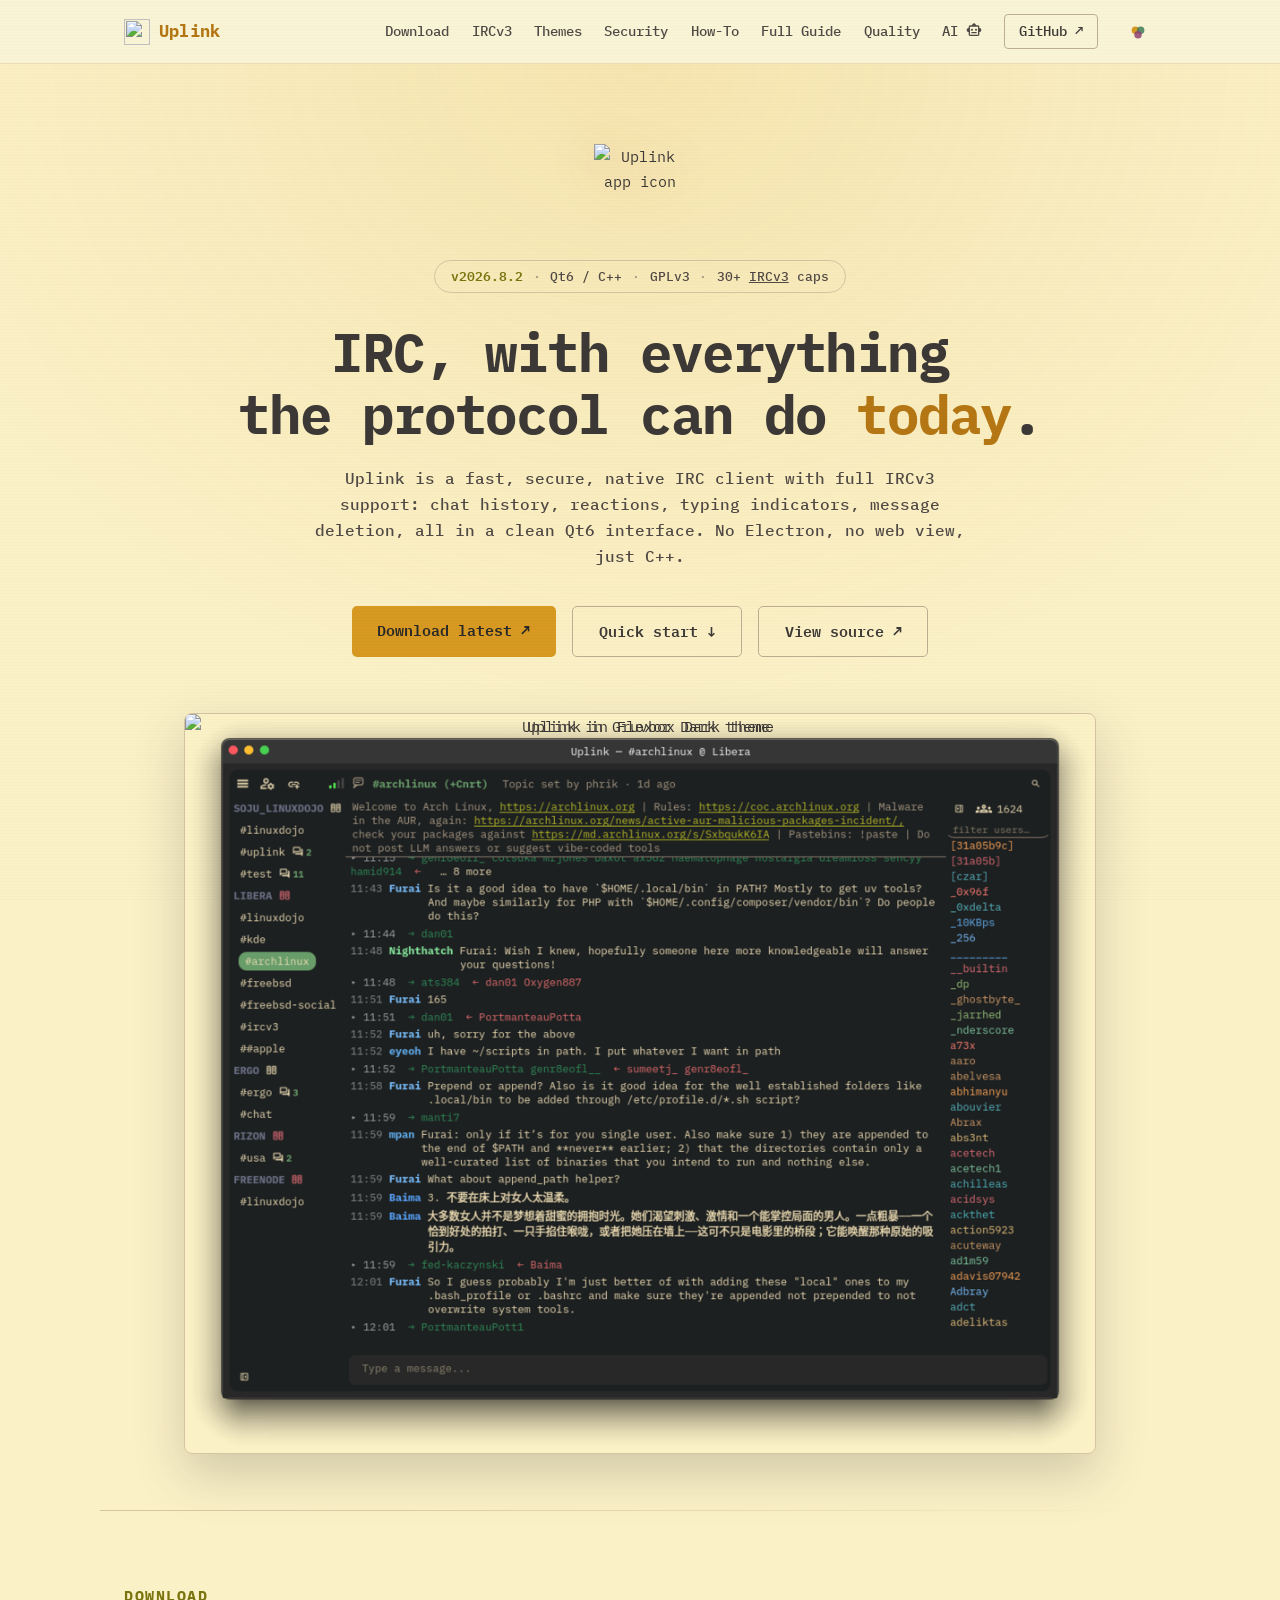
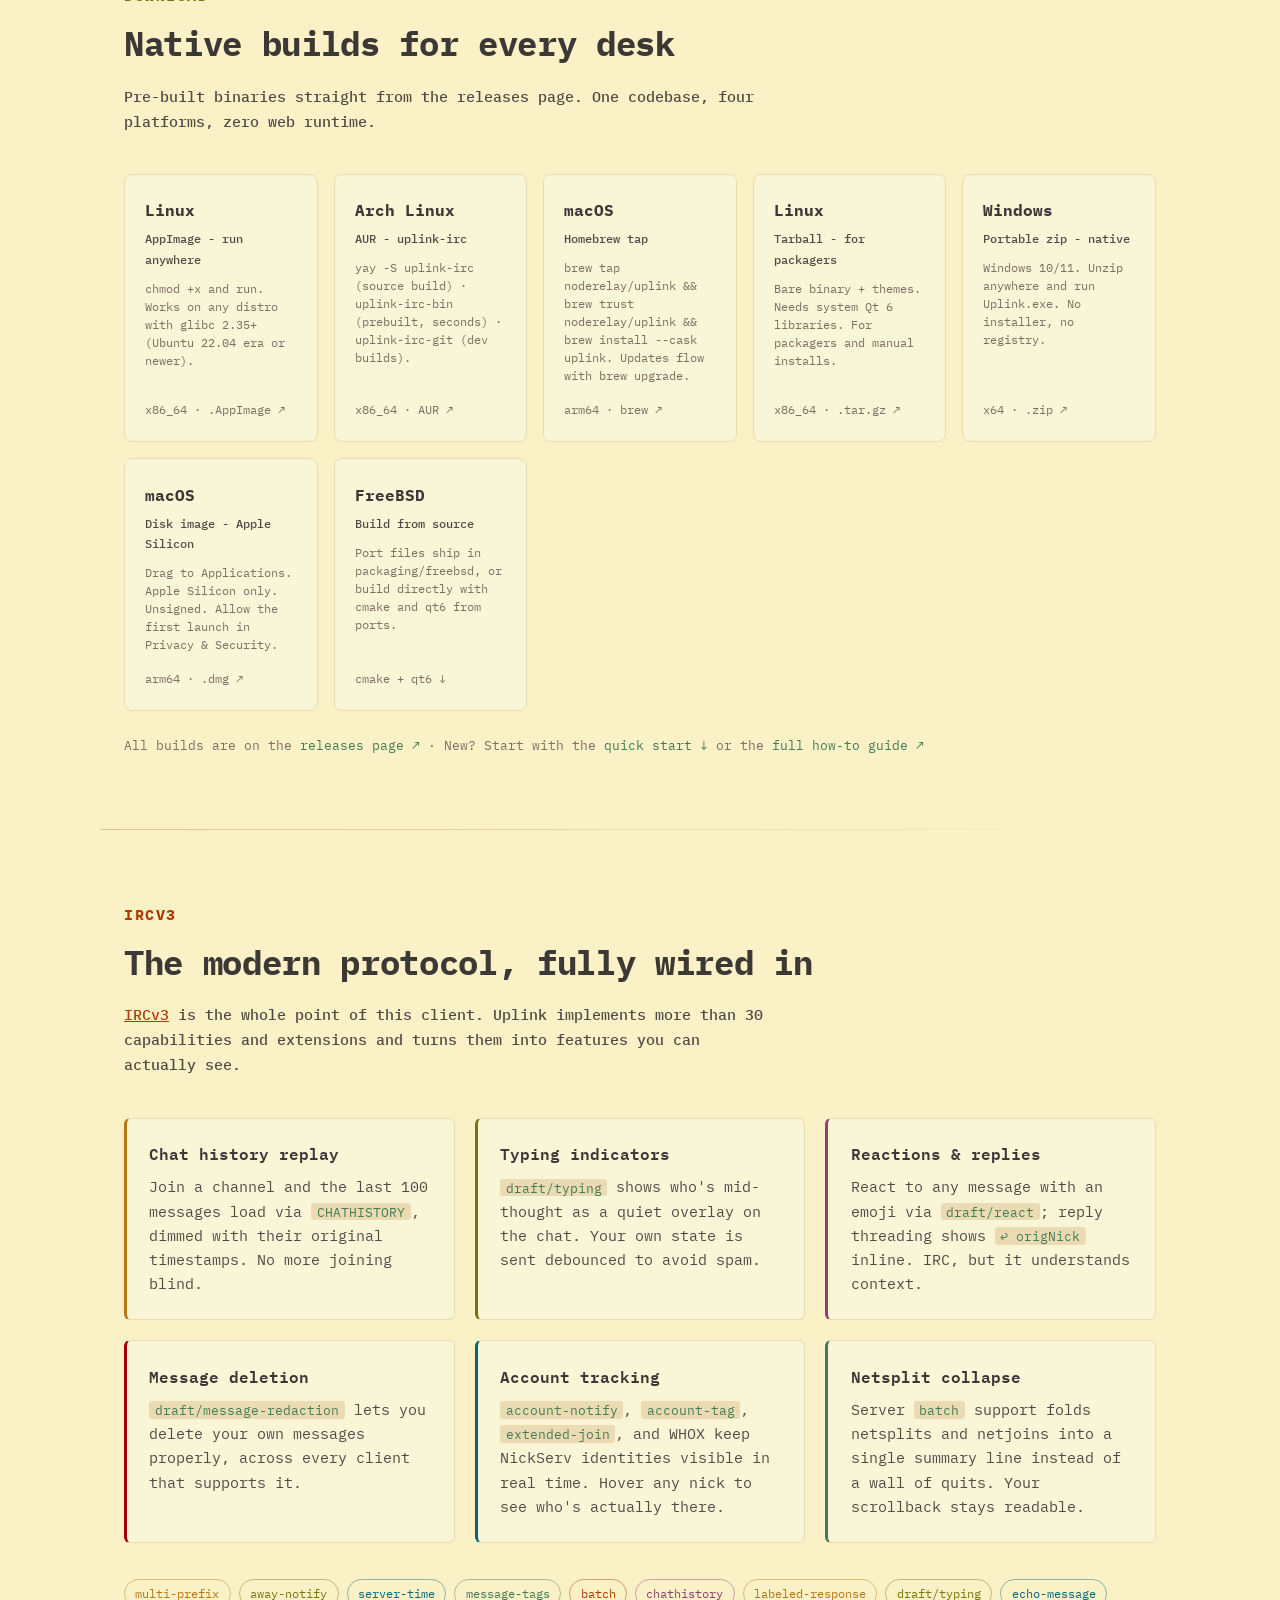
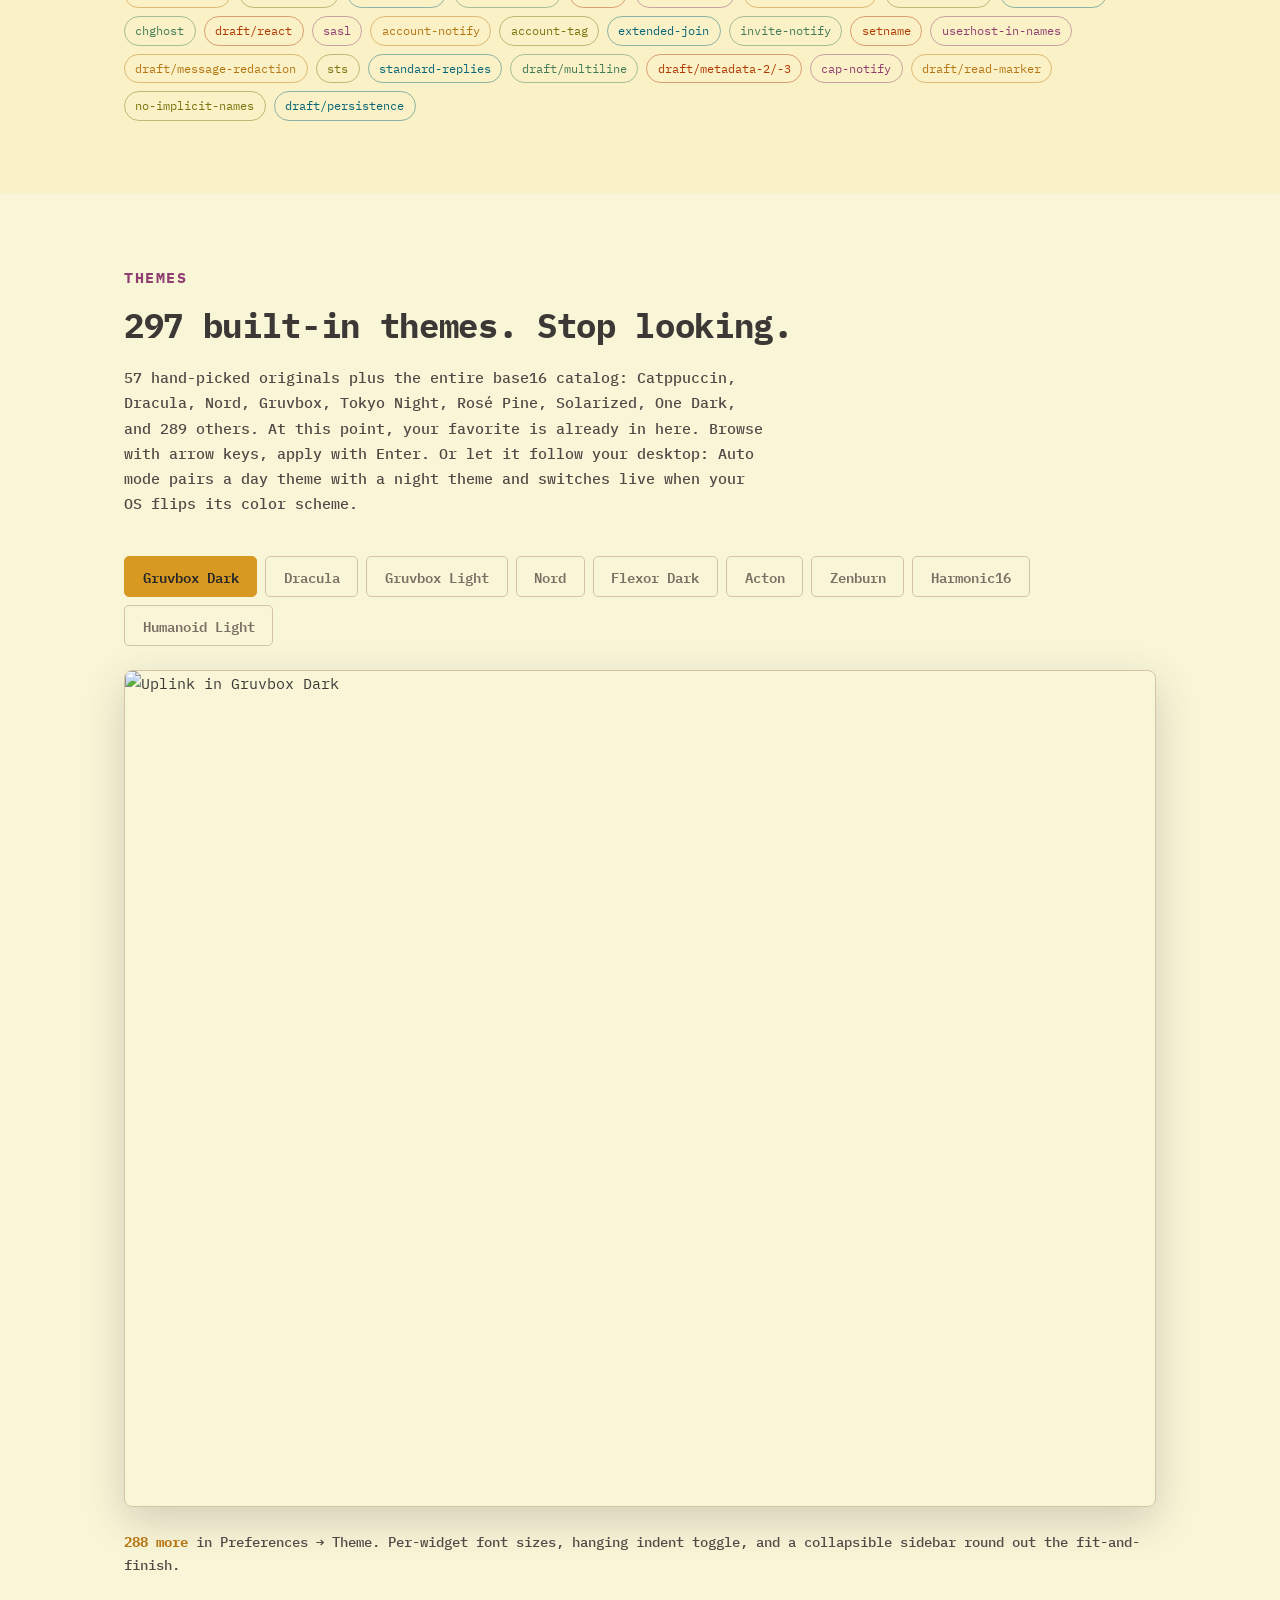
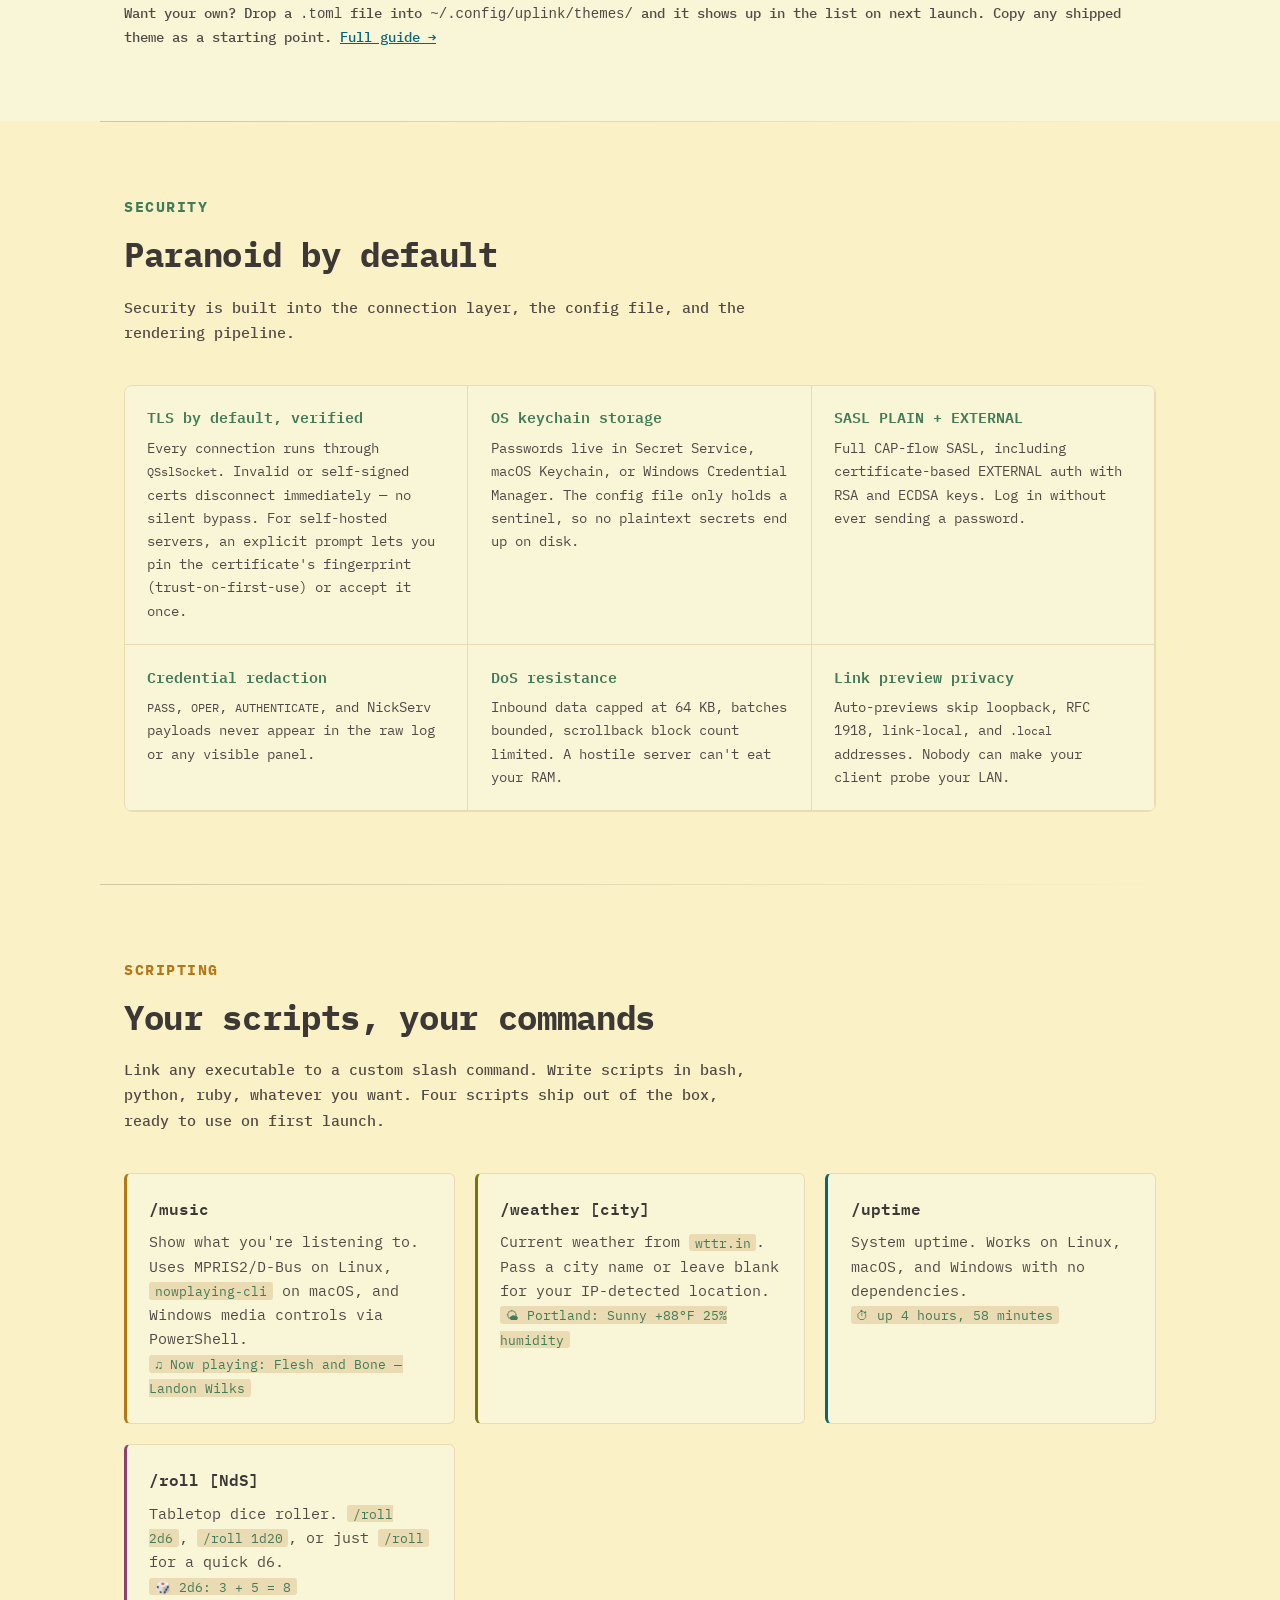
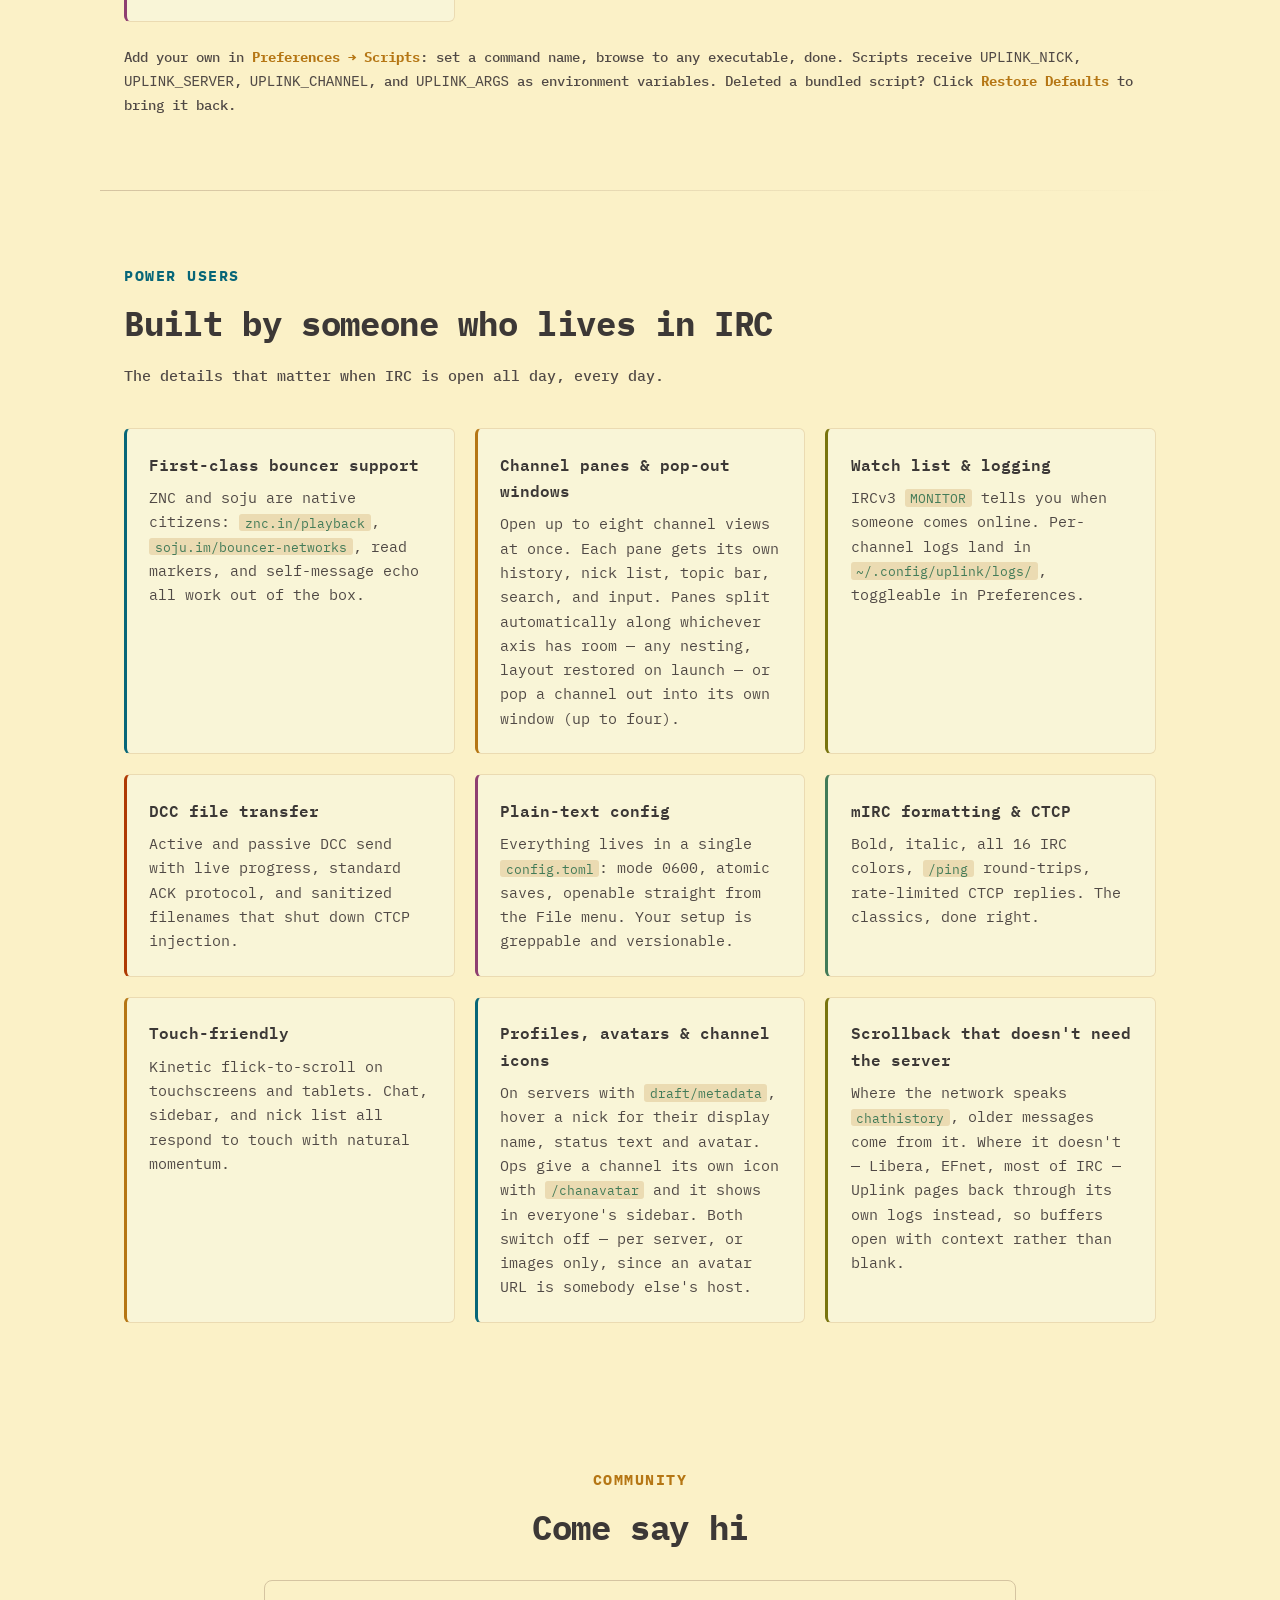
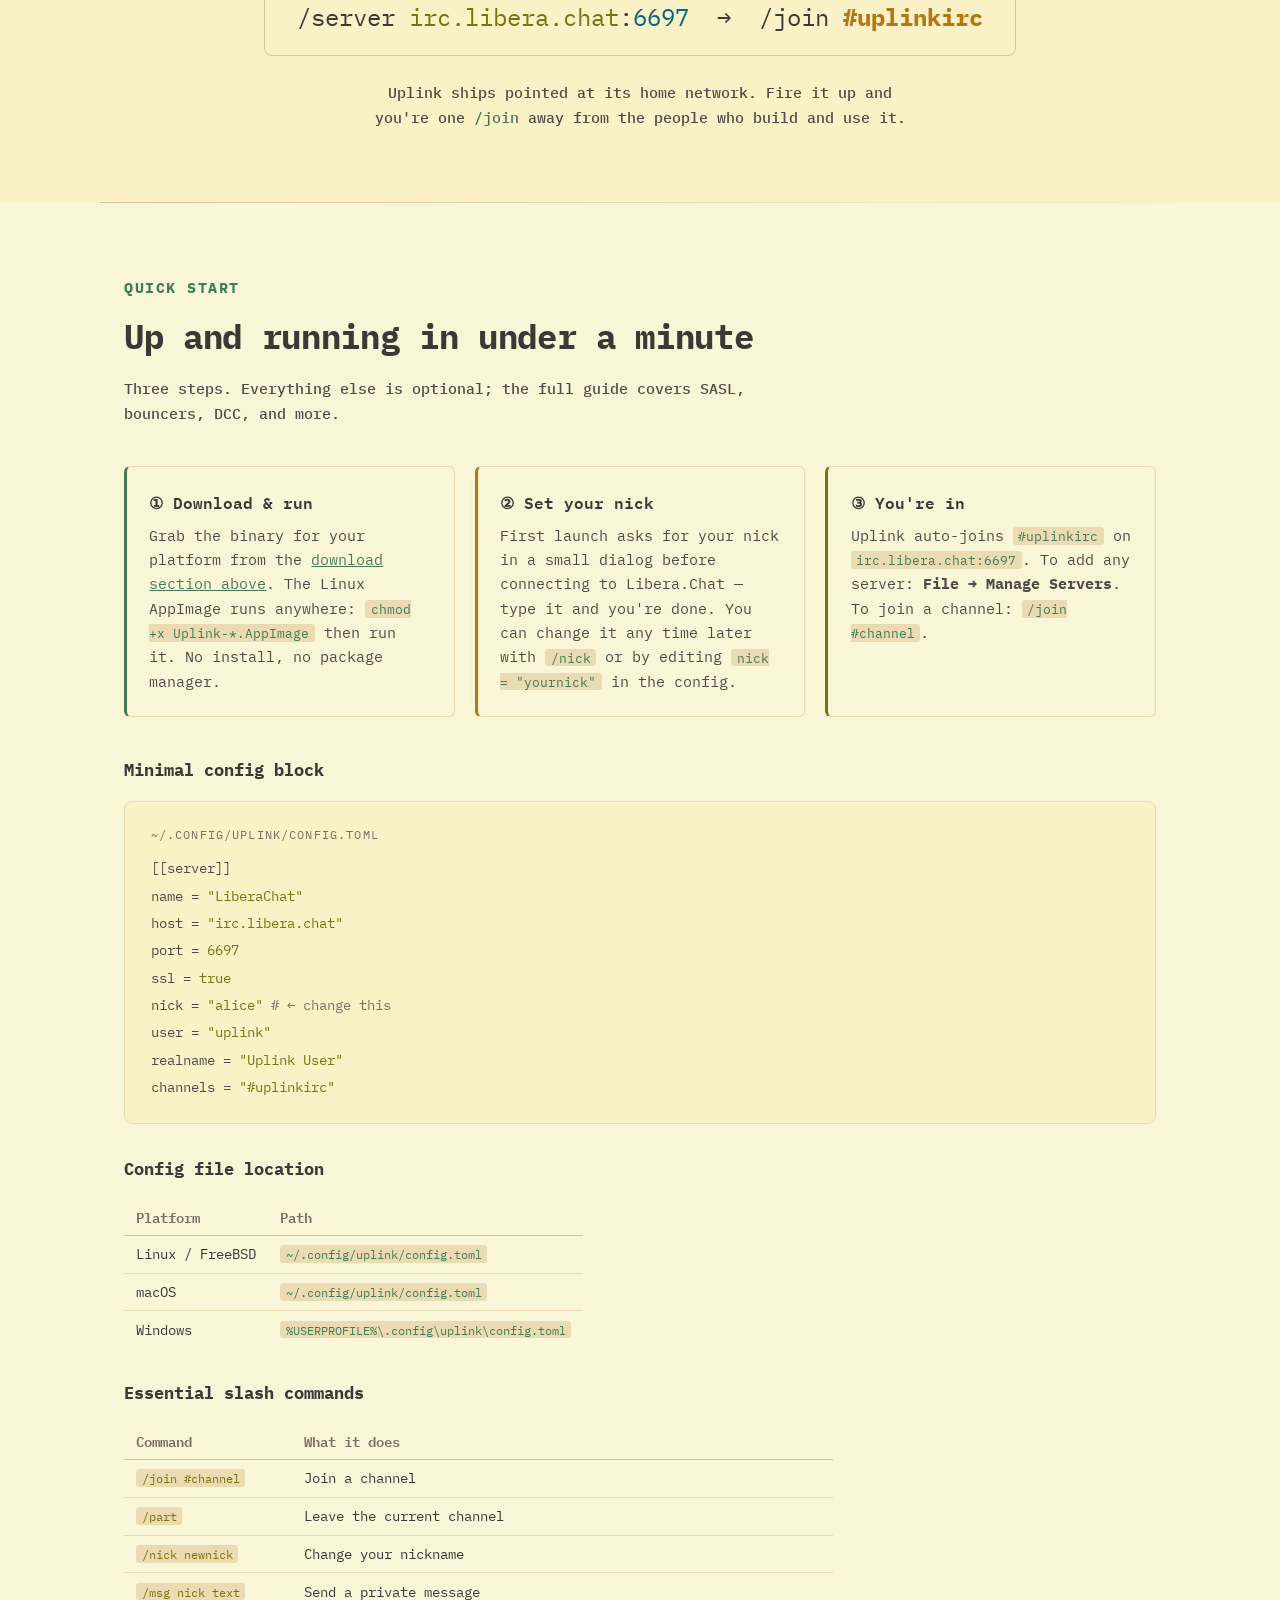
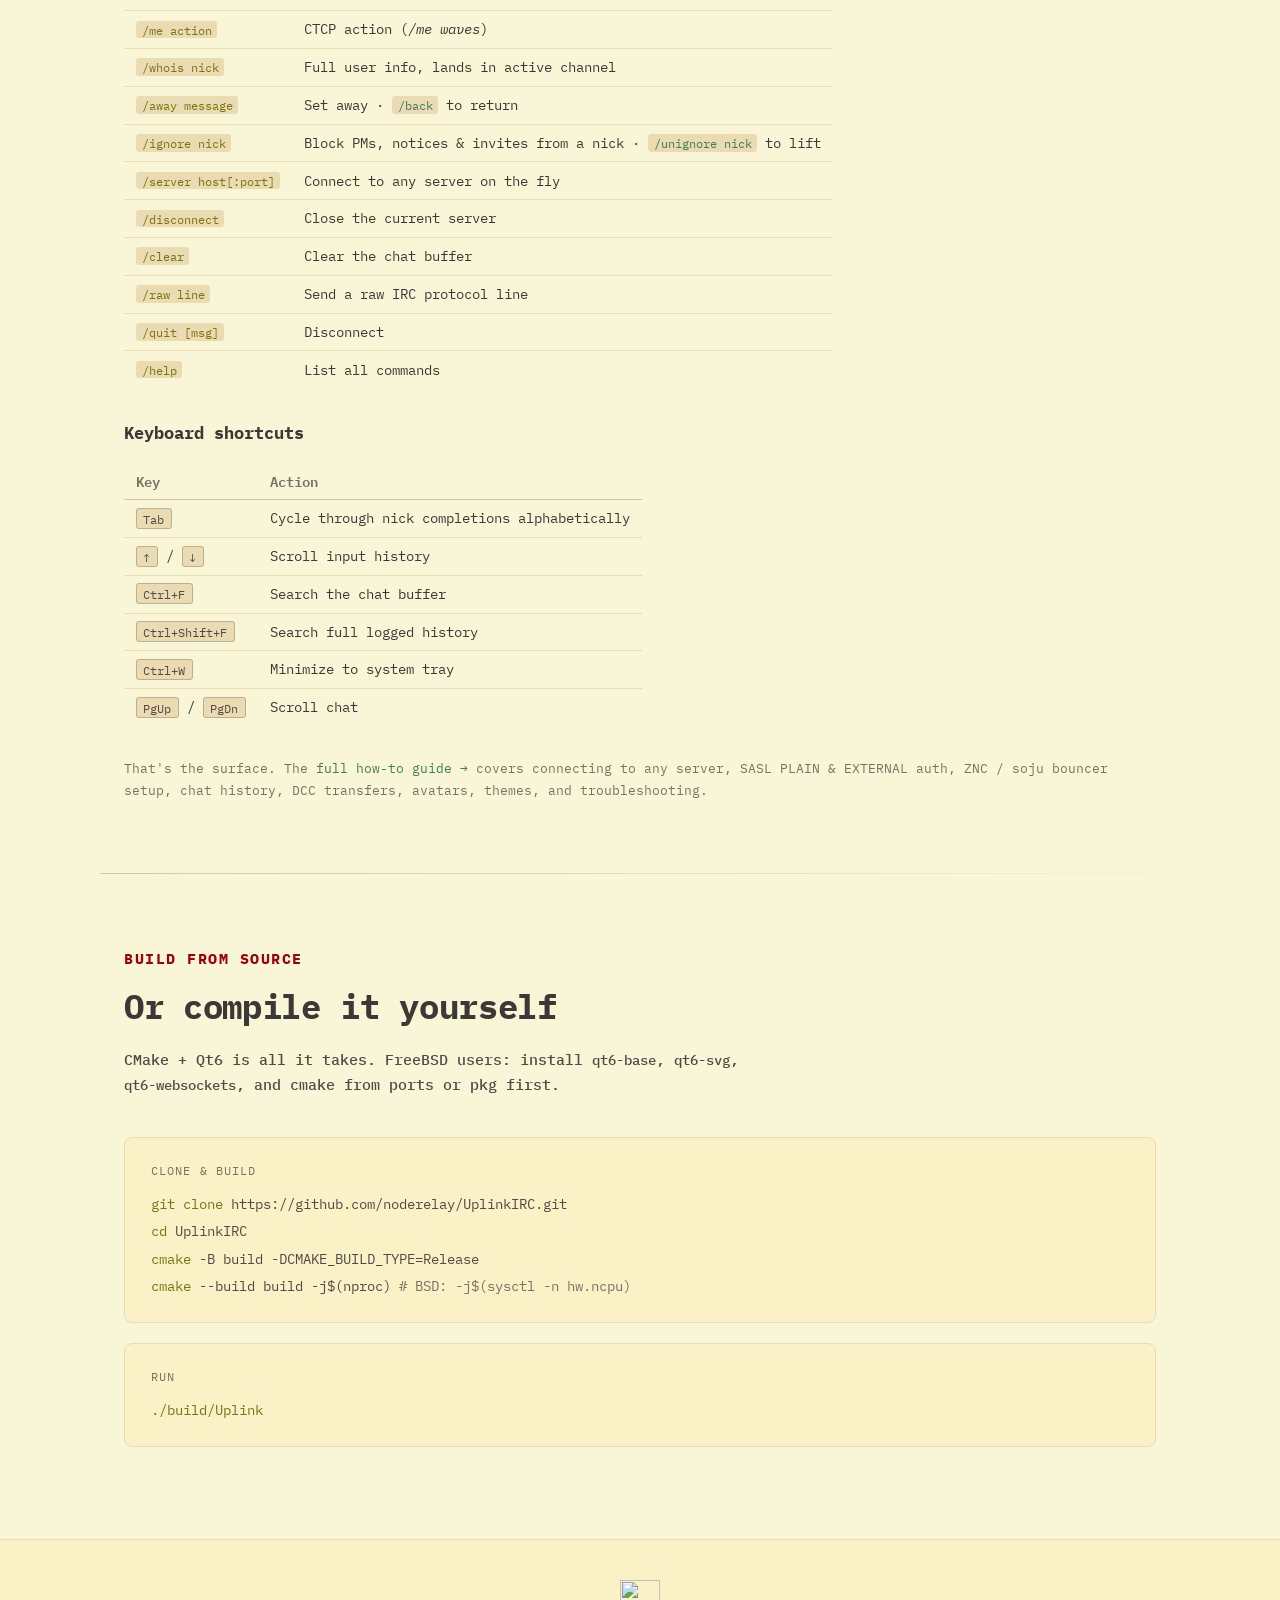
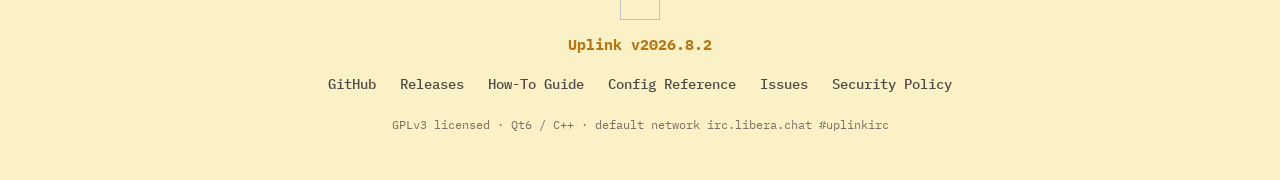
==== commit 19621e66: "docs: winget distribution abandoned, both submission PRs closed" ====
--- a/docs/index.html
+++ b/docs/index.html
@@ -448,7 +448,7 @@
       <a class="dl-card" href="https://github.com/noderelay/UplinkIRC/releases/latest/download/Uplink-v2026.8.2-windows-x64.zip">
         <div class="dl-os">Windows</div>
         <div class="dl-pkg">Portable zip - native</div>
-        <div class="note">Windows 10/11. Unzip anywhere and run Uplink.exe. No installer, no registry. winget package in review.</div>
+        <div class="note">Windows 10/11. Unzip anywhere and run Uplink.exe. No installer, no registry.</div>
         <div class="dl-arch">x64 · .zip ↗</div>
       </a>
       <a class="dl-card" href="https://github.com/noderelay/UplinkIRC/releases/latest/download/Uplink-v2026.8.2-macos-arm64.dmg">
